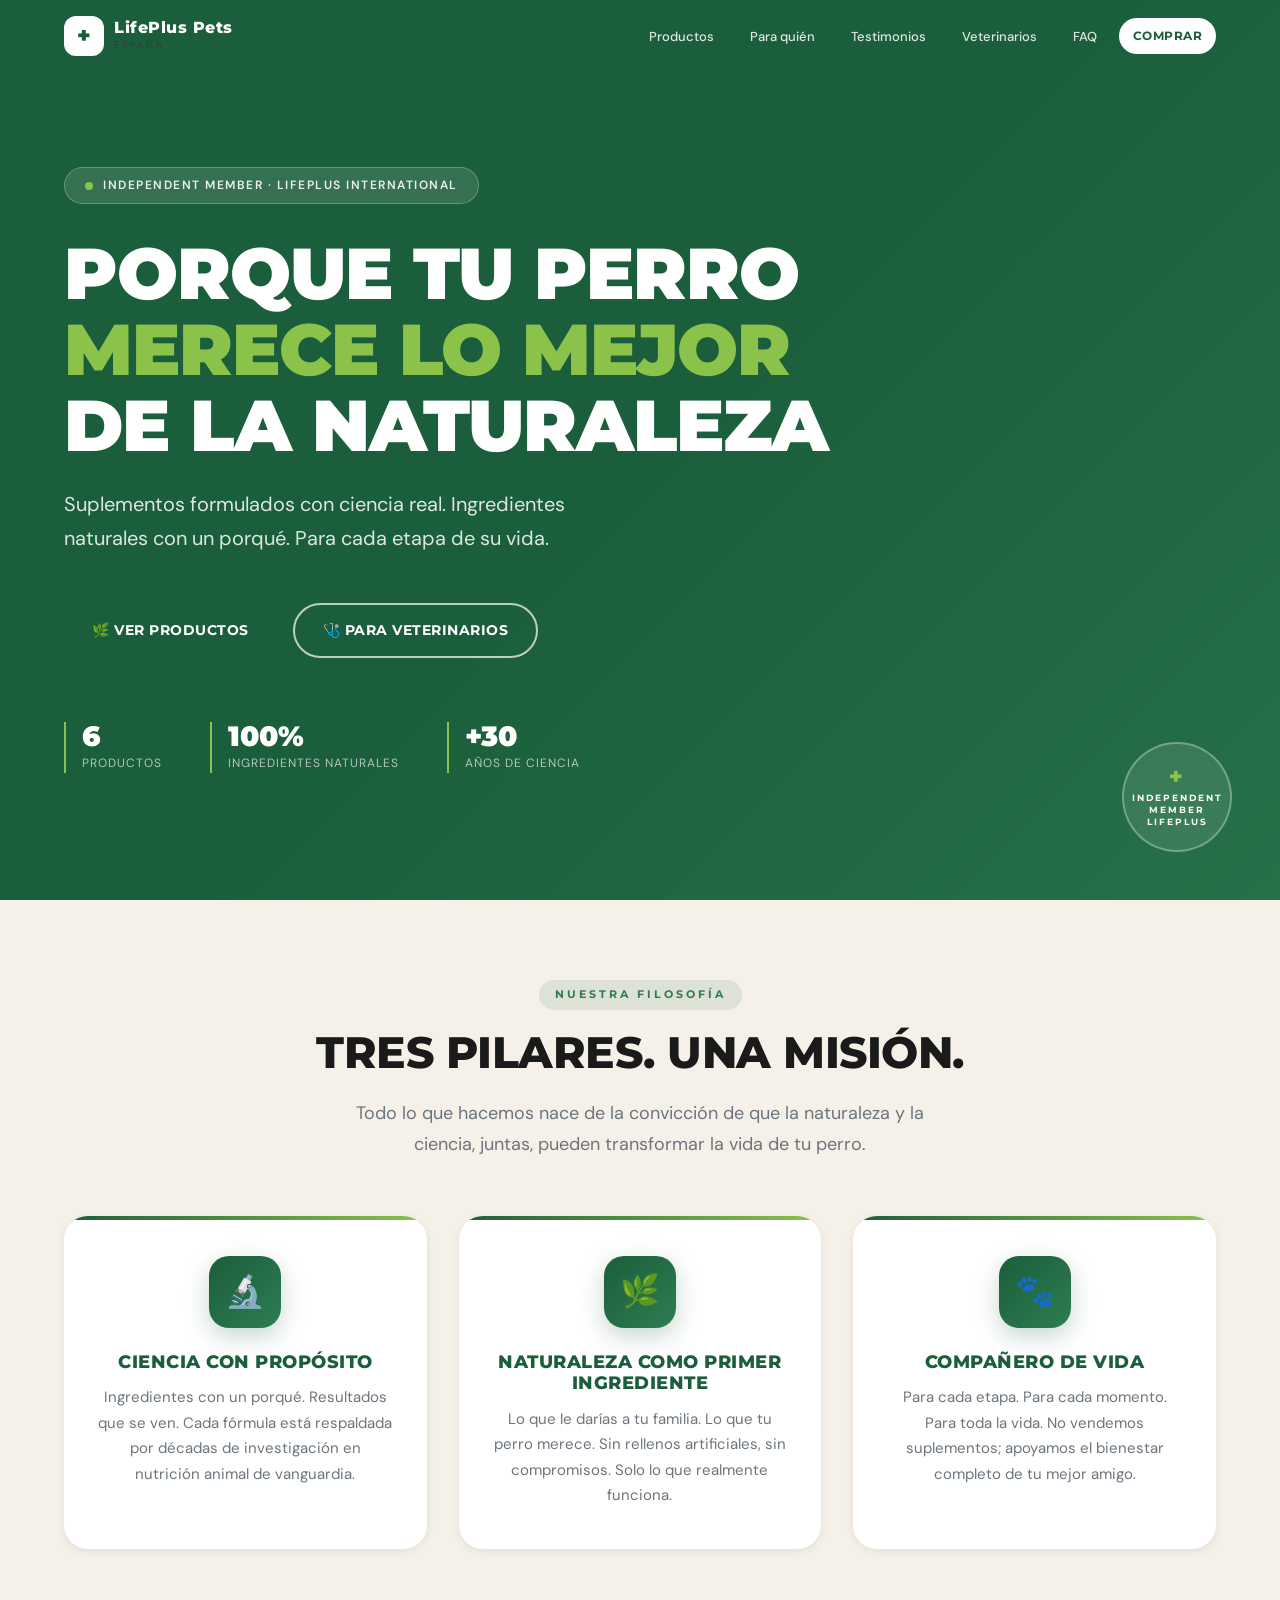
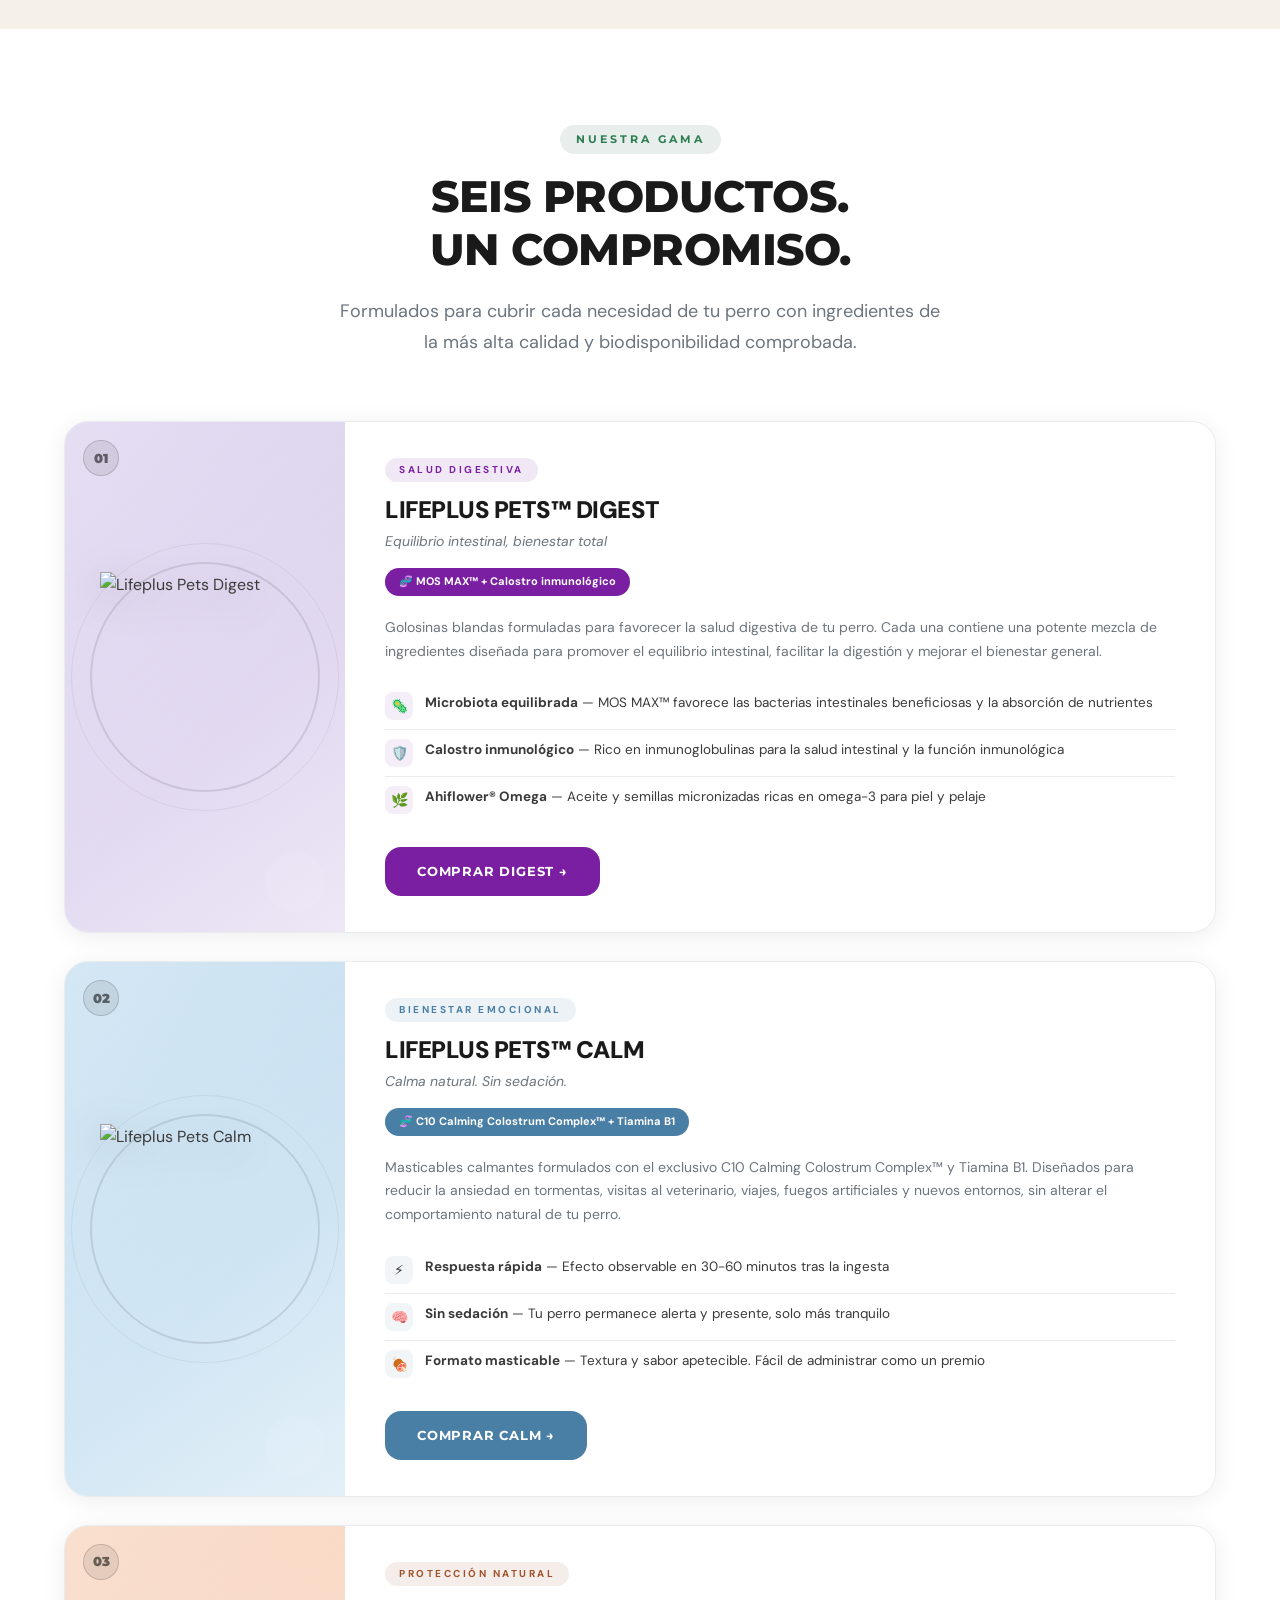
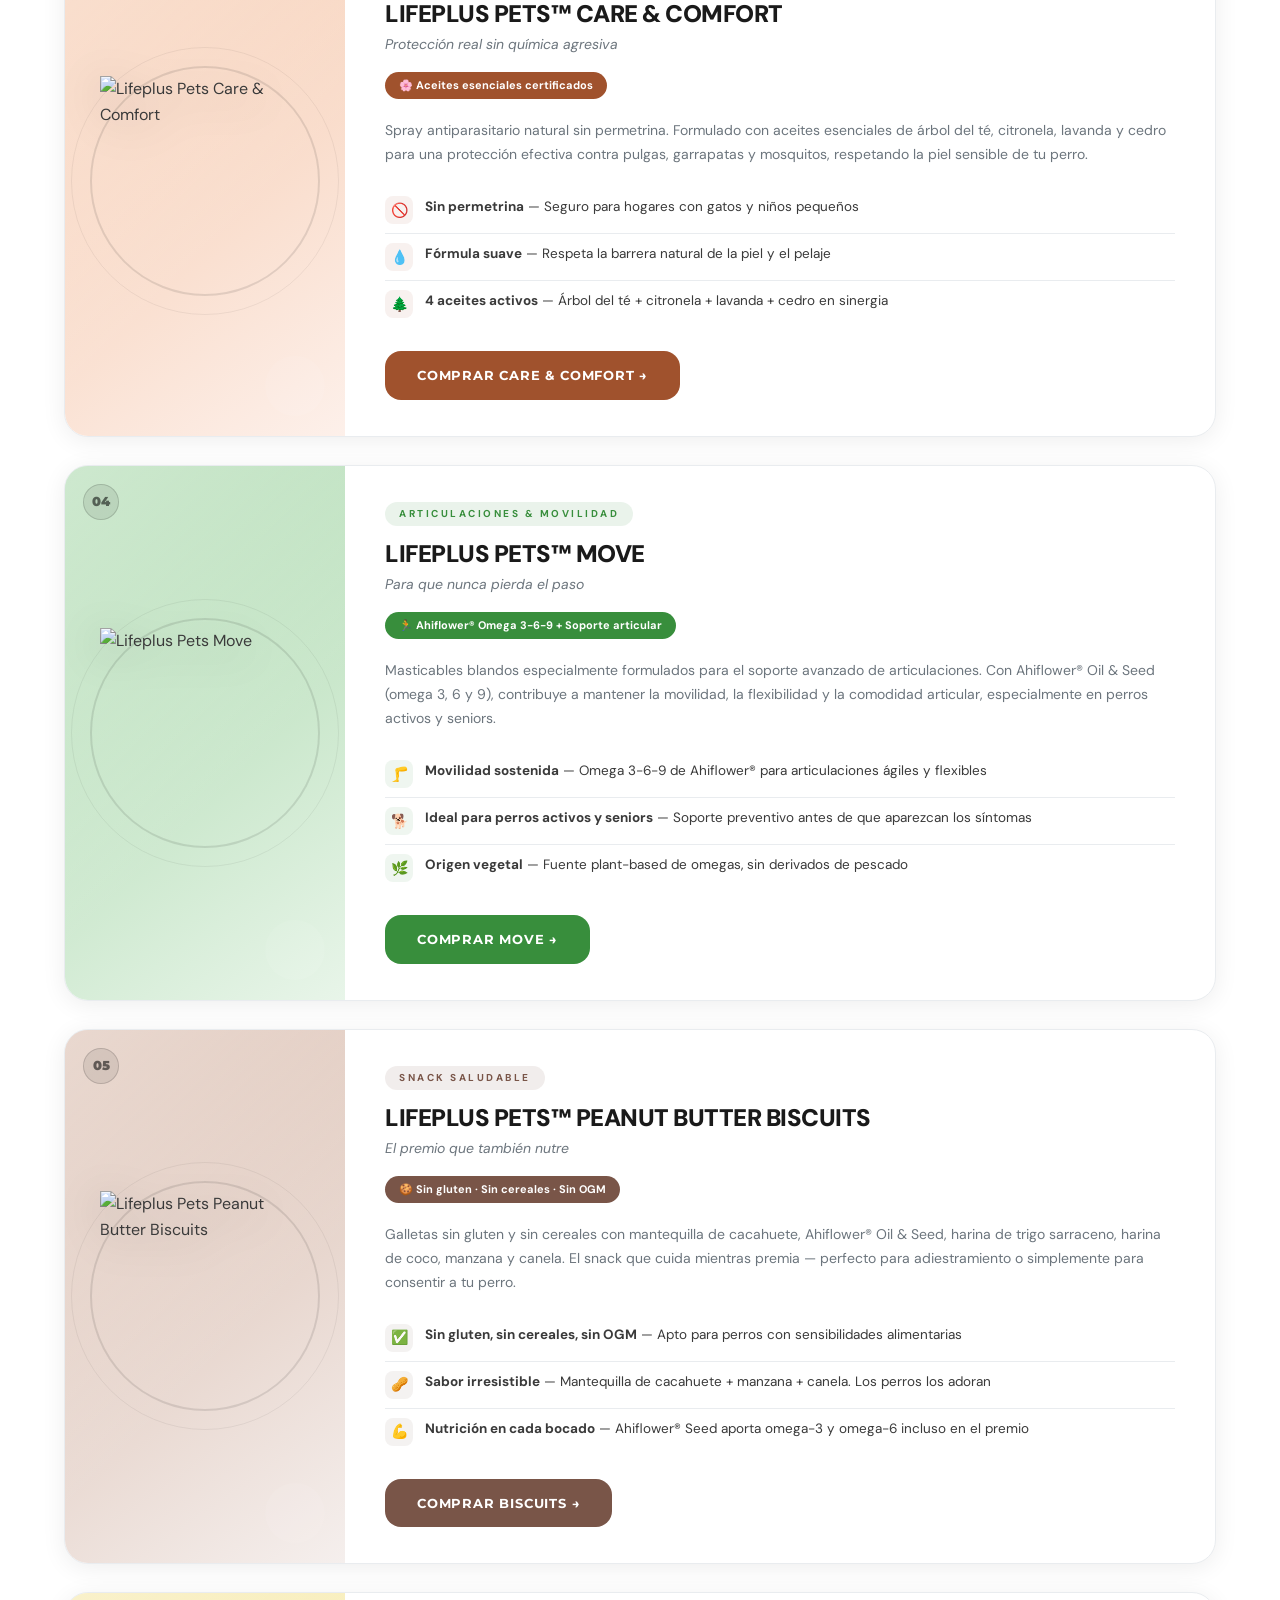
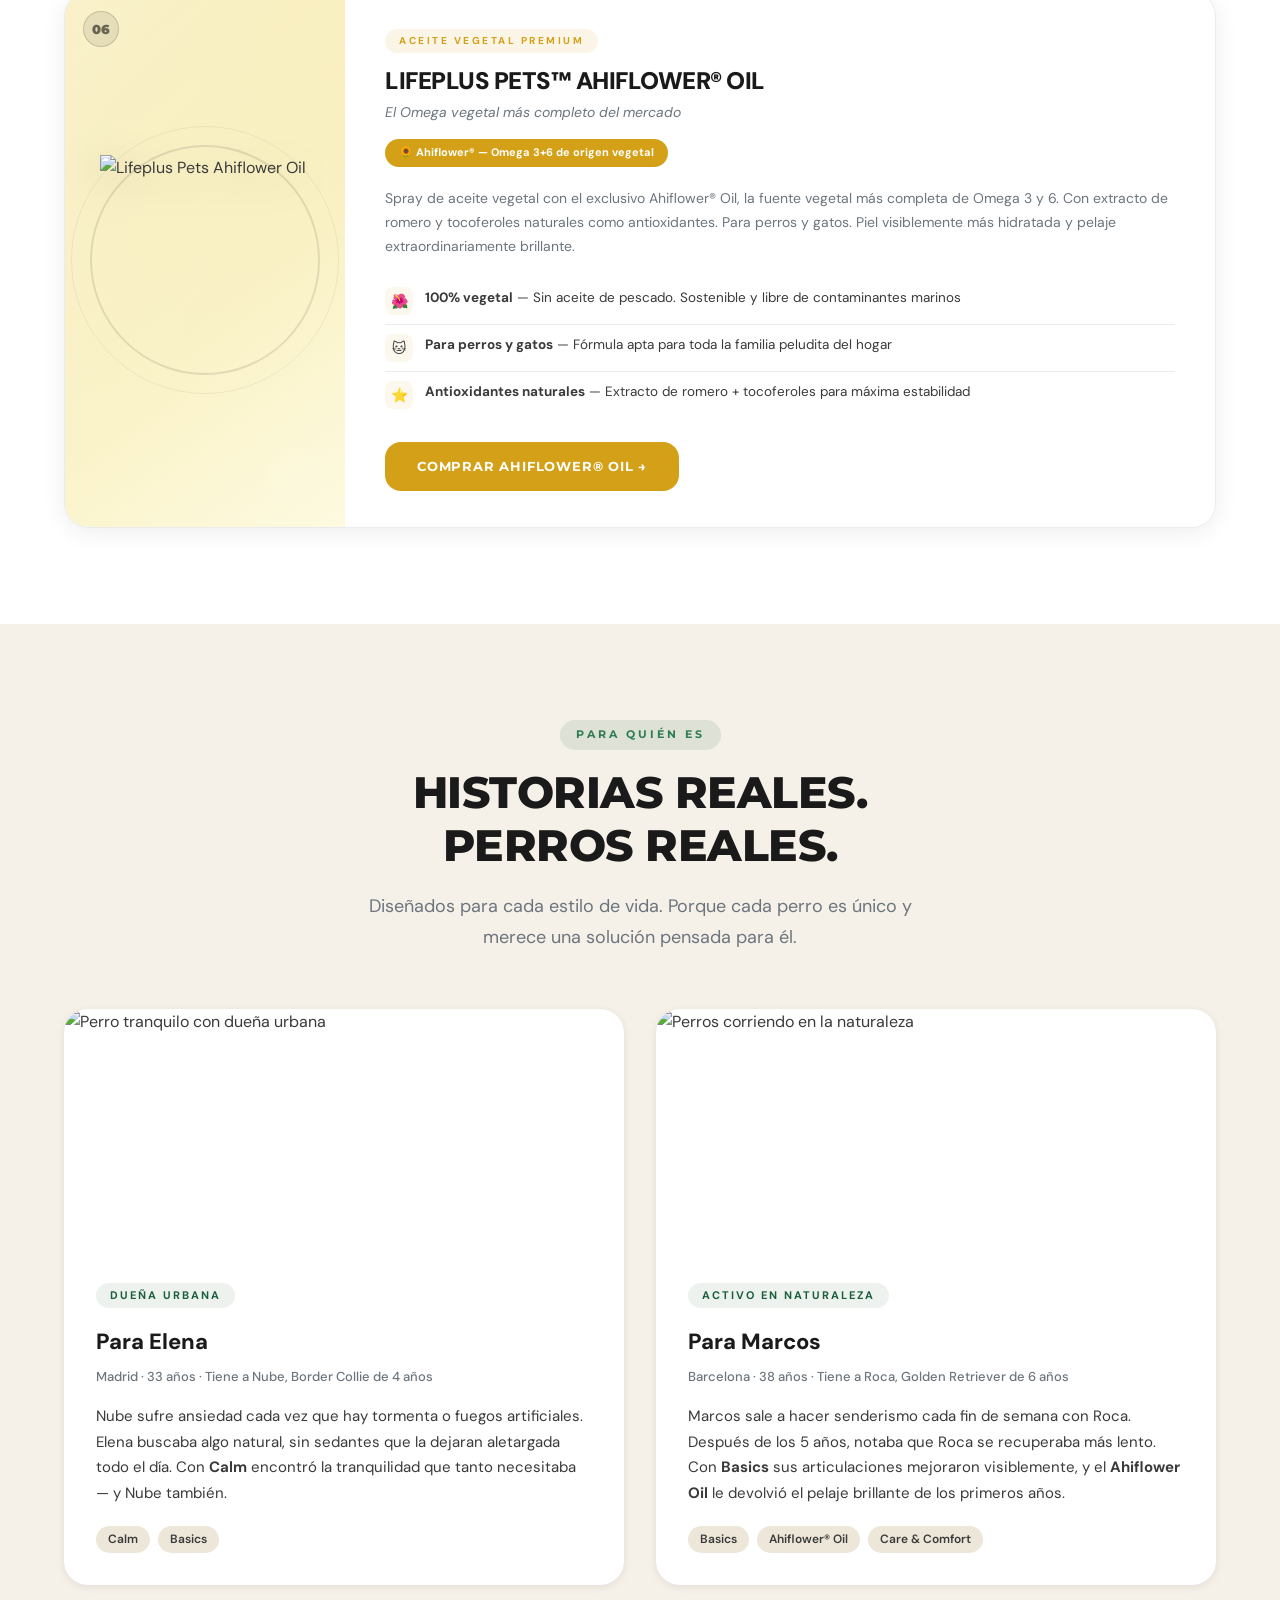
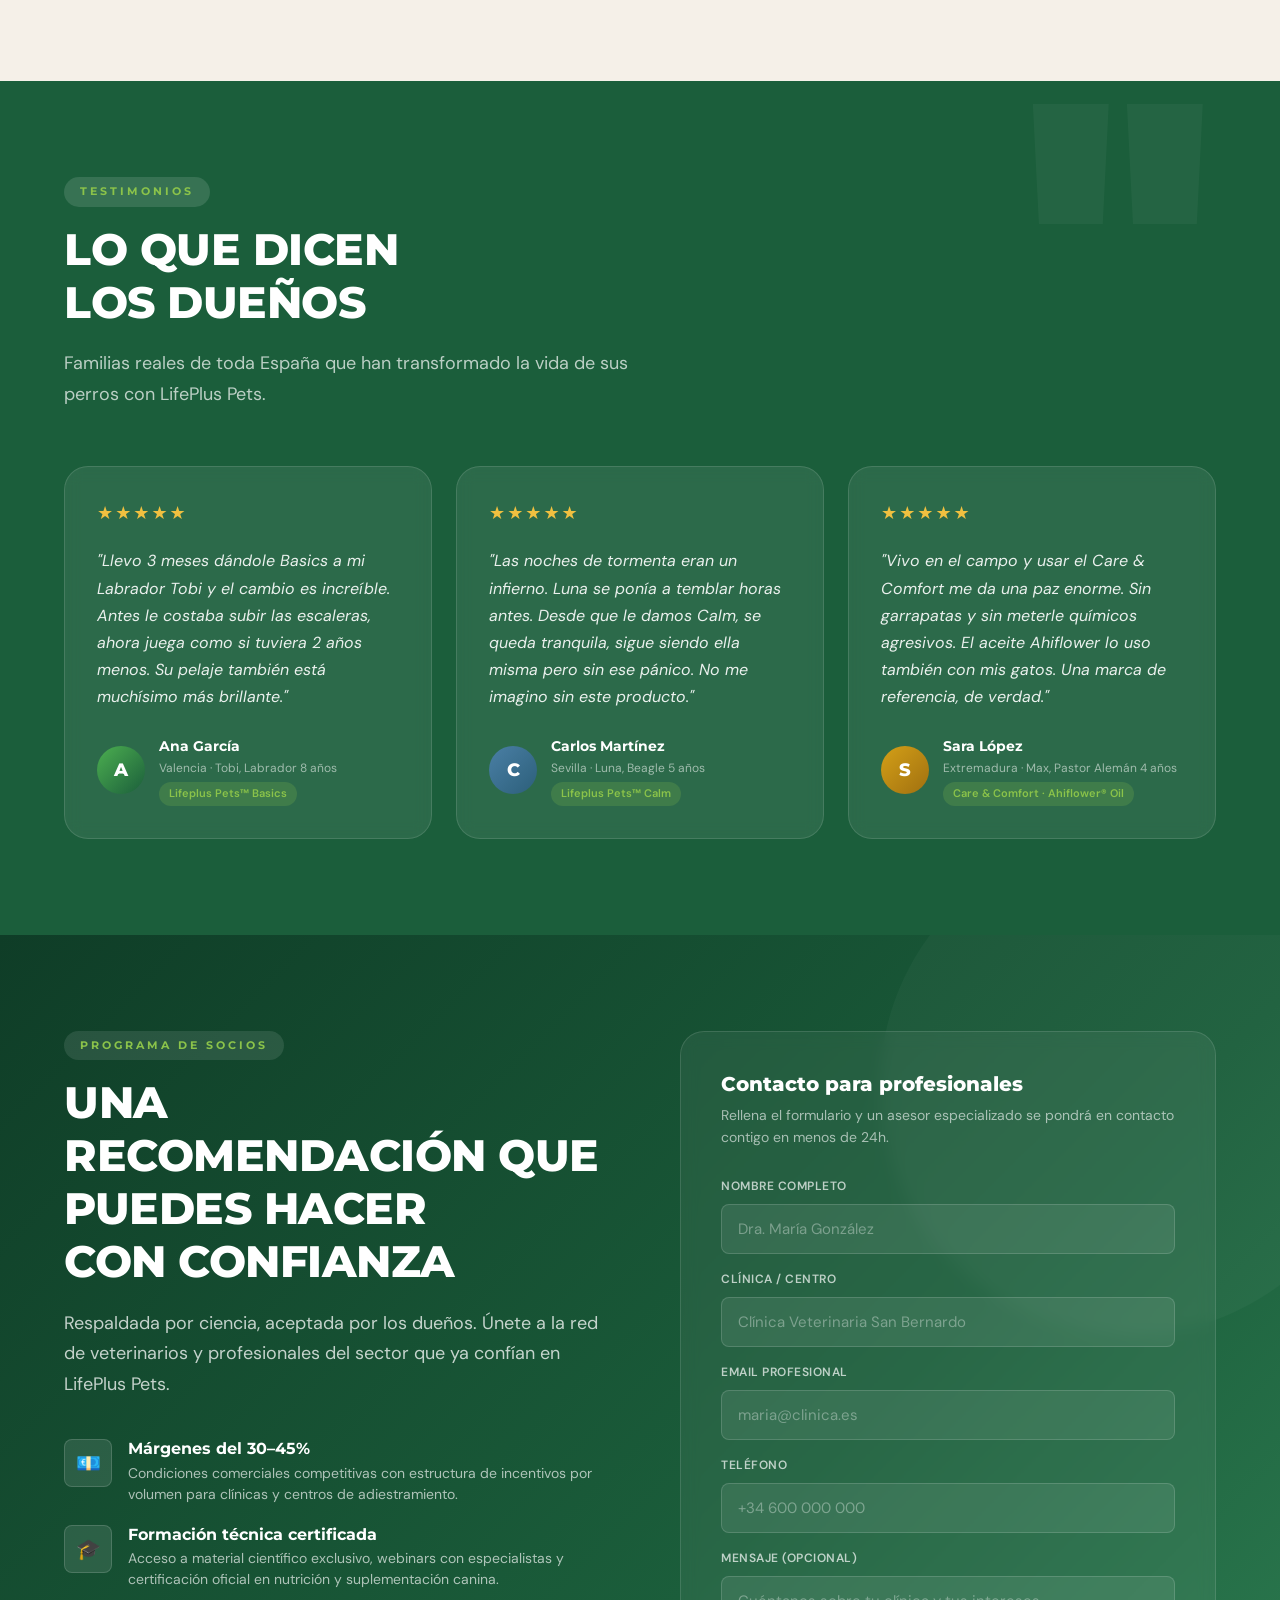
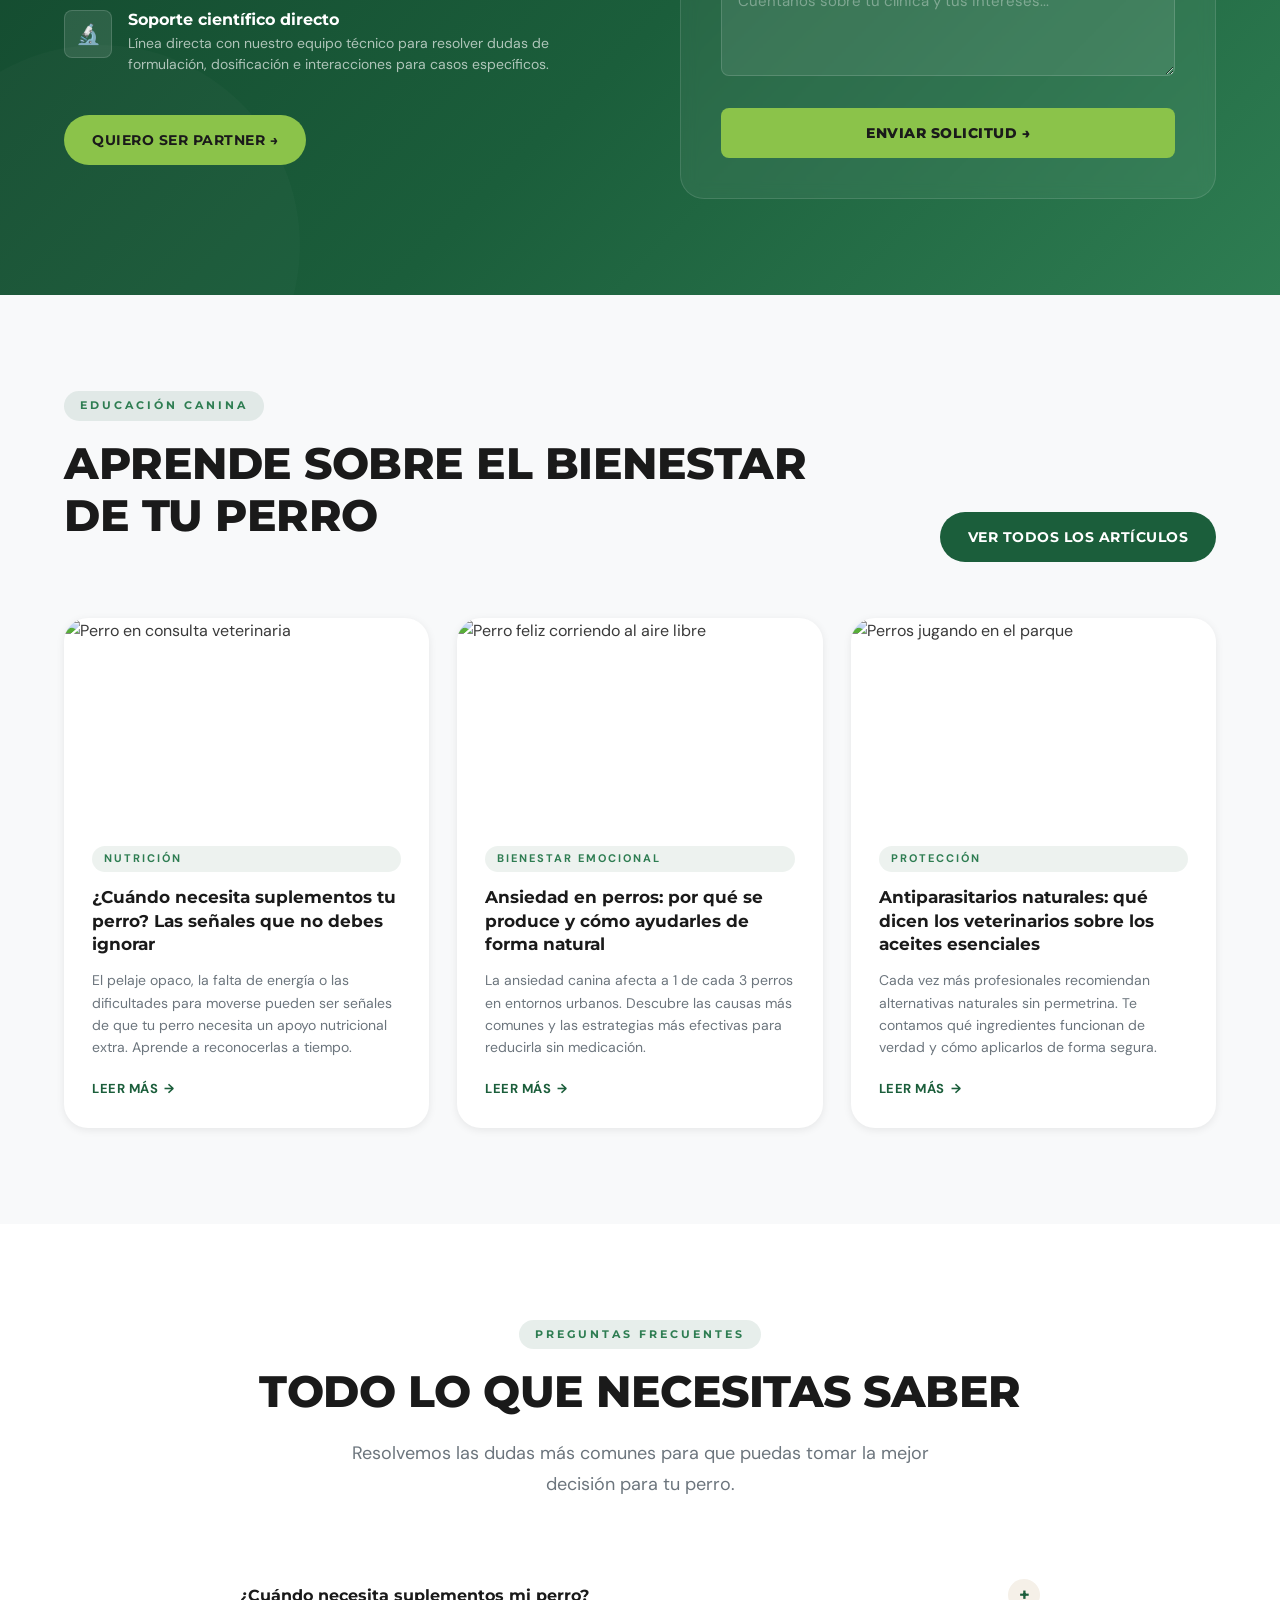
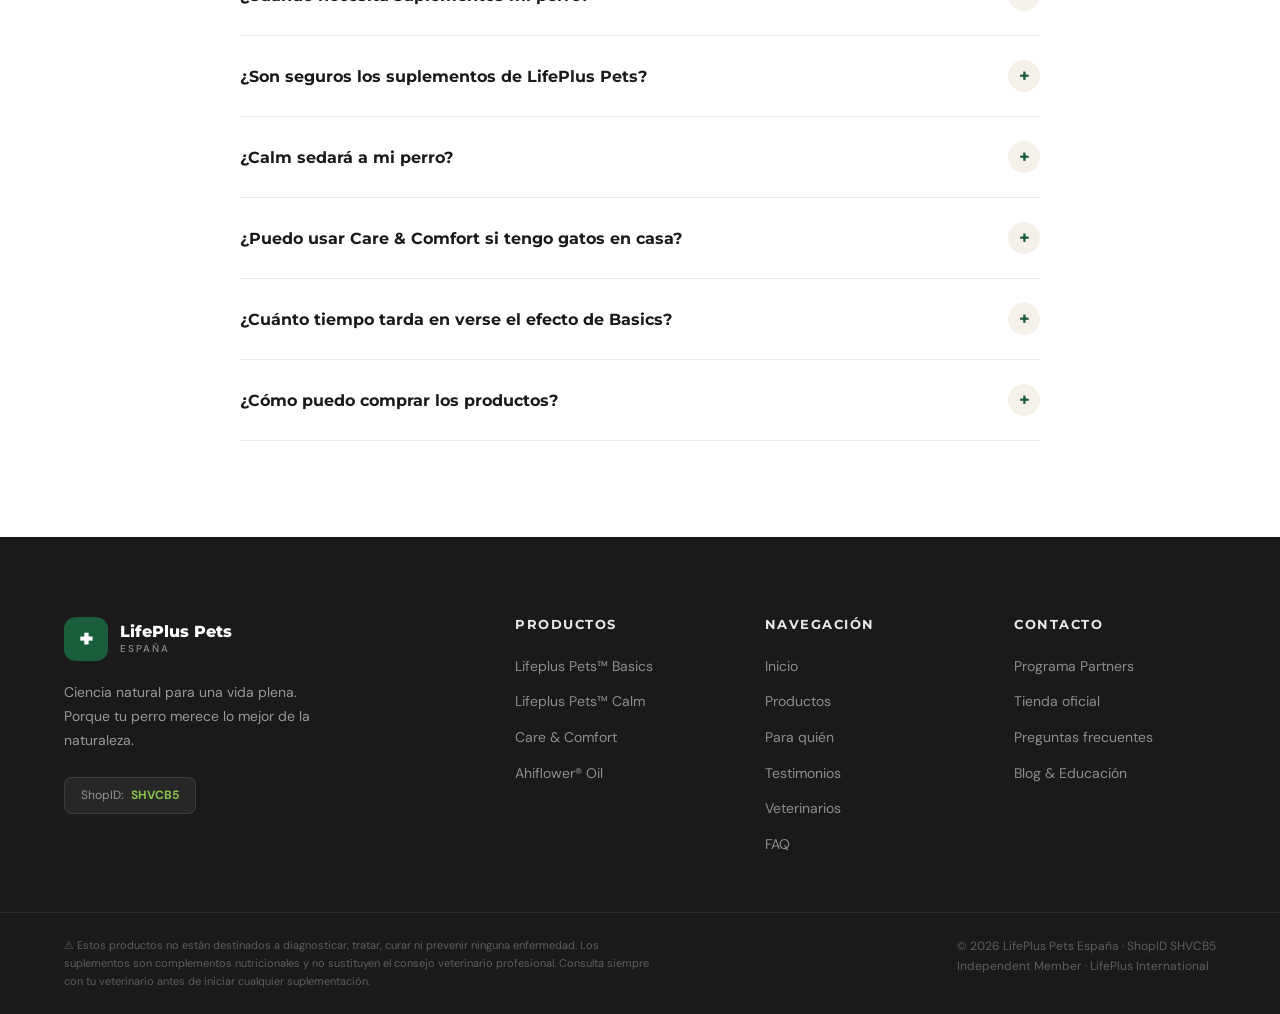
==== index.html @ f5952fbc "chore: trigger deploy — nuevas credenciales FTP v2" ====
<!DOCTYPE html>
<!-- lifepluspetspain.com v2 -->
<html lang="es">
<head>
  <meta charset="UTF-8" />
  <meta name="viewport" content="width=device-width, initial-scale=1.0" />
  <meta name="description" content="LifePlus Pets España — Suplementos naturales para perros formulados con ciencia real. Basics, Calm, Care & Comfort y Ahiflower Oil." />
  <meta name="keywords" content="suplementos perros, suplementos naturales mascotas, España, vitaminas perros, antiparasitario natural" />
  <title>LifePlus Pets España — Ciencia natural para una vida plena</title>

  <!-- Google Fonts -->
  <link rel="preconnect" href="https://fonts.googleapis.com" />
  <link rel="preconnect" href="https://fonts.gstatic.com" crossorigin />
  <link href="https://fonts.googleapis.com/css2?family=Montserrat:wght@400;600;700;800;900&family=DM+Sans:wght@300;400;500;600&display=swap" rel="stylesheet" />

  <style>
    /* ===========================
       CSS CUSTOM PROPERTIES
    =========================== */
    :root {
      --green-deep:    #1B5E3B;
      --green-mid:     #2E7D52;
      --green-light:   #4CAF50;
      --green-lime:    #8BC34A;
      --pink:          #C2527A;
      --pink-light:    #E8799A;
      --cream:         #F5F0E8;
      --cream-dark:    #EDE7D9;
      --amber:         #D4A017;
      --amber-light:   #F0C040;
      --blue-calm:     #4A7FA5;
      --blue-calm-lt:  #6FA3C8;
      --terracotta:    #A0522D;
      --terracotta-lt: #C1764A;
      --white:         #FFFFFF;
      --gray-100:      #F8F9FA;
      --gray-200:      #E9ECEF;
      --gray-400:      #ADB5BD;
      --gray-600:      #6C757D;
      --gray-800:      #343A40;
      --text-dark:     #1A1A1A;
      --text-body:     #3A3A3A;
      --shadow-sm:     0 2px 8px rgba(0,0,0,0.08);
      --shadow-md:     0 8px 32px rgba(0,0,0,0.12);
      --shadow-lg:     0 16px 64px rgba(0,0,0,0.16);
      --radius-sm:     8px;
      --radius-md:     16px;
      --radius-lg:     24px;
      --radius-xl:     40px;
      --transition:    0.3s cubic-bezier(0.4, 0, 0.2, 1);
    }

    /* ===========================
       RESET & BASE
    =========================== */
    *, *::before, *::after { box-sizing: border-box; margin: 0; padding: 0; }

    html { scroll-behavior: smooth; font-size: 16px; }

    body {
      font-family: 'DM Sans', system-ui, sans-serif;
      color: var(--text-body);
      background: var(--white);
      overflow-x: hidden;
      line-height: 1.6;
    }

    img { max-width: 100%; height: auto; display: block; }
    a { text-decoration: none; color: inherit; }
    ul { list-style: none; }

    h1, h2, h3, h4, h5 {
      font-family: 'Montserrat', system-ui, sans-serif;
      color: var(--text-dark);
      line-height: 1.2;
    }

    .container {
      max-width: 1200px;
      margin: 0 auto;
      padding: 0 24px;
    }

    .section {
      padding: 96px 0;
    }

    .section-label {
      display: inline-block;
      font-family: 'Montserrat', sans-serif;
      font-size: 11px;
      font-weight: 700;
      letter-spacing: 3px;
      text-transform: uppercase;
      color: var(--green-mid);
      background: rgba(27, 94, 59, 0.1);
      padding: 6px 16px;
      border-radius: 100px;
      margin-bottom: 16px;
    }

    .section-title {
      font-size: clamp(28px, 4vw, 44px);
      font-weight: 800;
      text-transform: uppercase;
      letter-spacing: -0.5px;
      margin-bottom: 20px;
    }

    .section-subtitle {
      font-size: 18px;
      color: var(--gray-600);
      max-width: 600px;
      line-height: 1.7;
    }

    .btn {
      display: inline-flex;
      align-items: center;
      gap: 8px;
      padding: 14px 28px;
      border-radius: 100px;
      font-family: 'Montserrat', sans-serif;
      font-size: 14px;
      font-weight: 700;
      letter-spacing: 0.5px;
      text-transform: uppercase;
      cursor: pointer;
      border: none;
      transition: var(--transition);
      white-space: nowrap;
    }

    .btn-primary {
      background: var(--green-deep);
      color: var(--white);
    }
    .btn-primary:hover {
      background: var(--green-mid);
      transform: translateY(-2px);
      box-shadow: 0 8px 24px rgba(123,31,162,0.35);
    }

    .btn-outline {
      background: transparent;
      color: var(--white);
      border: 2px solid rgba(255,255,255,0.7);
    }
    .btn-outline:hover {
      background: rgba(255,255,255,0.15);
      border-color: var(--white);
      transform: translateY(-2px);
    }

    .btn-pink {
      background: var(--pink);
      color: var(--white);
    }
    .btn-pink:hover {
      background: var(--pink-light);
      transform: translateY(-2px);
      box-shadow: 0 8px 24px rgba(194,82,122,0.35);
    }

    /* Fade-in animation */
    .fade-in {
      opacity: 0;
      transform: translateY(30px);
      transition: opacity 0.7s ease, transform 0.7s ease;
    }
    .fade-in.visible {
      opacity: 1;
      transform: translateY(0);
    }
    .fade-in-delay-1 { transition-delay: 0.1s; }
    .fade-in-delay-2 { transition-delay: 0.2s; }
    .fade-in-delay-3 { transition-delay: 0.3s; }
    .fade-in-delay-4 { transition-delay: 0.4s; }

    /* ===========================
       NAVIGATION
    =========================== */
    .navbar {
      position: fixed;
      top: 0; left: 0; right: 0;
      z-index: 1000;
      padding: 16px 0;
      transition: var(--transition);
    }

    .navbar.scrolled {
      background: rgba(27, 94, 59, 0.97);
      backdrop-filter: blur(12px);
      padding: 12px 0;
      box-shadow: 0 4px 24px rgba(0,0,0,0.2);
    }

    .navbar .container {
      display: flex;
      align-items: center;
      justify-content: space-between;
    }

    .nav-logo {
      display: flex;
      align-items: center;
      gap: 10px;
    }

    .nav-logo-mark {
      width: 40px;
      height: 40px;
      background: var(--white);
      border-radius: 12px;
      display: flex;
      align-items: center;
      justify-content: center;
      font-family: 'Montserrat', sans-serif;
      font-weight: 900;
      font-size: 22px;
      color: var(--green-deep);
      flex-shrink: 0;
    }

    .nav-logo-text {
      font-family: 'Montserrat', sans-serif;
      font-weight: 800;
      font-size: 16px;
      color: var(--white);
      letter-spacing: 0.5px;
      line-height: 1.1;
    }

    .nav-logo-sub {
      font-size: 10px;
      font-weight: 500;
      letter-spacing: 2px;
      opacity: 0.8;
      text-transform: uppercase;
    }

    .nav-links {
      display: flex;
      align-items: center;
      gap: 8px;
    }

    .nav-links a {
      color: rgba(255,255,255,0.85);
      font-size: 13px;
      font-weight: 500;
      padding: 8px 14px;
      border-radius: 100px;
      transition: var(--transition);
    }
    .nav-links a:hover {
      color: var(--white);
      background: rgba(255,255,255,0.12);
    }

    .nav-cta {
      background: var(--white) !important;
      color: var(--green-deep) !important;
      font-family: 'Montserrat', sans-serif;
      font-weight: 700 !important;
      font-size: 12px !important;
      letter-spacing: 0.5px;
      text-transform: uppercase;
    }
    .nav-cta:hover {
      background: var(--cream) !important;
      transform: translateY(-1px);
    }

    .hamburger {
      display: none;
      flex-direction: column;
      gap: 5px;
      cursor: pointer;
      padding: 4px;
    }
    .hamburger span {
      display: block;
      width: 24px;
      height: 2px;
      background: var(--white);
      border-radius: 2px;
      transition: var(--transition);
    }

    @media (max-width: 768px) {
      .nav-links { display: none; }
      .hamburger { display: flex; }
      .nav-links.open {
        display: flex;
        flex-direction: column;
        position: fixed;
        top: 0; left: 0; right: 0; bottom: 0;
        background: var(--green-deep);
        justify-content: center;
        align-items: center;
        gap: 16px;
        z-index: 999;
      }
      .nav-links.open a {
        font-size: 20px;
        padding: 12px 24px;
      }
    }

    /* ===========================
       HERO SECTION
    =========================== */
    .hero {
      position: relative;
      min-height: 100vh;
      display: flex;
      align-items: center;
      overflow: hidden;
      background: var(--green-deep);
    }

    .hero-bg {
      position: absolute;
      inset: 0;
      background-image: url('https://images.unsplash.com/photo-1552053831-71594a27632d?w=1600&q=80');
      background-size: cover;
      background-position: center 30%;
      opacity: 0.25;
      transform: scale(1.05);
      animation: heroZoom 20s ease-in-out infinite alternate;
    }

    @keyframes heroZoom {
      from { transform: scale(1.05); }
      to   { transform: scale(1.12); }
    }

    .hero-overlay {
      position: absolute;
      inset: 0;
      background: linear-gradient(
        135deg,
        rgba(27,94,59,0.92) 0%,
        rgba(27,94,59,0.75) 50%,
        rgba(46,125,82,0.60) 100%
      );
    }

    .hero-content {
      position: relative;
      z-index: 1;
      padding: 140px 0 100px;
      width: 100%;
    }

    .hero-badge {
      display: inline-flex;
      align-items: center;
      gap: 10px;
      background: rgba(255,255,255,0.12);
      border: 1px solid rgba(255,255,255,0.25);
      border-radius: 100px;
      padding: 8px 20px;
      margin-bottom: 32px;
      backdrop-filter: blur(8px);
    }

    .hero-badge-dot {
      width: 8px;
      height: 8px;
      background: var(--green-lime);
      border-radius: 50%;
      animation: pulse 2s infinite;
    }
    @keyframes pulse {
      0%, 100% { opacity: 1; transform: scale(1); }
      50%       { opacity: 0.6; transform: scale(1.3); }
    }

    .hero-badge span {
      color: rgba(255,255,255,0.9);
      font-size: 12px;
      font-weight: 600;
      letter-spacing: 1.5px;
      text-transform: uppercase;
    }

    .hero-title {
      font-size: clamp(36px, 6vw, 72px);
      font-weight: 900;
      color: var(--white);
      text-transform: uppercase;
      letter-spacing: -1px;
      max-width: 800px;
      margin-bottom: 24px;
      line-height: 1.05;
    }

    .hero-title .highlight {
      color: var(--green-lime);
      display: block;
    }

    .hero-subtitle {
      font-size: clamp(16px, 2vw, 20px);
      color: rgba(255,255,255,0.85);
      max-width: 540px;
      margin-bottom: 48px;
      line-height: 1.7;
      font-weight: 400;
    }

    .hero-actions {
      display: flex;
      gap: 16px;
      flex-wrap: wrap;
      margin-bottom: 64px;
    }

    .hero-stats {
      display: flex;
      gap: 48px;
      flex-wrap: wrap;
    }

    .hero-stat {
      border-left: 2px solid var(--green-lime);
      padding-left: 16px;
    }

    .hero-stat-number {
      font-family: 'Montserrat', sans-serif;
      font-size: 28px;
      font-weight: 900;
      color: var(--white);
      line-height: 1;
    }

    .hero-stat-label {
      font-size: 12px;
      color: rgba(255,255,255,0.65);
      text-transform: uppercase;
      letter-spacing: 1px;
      margin-top: 4px;
    }

    .hero-member-badge {
      position: absolute;
      bottom: 48px;
      right: 48px;
      width: 110px;
      height: 110px;
      background: rgba(255,255,255,0.1);
      border: 2px solid rgba(255,255,255,0.3);
      border-radius: 50%;
      display: flex;
      flex-direction: column;
      align-items: center;
      justify-content: center;
      text-align: center;
      backdrop-filter: blur(8px);
      animation: spin-slow 20s linear infinite;
    }

    .hero-member-badge-inner {
      position: absolute;
      inset: 0;
      border-radius: 50%;
      display: flex;
      flex-direction: column;
      align-items: center;
      justify-content: center;
    }

    .hero-member-badge span {
      font-family: 'Montserrat', sans-serif;
      font-size: 9px;
      font-weight: 700;
      letter-spacing: 2px;
      text-transform: uppercase;
      color: var(--white);
      text-align: center;
      line-height: 1.3;
    }

    .hero-member-badge .plus-icon {
      font-size: 22px;
      font-weight: 900;
      color: var(--green-lime);
      line-height: 1;
      margin-bottom: 4px;
    }

    @media (max-width: 768px) {
      .hero-member-badge { display: none; }
      .hero-stats { gap: 24px; }
    }

    /* ===========================
       PILLARS SECTION
    =========================== */
    .pillars {
      background: var(--cream);
      padding: 80px 0;
    }

    .pillars-grid {
      display: grid;
      grid-template-columns: repeat(3, 1fr);
      gap: 32px;
      margin-top: 56px;
    }

    @media (max-width: 768px) {
      .pillars-grid { grid-template-columns: 1fr; gap: 24px; }
    }

    .pillar-card {
      background: var(--white);
      border-radius: var(--radius-lg);
      padding: 40px 32px;
      text-align: center;
      box-shadow: var(--shadow-sm);
      transition: var(--transition);
      position: relative;
      overflow: hidden;
    }

    .pillar-card::before {
      content: '';
      position: absolute;
      top: 0; left: 0; right: 0;
      height: 4px;
      background: linear-gradient(90deg, var(--green-deep), var(--green-lime));
    }

    .pillar-card:hover {
      transform: translateY(-8px);
      box-shadow: var(--shadow-md);
    }

    .pillar-icon {
      width: 72px;
      height: 72px;
      background: linear-gradient(135deg, var(--green-deep), var(--green-mid));
      border-radius: 20px;
      display: flex;
      align-items: center;
      justify-content: center;
      font-size: 32px;
      margin: 0 auto 24px;
      box-shadow: 0 8px 24px rgba(27,94,59,0.25);
    }

    .pillar-card h3 {
      font-size: 18px;
      font-weight: 800;
      text-transform: uppercase;
      letter-spacing: 0.5px;
      color: var(--green-deep);
      margin-bottom: 12px;
    }

    .pillar-card p {
      font-size: 15px;
      color: var(--gray-600);
      line-height: 1.7;
    }

    /* ===========================
       PRODUCTS SECTION
    =========================== */
    .products {
      background: var(--white);
    }

    .products-header {
      text-align: center;
      margin-bottom: 64px;
    }

    /* ──────────────────────────────────────────
       PRODUCTS GRID — showcase horizontal cards
    ────────────────────────────────────────── */
    .products-grid {
      display: flex;
      flex-direction: column;
      gap: 28px;
    }

    .product-card {
      background: var(--white);
      border-radius: var(--radius-lg);
      overflow: hidden;
      box-shadow: 0 4px 24px rgba(0,0,0,0.07);
      border: 1px solid var(--gray-200);
      display: flex;
      flex-direction: row;
      min-height: 300px;
      transition: box-shadow 0.4s ease, transform 0.4s ease;
    }

    .product-card:hover {
      transform: translateY(-6px);
      box-shadow: 0 20px 56px rgba(0,0,0,0.13);
    }

    /* ── Visual side ── */
    .product-visual {
      width: 280px;
      min-width: 280px;
      flex-shrink: 0;
      display: flex;
      align-items: center;
      justify-content: center;
      position: relative;
      overflow: hidden;
    }

    /* Diagonal light sweep */
    .product-visual::before {
      content: '';
      position: absolute;
      inset: 0;
      background: linear-gradient(135deg, rgba(255,255,255,0.45) 0%, transparent 60%);
      z-index: 1;
      pointer-events: none;
    }

    /* Floating particles */
    .product-visual::after {
      content: '';
      position: absolute;
      bottom: 20px; right: 20px;
      width: 60px; height: 60px;
      border-radius: 50%;
      background: rgba(255,255,255,0.06);
      z-index: 1;
    }

    .product-orb-wrap {
      position: relative;
      z-index: 2;
      perspective: 900px;
    }

    .product-orb {
      width: 220px;
      height: 220px;
      border-radius: 50%;
      display: flex;
      align-items: center;
      justify-content: center;
      position: relative;
      background: transparent;
      box-shadow: none;
      transform-style: preserve-3d;
      opacity: 0;
      overflow: visible;
    }

    .product-orb img {
      width: 210px;
      height: 210px;
      object-fit: contain;
      display: block;
      mix-blend-mode: multiply;
      filter: drop-shadow(0 8px 20px rgba(0,0,0,0.22));
      transition: transform 0.4s ease, filter 0.3s ease;
      position: relative;
      z-index: 1;
    }

    .product-card:hover .product-orb img {
      transform: scale(1.1) translateY(-6px);
      filter: drop-shadow(0 14px 28px rgba(0,0,0,0.28));
    }

    .product-orb.animate-in {
      animation: orb-spin-in 1s cubic-bezier(0.34,1.56,0.64,1) forwards,
                 orb-3d-float 5s ease-in-out 1s infinite;
    }

    @keyframes orb-spin-in {
      0%   { transform: perspective(900px) rotateY(-120deg) rotateX(20deg) scale(0.35); opacity: 0; }
      60%  { transform: perspective(900px) rotateY(12deg)   rotateX(-6deg)  scale(1.04); opacity: 1; }
      100% { transform: perspective(900px) rotateY(0deg)    rotateX(0deg)   scale(1);   opacity: 1; }
    }

    @keyframes orb-3d-float {
      0%   { transform: perspective(900px) translateY(0px)   rotateY(0deg)   rotateX(0deg)  rotateZ(0deg); }
      20%  { transform: perspective(900px) translateY(-14px) rotateY(8deg)   rotateX(-4deg) rotateZ(1deg); }
      45%  { transform: perspective(900px) translateY(-18px) rotateY(-5deg)  rotateX(5deg)  rotateZ(-1.5deg); }
      70%  { transform: perspective(900px) translateY(-10px) rotateY(10deg)  rotateX(-3deg) rotateZ(2deg); }
      100% { transform: perspective(900px) translateY(0px)   rotateY(0deg)   rotateX(0deg)  rotateZ(0deg); }
    }

    /* Interactive parallax on hover — JS-driven via style attribute */
    .product-orb-wrap {
      transition: transform 0.15s ease;
    }

    /* Pulsing rings — dark-tinted to show on pastel backgrounds */
    .product-orb::before,
    .product-orb::after {
      content: '';
      position: absolute;
      border-radius: 50%;
      pointer-events: none;
      z-index: 0;
    }
    .product-orb::before {
      width: 230px; height: 230px;
      border: 2px solid rgba(0,0,0,0.10);
      animation: ring-pulse 3.5s ease-in-out infinite;
    }
    .product-orb::after {
      width: 268px; height: 268px;
      border: 1px solid rgba(0,0,0,0.06);
      animation: ring-pulse 3.5s ease-in-out 0.7s infinite;
    }

    @keyframes ring-pulse {
      0%,100% { transform: scale(1);    opacity: 1;   }
      50%     { transform: scale(1.06); opacity: 0.35; }
    }

    /* Product number badge */
    .product-number {
      position: absolute;
      top: 18px; left: 18px;
      width: 36px; height: 36px;
      border-radius: 50%;
      background: rgba(0,0,0,0.08);
      border: 1.5px solid rgba(0,0,0,0.15);
      display: flex;
      align-items: center;
      justify-content: center;
      font-family: 'Montserrat', sans-serif;
      font-size: 13px;
      font-weight: 900;
      color: rgba(0,0,0,0.55);
      z-index: 3;
    }

    /* Per-product pastel backgrounds (optimised for mix-blend-mode: multiply) */
    .product-card--digest   .product-visual { background: linear-gradient(145deg,#D1C4E9,#EDE7F6); }
    .product-card--calm     .product-visual { background: linear-gradient(145deg,#B3D4EC,#E3F0F8); }
    .product-card--care     .product-visual { background: linear-gradient(145deg,#F5C6A8,#FDF0EA); }
    .product-card--ahiflower .product-visual{ background: linear-gradient(145deg,#F5E6A0,#FDFAE0); }
    .product-card--move     .product-visual { background: linear-gradient(145deg,#A5D6A7,#E8F5E9); }
    .product-card--biscuits .product-visual { background: linear-gradient(145deg,#D7B8A8,#F5EFED); }

    /* ── Content side ── */
    .product-content {
      padding: 36px 40px;
      display: flex;
      flex-direction: column;
      justify-content: center;
      flex: 1;
    }

    .product-tag {
      display: inline-block;
      font-size: 10px;
      font-weight: 700;
      letter-spacing: 2.5px;
      text-transform: uppercase;
      padding: 4px 14px;
      border-radius: 100px;
      margin-bottom: 14px;
      width: fit-content;
    }

    .product-card--digest   .product-tag { background: rgba(123,31,162,0.1);   color: #7B1FA2; }
    .product-card--calm     .product-tag { background: rgba(74,127,165,0.1);  color: var(--blue-calm); }
    .product-card--care     .product-tag { background: rgba(160,82,45,0.1);   color: var(--terracotta); }
    .product-card--ahiflower .product-tag{ background: rgba(212,160,23,0.1);  color: var(--amber); }
    .product-card--move     .product-tag { background: rgba(56,142,60,0.1);   color: #388E3C; }
    .product-card--biscuits .product-tag { background: rgba(121,85,72,0.1);   color: #795548; }

    .product-name {
      font-size: 24px;
      font-weight: 900;
      text-transform: uppercase;
      letter-spacing: -0.5px;
      margin-bottom: 6px;
      color: var(--text-dark);
      line-height: 1.15;
    }

    .product-tagline {
      font-size: 14px;
      color: var(--gray-600);
      margin-bottom: 16px;
      font-style: italic;
    }

    .product-star-badge {
      display: inline-flex;
      align-items: center;
      gap: 6px;
      padding: 5px 14px;
      border-radius: 100px;
      font-size: 11px;
      font-weight: 700;
      margin-bottom: 20px;
      width: fit-content;
    }

    .product-card--digest   .product-star-badge { background: #7B1FA2; color: #fff; }
    .product-card--calm     .product-star-badge { background: var(--blue-calm);  color: #fff; }
    .product-card--care     .product-star-badge { background: var(--terracotta); color: #fff; }
    .product-card--ahiflower .product-star-badge{ background: var(--amber);      color: #fff; }
    .product-card--move     .product-star-badge { background: #388E3C;           color: #fff; }
    .product-card--biscuits .product-star-badge { background: #795548;           color: #fff; }

    .product-desc {
      font-size: 14px;
      color: var(--gray-600);
      line-height: 1.7;
      margin-bottom: 20px;
    }

    .product-benefits {
      display: flex;
      flex-direction: column;
      gap: 0;
      margin-bottom: 24px;
      flex: 1;
    }

    .product-benefit {
      display: flex;
      align-items: flex-start;
      gap: 12px;
      padding: 9px 0;
      border-bottom: 1px solid var(--gray-200);
      font-size: 13.5px;
      color: var(--text-body);
    }

    .product-benefit:last-child { border-bottom: none; }

    .benefit-icon {
      width: 28px;
      height: 28px;
      border-radius: 8px;
      display: flex;
      align-items: center;
      justify-content: center;
      font-size: 14px;
      flex-shrink: 0;
    }

    .product-card--digest   .benefit-icon { background: rgba(123,31,162,0.08); }
    .product-card--calm     .benefit-icon { background: rgba(74,127,165,0.08); }
    .product-card--care     .benefit-icon { background: rgba(160,82,45,0.08); }
    .product-card--ahiflower .benefit-icon{ background: rgba(212,160,23,0.08); }
    .product-card--move     .benefit-icon { background: rgba(56,142,60,0.08); }
    .product-card--biscuits .benefit-icon { background: rgba(121,85,72,0.08); }

    .product-cta {
      display: inline-flex;
      align-items: center;
      justify-content: center;
      gap: 8px;
      padding: 14px 32px;
      border-radius: var(--radius-md);
      font-family: 'Montserrat', sans-serif;
      font-size: 13px;
      font-weight: 700;
      letter-spacing: 0.8px;
      text-transform: uppercase;
      transition: var(--transition);
      width: fit-content;
    }

    .product-card--digest   .product-cta { background: #7B1FA2; color: #fff; }
    .product-card--digest   .product-cta:hover { background: #9C27B0; transform: translateY(-2px); box-shadow: 0 8px 24px rgba(123,31,162,0.35); }
    .product-card--calm     .product-cta { background: var(--blue-calm);  color: #fff; }
    .product-card--calm     .product-cta:hover { background: #5B9BD5; transform: translateY(-2px); box-shadow: 0 8px 24px rgba(74,127,165,0.35); }
    .product-card--care     .product-cta { background: var(--terracotta); color: #fff; }
    .product-card--care     .product-cta:hover { background: var(--terracotta-lt); transform: translateY(-2px); box-shadow: 0 8px 24px rgba(160,82,45,0.35); }
    .product-card--ahiflower .product-cta{ background: var(--amber);      color: #fff; }
    .product-card--ahiflower .product-cta:hover { background: var(--amber-light); transform: translateY(-2px); box-shadow: 0 8px 24px rgba(212,160,23,0.35); }
    .product-card--move     .product-cta { background: #388E3C; color: #fff; }
    .product-card--move     .product-cta:hover { background: #43A047; transform: translateY(-2px); box-shadow: 0 8px 24px rgba(56,142,60,0.35); }
    .product-card--biscuits .product-cta { background: #795548; color: #fff; }
    .product-card--biscuits .product-cta:hover { background: #8D6E63; transform: translateY(-2px); box-shadow: 0 8px 24px rgba(121,85,72,0.35); }

    /* ── Responsive ── */
    @media (max-width: 860px) {
      .product-card { flex-direction: column; }
      .product-visual { width: 100%; min-width: unset; height: 220px; }
      .product-orb { width: 150px; height: 150px; font-size: 64px; }
      .product-content { padding: 28px 28px 32px; }
    }

    @media (max-width: 480px) {
      .product-visual { height: 190px; }
      .product-orb { width: 130px; height: 130px; font-size: 54px; }
      .product-name { font-size: 20px; }
    }

    /* ===========================
       FOR WHOM SECTION
    =========================== */
    .forwhom {
      background: var(--cream);
    }

    .forwhom-header {
      text-align: center;
      margin-bottom: 56px;
    }

    .forwhom-grid {
      display: grid;
      grid-template-columns: repeat(2, 1fr);
      gap: 32px;
    }

    @media (max-width: 768px) {
      .forwhom-grid { grid-template-columns: 1fr; }
    }

    .persona-card {
      background: var(--white);
      border-radius: var(--radius-lg);
      overflow: hidden;
      box-shadow: var(--shadow-sm);
      display: flex;
      flex-direction: column;
      transition: var(--transition);
    }

    .persona-card:hover {
      transform: translateY(-6px);
      box-shadow: var(--shadow-md);
    }

    .persona-img {
      width: 100%;
      height: 240px;
      object-fit: cover;
    }

    .persona-body {
      padding: 32px;
    }

    .persona-tag {
      display: inline-block;
      background: rgba(27,94,59,0.08);
      color: var(--green-deep);
      font-size: 11px;
      font-weight: 700;
      letter-spacing: 2px;
      text-transform: uppercase;
      padding: 4px 14px;
      border-radius: 100px;
      margin-bottom: 16px;
    }

    .persona-name {
      font-size: 22px;
      font-weight: 800;
      color: var(--text-dark);
      margin-bottom: 8px;
    }

    .persona-role {
      font-size: 13px;
      color: var(--gray-600);
      font-weight: 500;
      margin-bottom: 16px;
    }

    .persona-story {
      font-size: 15px;
      color: var(--text-body);
      line-height: 1.7;
      margin-bottom: 20px;
    }

    .persona-products {
      display: flex;
      gap: 8px;
      flex-wrap: wrap;
    }

    .persona-product-chip {
      background: var(--cream-dark);
      color: var(--text-body);
      font-size: 12px;
      font-weight: 600;
      padding: 4px 12px;
      border-radius: 100px;
    }

    /* ===========================
       TESTIMONIALS
    =========================== */
    .testimonials {
      background: var(--green-deep);
      position: relative;
      overflow: hidden;
    }

    .testimonials::before {
      content: '"';
      position: absolute;
      top: -40px; right: 5%;
      font-size: 400px;
      font-family: 'Montserrat', sans-serif;
      font-weight: 900;
      color: rgba(255,255,255,0.04);
      line-height: 1;
      pointer-events: none;
    }

    .testimonials .section-label {
      background: rgba(255,255,255,0.12);
      color: var(--green-lime);
    }

    .testimonials .section-title {
      color: var(--white);
    }

    .testimonials .section-subtitle {
      color: rgba(255,255,255,0.7);
    }

    .testimonials-header {
      margin-bottom: 56px;
    }

    .testimonials-grid {
      display: grid;
      grid-template-columns: repeat(3, 1fr);
      gap: 24px;
    }

    @media (max-width: 900px) {
      .testimonials-grid { grid-template-columns: 1fr; }
    }

    .testimonial-card {
      background: rgba(255,255,255,0.08);
      border: 1px solid rgba(255,255,255,0.12);
      border-radius: var(--radius-lg);
      padding: 32px;
      backdrop-filter: blur(8px);
      transition: var(--transition);
    }

    .testimonial-card:hover {
      background: rgba(255,255,255,0.12);
      transform: translateY(-4px);
    }

    .stars {
      color: var(--amber-light);
      font-size: 18px;
      letter-spacing: 2px;
      margin-bottom: 20px;
    }

    .testimonial-quote {
      font-size: 16px;
      color: rgba(255,255,255,0.9);
      line-height: 1.7;
      font-style: italic;
      margin-bottom: 24px;
    }

    .testimonial-author {
      display: flex;
      align-items: center;
      gap: 14px;
    }

    .testimonial-avatar {
      width: 48px;
      height: 48px;
      border-radius: 50%;
      object-fit: cover;
      border: 2px solid rgba(255,255,255,0.2);
      flex-shrink: 0;
    }

    .testimonial-avatar-placeholder {
      width: 48px;
      height: 48px;
      border-radius: 50%;
      display: flex;
      align-items: center;
      justify-content: center;
      font-family: 'Montserrat', sans-serif;
      font-weight: 800;
      font-size: 18px;
      color: var(--white);
      flex-shrink: 0;
    }

    .testimonial-name {
      font-family: 'Montserrat', sans-serif;
      font-size: 14px;
      font-weight: 700;
      color: var(--white);
    }

    .testimonial-info {
      font-size: 12px;
      color: rgba(255,255,255,0.55);
      margin-top: 2px;
    }

    .testimonial-product-badge {
      display: inline-block;
      background: rgba(139,195,74,0.2);
      color: var(--green-lime);
      font-size: 11px;
      font-weight: 600;
      padding: 3px 10px;
      border-radius: 100px;
      margin-top: 4px;
    }

    /* ===========================
       VET SECTION
    =========================== */
    .vets {
      background: linear-gradient(135deg, #0F3D27 0%, var(--green-deep) 60%, #2E7D52 100%);
      position: relative;
      overflow: hidden;
    }

    .vets::before {
      content: '';
      position: absolute;
      top: -100px; right: -100px;
      width: 500px; height: 500px;
      border-radius: 50%;
      background: rgba(255,255,255,0.03);
    }

    .vets::after {
      content: '';
      position: absolute;
      bottom: -150px; left: -100px;
      width: 400px; height: 400px;
      border-radius: 50%;
      background: rgba(255,255,255,0.02);
    }

    .vets .container { position: relative; z-index: 1; }

    .vets-grid {
      display: grid;
      grid-template-columns: 1fr 1fr;
      gap: 80px;
      align-items: start;
    }

    @media (max-width: 900px) {
      .vets-grid { grid-template-columns: 1fr; gap: 48px; }
    }

    .vets-content .section-label {
      background: rgba(255,255,255,0.1);
      color: var(--green-lime);
    }

    .vets-content .section-title { color: var(--white); }

    .vets-subtitle {
      font-size: 18px;
      color: rgba(255,255,255,0.75);
      line-height: 1.7;
      margin-bottom: 40px;
    }

    .vets-benefits {
      display: flex;
      flex-direction: column;
      gap: 20px;
      margin-bottom: 40px;
    }

    .vet-benefit {
      display: flex;
      align-items: flex-start;
      gap: 16px;
    }

    .vet-benefit-icon {
      width: 48px;
      height: 48px;
      background: rgba(255,255,255,0.1);
      border: 1px solid rgba(255,255,255,0.15);
      border-radius: var(--radius-sm);
      display: flex;
      align-items: center;
      justify-content: center;
      font-size: 20px;
      flex-shrink: 0;
    }

    .vet-benefit h4 {
      font-size: 16px;
      font-weight: 700;
      color: var(--white);
      margin-bottom: 4px;
    }

    .vet-benefit p {
      font-size: 14px;
      color: rgba(255,255,255,0.65);
      line-height: 1.5;
    }

    .vets-form {
      background: rgba(255,255,255,0.06);
      border: 1px solid rgba(255,255,255,0.12);
      border-radius: var(--radius-lg);
      padding: 40px;
      backdrop-filter: blur(8px);
    }

    .vets-form h3 {
      font-size: 20px;
      font-weight: 800;
      color: var(--white);
      margin-bottom: 8px;
    }

    .vets-form p {
      font-size: 14px;
      color: rgba(255,255,255,0.6);
      margin-bottom: 28px;
    }

    .form-group {
      margin-bottom: 16px;
    }

    .form-group label {
      display: block;
      font-size: 12px;
      font-weight: 600;
      letter-spacing: 0.5px;
      text-transform: uppercase;
      color: rgba(255,255,255,0.7);
      margin-bottom: 8px;
    }

    .form-control {
      width: 100%;
      padding: 14px 16px;
      background: rgba(255,255,255,0.08);
      border: 1px solid rgba(255,255,255,0.15);
      border-radius: var(--radius-sm);
      color: var(--white);
      font-family: 'DM Sans', sans-serif;
      font-size: 15px;
      transition: var(--transition);
      outline: none;
    }

    .form-control::placeholder { color: rgba(255,255,255,0.35); }
    .form-control:focus {
      border-color: var(--green-lime);
      background: rgba(255,255,255,0.12);
    }

    textarea.form-control {
      resize: vertical;
      min-height: 100px;
    }

    .form-submit {
      width: 100%;
      padding: 16px;
      background: var(--green-lime);
      color: var(--text-dark);
      border: none;
      border-radius: var(--radius-sm);
      font-family: 'Montserrat', sans-serif;
      font-size: 14px;
      font-weight: 800;
      letter-spacing: 0.5px;
      text-transform: uppercase;
      cursor: pointer;
      transition: var(--transition);
      margin-top: 8px;
    }

    .form-submit:hover {
      background: #A5D65A;
      transform: translateY(-2px);
      box-shadow: 0 8px 24px rgba(139,195,74,0.35);
    }

    /* ===========================
       BLOG SECTION
    =========================== */
    .blog {
      background: var(--gray-100);
    }

    .blog-header {
      display: flex;
      justify-content: space-between;
      align-items: flex-end;
      margin-bottom: 56px;
      flex-wrap: wrap;
      gap: 24px;
    }

    .blog-grid {
      display: grid;
      grid-template-columns: repeat(3, 1fr);
      gap: 28px;
    }

    @media (max-width: 900px) {
      .blog-grid { grid-template-columns: 1fr; }
    }

    .blog-card {
      background: var(--white);
      border-radius: var(--radius-lg);
      overflow: hidden;
      box-shadow: var(--shadow-sm);
      transition: var(--transition);
      display: flex;
      flex-direction: column;
    }

    .blog-card:hover {
      transform: translateY(-6px);
      box-shadow: var(--shadow-md);
    }

    .blog-img {
      width: 100%;
      height: 200px;
      object-fit: cover;
      transition: var(--transition);
    }

    .blog-card:hover .blog-img {
      transform: scale(1.03);
    }

    .blog-img-wrap {
      overflow: hidden;
    }

    .blog-body {
      padding: 28px;
      flex: 1;
      display: flex;
      flex-direction: column;
    }

    .blog-category {
      display: inline-block;
      font-size: 11px;
      font-weight: 700;
      letter-spacing: 2px;
      text-transform: uppercase;
      color: var(--green-mid);
      background: rgba(27,94,59,0.08);
      padding: 4px 12px;
      border-radius: 100px;
      margin-bottom: 14px;
    }

    .blog-title {
      font-size: 17px;
      font-weight: 700;
      color: var(--text-dark);
      margin-bottom: 12px;
      line-height: 1.4;
    }

    .blog-excerpt {
      font-size: 14px;
      color: var(--gray-600);
      line-height: 1.6;
      flex: 1;
      margin-bottom: 20px;
    }

    .blog-read-more {
      display: inline-flex;
      align-items: center;
      gap: 6px;
      font-size: 13px;
      font-weight: 700;
      color: var(--green-deep);
      text-transform: uppercase;
      letter-spacing: 0.5px;
      transition: var(--transition);
    }

    .blog-read-more:hover {
      gap: 10px;
      color: var(--green-mid);
    }

    .blog-read-more::after {
      content: '→';
    }

    /* ===========================
       FAQ SECTION
    =========================== */
    .faq {
      background: var(--white);
    }

    .faq-header {
      text-align: center;
      margin-bottom: 56px;
    }

    .faq-list {
      max-width: 800px;
      margin: 0 auto;
    }

    .faq-item {
      border-bottom: 1px solid var(--gray-200);
    }

    .faq-question {
      width: 100%;
      background: none;
      border: none;
      display: flex;
      align-items: center;
      justify-content: space-between;
      gap: 16px;
      padding: 24px 0;
      cursor: pointer;
      text-align: left;
      font-family: 'Montserrat', sans-serif;
      font-size: 16px;
      font-weight: 700;
      color: var(--text-dark);
      transition: var(--transition);
    }

    .faq-question:hover { color: var(--green-deep); }

    .faq-icon {
      width: 32px;
      height: 32px;
      border-radius: 50%;
      background: var(--cream);
      display: flex;
      align-items: center;
      justify-content: center;
      font-size: 18px;
      font-weight: 700;
      color: var(--green-deep);
      flex-shrink: 0;
      transition: var(--transition);
      line-height: 1;
    }

    .faq-item.open .faq-icon {
      background: var(--green-deep);
      color: var(--white);
      transform: rotate(45deg);
    }

    .faq-answer {
      max-height: 0;
      overflow: hidden;
      transition: max-height 0.4s cubic-bezier(0.4,0,0.2,1), padding 0.3s ease;
    }

    .faq-answer-inner {
      padding: 0 0 24px;
      font-size: 15px;
      color: var(--gray-600);
      line-height: 1.75;
    }

    .faq-item.open .faq-answer {
      max-height: 300px;
    }

    /* ===========================
       FOOTER
    =========================== */
    .footer {
      background: var(--text-dark);
      padding: 80px 0 0;
    }

    .footer-grid {
      display: grid;
      grid-template-columns: 2fr 1fr 1fr 1fr;
      gap: 48px;
      margin-bottom: 56px;
    }

    @media (max-width: 900px) {
      .footer-grid { grid-template-columns: 1fr 1fr; }
    }
    @media (max-width: 576px) {
      .footer-grid { grid-template-columns: 1fr; }
    }

    .footer-brand-logo {
      display: flex;
      align-items: center;
      gap: 12px;
      margin-bottom: 20px;
    }

    .footer-logo-mark {
      width: 44px;
      height: 44px;
      background: var(--green-deep);
      border-radius: 12px;
      display: flex;
      align-items: center;
      justify-content: center;
      font-family: 'Montserrat', sans-serif;
      font-weight: 900;
      font-size: 24px;
      color: var(--white);
    }

    .footer-logo-text {
      font-family: 'Montserrat', sans-serif;
      font-weight: 800;
      font-size: 16px;
      color: var(--white);
      line-height: 1.2;
    }

    .footer-logo-sub {
      font-size: 10px;
      font-weight: 500;
      letter-spacing: 2px;
      color: rgba(255,255,255,0.5);
      text-transform: uppercase;
    }

    .footer-tagline {
      font-size: 14px;
      color: rgba(255,255,255,0.55);
      line-height: 1.7;
      margin-bottom: 24px;
      max-width: 280px;
    }

    .footer-shopid {
      display: inline-flex;
      align-items: center;
      gap: 8px;
      background: rgba(255,255,255,0.06);
      border: 1px solid rgba(255,255,255,0.1);
      border-radius: var(--radius-sm);
      padding: 8px 16px;
      font-size: 12px;
      color: rgba(255,255,255,0.5);
    }

    .footer-shopid strong {
      color: var(--green-lime);
      font-weight: 700;
    }

    .footer-col h4 {
      font-family: 'Montserrat', sans-serif;
      font-size: 13px;
      font-weight: 700;
      letter-spacing: 1.5px;
      text-transform: uppercase;
      color: rgba(255,255,255,0.9);
      margin-bottom: 20px;
    }

    .footer-links {
      display: flex;
      flex-direction: column;
      gap: 10px;
    }

    .footer-links a {
      font-size: 14px;
      color: rgba(255,255,255,0.5);
      transition: var(--transition);
    }

    .footer-links a:hover {
      color: var(--white);
      padding-left: 4px;
    }

    .footer-bottom {
      border-top: 1px solid rgba(255,255,255,0.08);
      padding: 24px 0;
    }

    .footer-bottom-inner {
      display: flex;
      justify-content: space-between;
      align-items: flex-start;
      gap: 24px;
      flex-wrap: wrap;
    }

    .footer-disclaimer {
      font-size: 11px;
      color: rgba(255,255,255,0.3);
      line-height: 1.6;
      max-width: 600px;
    }

    .footer-copyright {
      font-size: 12px;
      color: rgba(255,255,255,0.3);
      white-space: nowrap;
    }

    /* ===========================
       SCROLL TOP BUTTON
    =========================== */
    .scroll-top {
      position: fixed;
      bottom: 32px;
      right: 32px;
      width: 48px;
      height: 48px;
      background: var(--green-deep);
      color: var(--white);
      border: none;
      border-radius: 50%;
      font-size: 20px;
      cursor: pointer;
      box-shadow: var(--shadow-md);
      transition: var(--transition);
      opacity: 0;
      pointer-events: none;
      z-index: 900;
      display: flex;
      align-items: center;
      justify-content: center;
    }

    .scroll-top.visible {
      opacity: 1;
      pointer-events: all;
    }

    .scroll-top:hover {
      background: var(--green-mid);
      transform: translateY(-4px);
    }

    /* ===========================
       UTILITY CLASSES
    =========================== */
    .text-center { text-align: center; }
    .text-green  { color: var(--green-deep); }
    .text-lime   { color: var(--green-lime); }
    .fw-bold     { font-weight: 700; }

    /* ===========================
       RESPONSIVE MISC
    =========================== */
    @media (max-width: 576px) {
      .section { padding: 64px 0; }
      .btn { padding: 12px 22px; font-size: 13px; }
      .hero-actions { flex-direction: column; }
      .hero-actions .btn { width: 100%; justify-content: center; }
      .vets-form { padding: 28px 20px; }
    }
  </style>
</head>
<body>

  <!-- =================== NAVBAR =================== -->
  <nav class="navbar" id="navbar">
    <div class="container">
      <a href="#" class="nav-logo" aria-label="LifePlus Pets inicio">
        <div class="nav-logo-mark">+</div>
        <div>
          <div class="nav-logo-text">LifePlus Pets</div>
          <div class="nav-logo-sub">España</div>
        </div>
      </a>

      <ul class="nav-links" id="navLinks">
        <li><a href="#productos" onclick="closeMenu()">Productos</a></li>
        <li><a href="#para-quien" onclick="closeMenu()">Para quién</a></li>
        <li><a href="#testimonios" onclick="closeMenu()">Testimonios</a></li>
        <li><a href="#veterinarios" onclick="closeMenu()">Veterinarios</a></li>
        <li><a href="#faq" onclick="closeMenu()">FAQ</a></li>
        <li>
          <a href="https://www.lifeplus.com/SHVCB5/S/" target="_blank" rel="noopener" class="btn nav-cta" onclick="closeMenu()">
            Comprar
          </a>
        </li>
      </ul>

      <div class="hamburger" id="hamburger" onclick="toggleMenu()" aria-label="Menú" role="button" tabindex="0">
        <span></span>
        <span></span>
        <span></span>
      </div>
    </div>
  </nav>

  <!-- =================== HERO =================== -->
  <section class="hero" id="inicio">
    <div class="hero-bg" aria-hidden="true"></div>
    <div class="hero-overlay" aria-hidden="true"></div>

    <div class="hero-content">
      <div class="container">
        <div class="hero-badge fade-in">
          <span class="hero-badge-dot"></span>
          <span>Independent Member · LifePlus International</span>
        </div>

        <h1 class="hero-title fade-in fade-in-delay-1">
          Porque tu perro
          <span class="highlight">merece lo mejor</span>
          de la naturaleza
        </h1>

        <p class="hero-subtitle fade-in fade-in-delay-2">
          Suplementos formulados con ciencia real. Ingredientes naturales con un porqué. Para cada etapa de su vida.
        </p>

        <div class="hero-actions fade-in fade-in-delay-3">
          <a href="#productos" class="btn btn-primary">
            🌿 Ver productos
          </a>
          <a href="#veterinarios" class="btn btn-outline">
            🩺 Para veterinarios
          </a>
        </div>

        <div class="hero-stats fade-in fade-in-delay-4">
          <div class="hero-stat">
            <div class="hero-stat-number">6</div>
            <div class="hero-stat-label">Productos</div>
          </div>
          <div class="hero-stat">
            <div class="hero-stat-number">100%</div>
            <div class="hero-stat-label">Ingredientes naturales</div>
          </div>
          <div class="hero-stat">
            <div class="hero-stat-number">+30</div>
            <div class="hero-stat-label">Años de ciencia</div>
          </div>
        </div>
      </div>
    </div>

    <div class="hero-member-badge" aria-label="Independent Member Badge">
      <div class="hero-member-badge-inner">
        <span class="plus-icon">+</span>
        <span>Independent<br>Member<br>LifePlus</span>
      </div>
    </div>
  </section>

  <!-- =================== PILLARS =================== -->
  <section class="pillars">
    <div class="container">
      <div class="text-center fade-in">
        <span class="section-label">Nuestra filosofía</span>
        <h2 class="section-title">Tres pilares. Una misión.</h2>
        <p class="section-subtitle" style="margin: 0 auto;">
          Todo lo que hacemos nace de la convicción de que la naturaleza y la ciencia, juntas, pueden transformar la vida de tu perro.
        </p>
      </div>

      <div class="pillars-grid">
        <div class="pillar-card fade-in fade-in-delay-1">
          <div class="pillar-icon" aria-hidden="true">🔬</div>
          <h3>Ciencia con Propósito</h3>
          <p>Ingredientes con un porqué. Resultados que se ven. Cada fórmula está respaldada por décadas de investigación en nutrición animal de vanguardia.</p>
        </div>

        <div class="pillar-card fade-in fade-in-delay-2">
          <div class="pillar-icon" aria-hidden="true">🌿</div>
          <h3>Naturaleza como Primer Ingrediente</h3>
          <p>Lo que le darías a tu familia. Lo que tu perro merece. Sin rellenos artificiales, sin compromisos. Solo lo que realmente funciona.</p>
        </div>

        <div class="pillar-card fade-in fade-in-delay-3">
          <div class="pillar-icon" aria-hidden="true">🐾</div>
          <h3>Compañero de Vida</h3>
          <p>Para cada etapa. Para cada momento. Para toda la vida. No vendemos suplementos; apoyamos el bienestar completo de tu mejor amigo.</p>
        </div>
      </div>
    </div>
  </section>

  <!-- =================== PRODUCTS =================== -->
  <section class="products section" id="productos">
    <div class="container">
      <div class="products-header fade-in">
        <span class="section-label">Nuestra gama</span>
        <h2 class="section-title">Seis productos.<br>Un compromiso.</h2>
        <p class="section-subtitle" style="margin: 0 auto;">
          Formulados para cubrir cada necesidad de tu perro con ingredientes de la más alta calidad y biodisponibilidad comprobada.
        </p>
      </div>

      <div class="products-grid">

        <!-- DIGEST -->
        <div class="product-card product-card--digest fade-in fade-in-delay-1">
          <div class="product-visual">
            <span class="product-number">01</span>
            <div class="product-orb-wrap">
              <div class="product-orb">
                <img src="https://ww1.lifeplus.com/images/products/prodpic_3536_1.jpg" alt="Lifeplus Pets Digest" loading="lazy">
              </div>
            </div>
          </div>
          <div class="product-content">
            <span class="product-tag">Salud digestiva</span>
            <div class="product-name">Lifeplus Pets™ Digest</div>
            <div class="product-tagline">Equilibrio intestinal, bienestar total</div>
            <span class="product-star-badge">🧬 MOS MAX™ + Calostro inmunológico</span>
            <p class="product-desc">
              Golosinas blandas formuladas para favorecer la salud digestiva de tu perro. Cada una contiene una potente mezcla de ingredientes diseñada para promover el equilibrio intestinal, facilitar la digestión y mejorar el bienestar general.
            </p>
            <ul class="product-benefits">
              <li class="product-benefit">
                <span class="benefit-icon">🦠</span>
                <span><strong>Microbiota equilibrada</strong> — MOS MAX™ favorece las bacterias intestinales beneficiosas y la absorción de nutrientes</span>
              </li>
              <li class="product-benefit">
                <span class="benefit-icon">🛡️</span>
                <span><strong>Calostro inmunológico</strong> — Rico en inmunoglobulinas para la salud intestinal y la función inmunológica</span>
              </li>
              <li class="product-benefit">
                <span class="benefit-icon">🌿</span>
                <span><strong>Ahiflower® Omega</strong> — Aceite y semillas micronizadas ricas en omega-3 para piel y pelaje</span>
              </li>
            </ul>
            <a href="https://ww1.lifeplus.com/SHVCB5/M/es/es/web-page/products?search=pets" target="_blank" rel="noopener" class="product-cta">
              Comprar Digest →
            </a>
          </div>
        </div>

        <!-- CALM -->
        <div class="product-card product-card--calm fade-in fade-in-delay-2">
          <div class="product-visual">
            <span class="product-number">02</span>
            <div class="product-orb-wrap">
              <div class="product-orb">
                <img src="https://ww1.lifeplus.com/images/products/prodpic_3534_1.jpg" alt="Lifeplus Pets Calm" loading="lazy">
              </div>
            </div>
          </div>
          <div class="product-content">
            <span class="product-tag">Bienestar emocional</span>
            <div class="product-name">Lifeplus Pets™ Calm</div>
            <div class="product-tagline">Calma natural. Sin sedación.</div>
            <span class="product-star-badge">🧬 C10 Calming Colostrum Complex™ + Tiamina B1</span>
            <p class="product-desc">
              Masticables calmantes formulados con el exclusivo C10 Calming Colostrum Complex™ y Tiamina B1. Diseñados para reducir la ansiedad en tormentas, visitas al veterinario, viajes, fuegos artificiales y nuevos entornos, sin alterar el comportamiento natural de tu perro.
            </p>
            <ul class="product-benefits">
              <li class="product-benefit">
                <span class="benefit-icon">⚡</span>
                <span><strong>Respuesta rápida</strong> — Efecto observable en 30-60 minutos tras la ingesta</span>
              </li>
              <li class="product-benefit">
                <span class="benefit-icon">🧠</span>
                <span><strong>Sin sedación</strong> — Tu perro permanece alerta y presente, solo más tranquilo</span>
              </li>
              <li class="product-benefit">
                <span class="benefit-icon">🍖</span>
                <span><strong>Formato masticable</strong> — Textura y sabor apetecible. Fácil de administrar como un premio</span>
              </li>
            </ul>
            <a href="https://ww1.lifeplus.com/SHVCB5/M/es/es/web-page/products?search=pets" target="_blank" rel="noopener" class="product-cta">
              Comprar Calm →
            </a>
          </div>
        </div>

        <!-- CARE & COMFORT -->
        <div class="product-card product-card--care fade-in fade-in-delay-1">
          <div class="product-visual">
            <span class="product-number">03</span>
            <div class="product-orb-wrap">
              <div class="product-orb">
                <img src="https://ww1.lifeplus.com/images/products/prodpic_3540_1.jpg" alt="Lifeplus Pets Care & Comfort" loading="lazy">
              </div>
            </div>
          </div>
          <div class="product-content">
            <span class="product-tag">Protección natural</span>
            <div class="product-name">Lifeplus Pets™ Care &amp; Comfort</div>
            <div class="product-tagline">Protección real sin química agresiva</div>
            <span class="product-star-badge">🌸 Aceites esenciales certificados</span>
            <p class="product-desc">
              Spray antiparasitario natural sin permetrina. Formulado con aceites esenciales de árbol del té, citronela, lavanda y cedro para una protección efectiva contra pulgas, garrapatas y mosquitos, respetando la piel sensible de tu perro.
            </p>
            <ul class="product-benefits">
              <li class="product-benefit">
                <span class="benefit-icon">🚫</span>
                <span><strong>Sin permetrina</strong> — Seguro para hogares con gatos y niños pequeños</span>
              </li>
              <li class="product-benefit">
                <span class="benefit-icon">💧</span>
                <span><strong>Fórmula suave</strong> — Respeta la barrera natural de la piel y el pelaje</span>
              </li>
              <li class="product-benefit">
                <span class="benefit-icon">🌲</span>
                <span><strong>4 aceites activos</strong> — Árbol del té + citronela + lavanda + cedro en sinergia</span>
              </li>
            </ul>
            <a href="https://ww1.lifeplus.com/SHVCB5/M/es/es/web-page/products?search=pets" target="_blank" rel="noopener" class="product-cta">
              Comprar Care &amp; Comfort →
            </a>
          </div>
        </div>

        <!-- MOVE -->
        <div class="product-card product-card--move fade-in fade-in-delay-1">
          <div class="product-visual">
            <span class="product-number">04</span>
            <div class="product-orb-wrap">
              <div class="product-orb">
                <img src="https://ww1.lifeplus.com/images/products/prodpic_3535_1.jpg" alt="Lifeplus Pets Move" loading="lazy">
              </div>
            </div>
          </div>
          <div class="product-content">
            <span class="product-tag">Articulaciones &amp; Movilidad</span>
            <div class="product-name">Lifeplus Pets™ Move</div>
            <div class="product-tagline">Para que nunca pierda el paso</div>
            <span class="product-star-badge">🏃 Ahiflower® Omega 3-6-9 + Soporte articular</span>
            <p class="product-desc">
              Masticables blandos especialmente formulados para el soporte avanzado de articulaciones. Con Ahiflower® Oil &amp; Seed (omega 3, 6 y 9), contribuye a mantener la movilidad, la flexibilidad y la comodidad articular, especialmente en perros activos y seniors.
            </p>
            <ul class="product-benefits">
              <li class="product-benefit">
                <span class="benefit-icon">🦵</span>
                <span><strong>Movilidad sostenida</strong> — Omega 3-6-9 de Ahiflower® para articulaciones ágiles y flexibles</span>
              </li>
              <li class="product-benefit">
                <span class="benefit-icon">🐕</span>
                <span><strong>Ideal para perros activos y seniors</strong> — Soporte preventivo antes de que aparezcan los síntomas</span>
              </li>
              <li class="product-benefit">
                <span class="benefit-icon">🌿</span>
                <span><strong>Origen vegetal</strong> — Fuente plant-based de omegas, sin derivados de pescado</span>
              </li>
            </ul>
            <a href="https://ww1.lifeplus.com/SHVCB5/M/es/es/web-page/products?search=pets" target="_blank" rel="noopener" class="product-cta">
              Comprar Move →
            </a>
          </div>
        </div>

        <!-- PEANUT BUTTER BISCUITS -->
        <div class="product-card product-card--biscuits fade-in fade-in-delay-2">
          <div class="product-visual">
            <span class="product-number">05</span>
            <div class="product-orb-wrap">
              <div class="product-orb">
                <img src="https://ww1.lifeplus.com/images/products/prodpic_5390_1.jpg" alt="Lifeplus Pets Peanut Butter Biscuits" loading="lazy">
              </div>
            </div>
          </div>
          <div class="product-content">
            <span class="product-tag">Snack saludable</span>
            <div class="product-name">Lifeplus Pets™ Peanut Butter Biscuits</div>
            <div class="product-tagline">El premio que también nutre</div>
            <span class="product-star-badge">🍪 Sin gluten · Sin cereales · Sin OGM</span>
            <p class="product-desc">
              Galletas sin gluten y sin cereales con mantequilla de cacahuete, Ahiflower® Oil &amp; Seed, harina de trigo sarraceno, harina de coco, manzana y canela. El snack que cuida mientras premia — perfecto para adiestramiento o simplemente para consentir a tu perro.
            </p>
            <ul class="product-benefits">
              <li class="product-benefit">
                <span class="benefit-icon">✅</span>
                <span><strong>Sin gluten, sin cereales, sin OGM</strong> — Apto para perros con sensibilidades alimentarias</span>
              </li>
              <li class="product-benefit">
                <span class="benefit-icon">🥜</span>
                <span><strong>Sabor irresistible</strong> — Mantequilla de cacahuete + manzana + canela. Los perros los adoran</span>
              </li>
              <li class="product-benefit">
                <span class="benefit-icon">💪</span>
                <span><strong>Nutrición en cada bocado</strong> — Ahiflower® Seed aporta omega-3 y omega-6 incluso en el premio</span>
              </li>
            </ul>
            <a href="https://ww1.lifeplus.com/SHVCB5/M/es/es/web-page/products?search=pets" target="_blank" rel="noopener" class="product-cta">
              Comprar Biscuits →
            </a>
          </div>
        </div>

        <!-- AHIFLOWER OIL -->
        <div class="product-card product-card--ahiflower fade-in fade-in-delay-2">
          <div class="product-visual">
            <span class="product-number">06</span>
            <div class="product-orb-wrap">
              <div class="product-orb">
                <img src="https://ww1.lifeplus.com/images/products/prodpic_3545_1.jpg" alt="Lifeplus Pets Ahiflower Oil" loading="lazy">
              </div>
            </div>
          </div>
          <div class="product-content">
            <span class="product-tag">Aceite vegetal premium</span>
            <div class="product-name">Lifeplus Pets™ Ahiflower® Oil</div>
            <div class="product-tagline">El Omega vegetal más completo del mercado</div>
            <span class="product-star-badge">🌻 Ahiflower® — Omega 3+6 de origen vegetal</span>
            <p class="product-desc">
              Spray de aceite vegetal con el exclusivo Ahiflower® Oil, la fuente vegetal más completa de Omega 3 y 6. Con extracto de romero y tocoferoles naturales como antioxidantes. Para perros y gatos. Piel visiblemente más hidratada y pelaje extraordinariamente brillante.
            </p>
            <ul class="product-benefits">
              <li class="product-benefit">
                <span class="benefit-icon">🌺</span>
                <span><strong>100% vegetal</strong> — Sin aceite de pescado. Sostenible y libre de contaminantes marinos</span>
              </li>
              <li class="product-benefit">
                <span class="benefit-icon">🐱</span>
                <span><strong>Para perros y gatos</strong> — Fórmula apta para toda la familia peludita del hogar</span>
              </li>
              <li class="product-benefit">
                <span class="benefit-icon">⭐</span>
                <span><strong>Antioxidantes naturales</strong> — Extracto de romero + tocoferoles para máxima estabilidad</span>
              </li>
            </ul>
            <a href="https://ww1.lifeplus.com/SHVCB5/M/es/es/web-page/products?search=pets" target="_blank" rel="noopener" class="product-cta">
              Comprar Ahiflower® Oil →
            </a>
          </div>
        </div>

      </div>
    </div>
  </section>

  <!-- =================== FOR WHOM =================== -->
  <section class="forwhom section" id="para-quien">
    <div class="container">
      <div class="forwhom-header fade-in">
        <span class="section-label">Para quién es</span>
        <h2 class="section-title">Historias reales.<br>Perros reales.</h2>
        <p class="section-subtitle" style="margin: 0 auto;">
          Diseñados para cada estilo de vida. Porque cada perro es único y merece una solución pensada para él.
        </p>
      </div>

      <div class="forwhom-grid">
        <!-- Elena -->
        <div class="persona-card fade-in fade-in-delay-1">
          <img
            class="persona-img"
            src="https://images.unsplash.com/photo-1587300003388-59208cc962cb?w=800&q=80"
            alt="Perro tranquilo con dueña urbana"
            loading="lazy"
          />
          <div class="persona-body">
            <span class="persona-tag">Dueña urbana</span>
            <div class="persona-name">Para Elena</div>
            <div class="persona-role">Madrid · 33 años · Tiene a Nube, Border Collie de 4 años</div>
            <p class="persona-story">
              Nube sufre ansiedad cada vez que hay tormenta o fuegos artificiales. Elena buscaba algo natural, sin sedantes que la dejaran aletargada todo el día. Con <strong>Calm</strong> encontró la tranquilidad que tanto necesitaba — y Nube también.
            </p>
            <div class="persona-products">
              <span class="persona-product-chip">Calm</span>
              <span class="persona-product-chip">Basics</span>
            </div>
          </div>
        </div>

        <!-- Marcos -->
        <div class="persona-card fade-in fade-in-delay-2">
          <img
            class="persona-img"
            src="https://images.unsplash.com/photo-1548199973-03cce0bbc87b?w=800&q=80"
            alt="Perros corriendo en la naturaleza"
            loading="lazy"
          />
          <div class="persona-body">
            <span class="persona-tag">Activo en naturaleza</span>
            <div class="persona-name">Para Marcos</div>
            <div class="persona-role">Barcelona · 38 años · Tiene a Roca, Golden Retriever de 6 años</div>
            <p class="persona-story">
              Marcos sale a hacer senderismo cada fin de semana con Roca. Después de los 5 años, notaba que Roca se recuperaba más lento. Con <strong>Basics</strong> sus articulaciones mejoraron visiblemente, y el <strong>Ahiflower Oil</strong> le devolvió el pelaje brillante de los primeros años.
            </p>
            <div class="persona-products">
              <span class="persona-product-chip">Basics</span>
              <span class="persona-product-chip">Ahiflower® Oil</span>
              <span class="persona-product-chip">Care &amp; Comfort</span>
            </div>
          </div>
        </div>
      </div>
    </div>
  </section>

  <!-- =================== TESTIMONIALS =================== -->
  <section class="testimonials section" id="testimonios">
    <div class="container">
      <div class="testimonials-header fade-in">
        <span class="section-label">Testimonios</span>
        <h2 class="section-title">Lo que dicen<br>los dueños</h2>
        <p class="section-subtitle">
          Familias reales de toda España que han transformado la vida de sus perros con LifePlus Pets.
        </p>
      </div>

      <div class="testimonials-grid">

        <div class="testimonial-card fade-in fade-in-delay-1">
          <div class="stars">★★★★★</div>
          <p class="testimonial-quote">
            "Llevo 3 meses dándole Basics a mi Labrador Tobi y el cambio es increíble. Antes le costaba subir las escaleras, ahora juega como si tuviera 2 años menos. Su pelaje también está muchísimo más brillante."
          </p>
          <div class="testimonial-author">
            <div class="testimonial-avatar-placeholder" style="background: linear-gradient(135deg, #4CAF50, #1B5E3B);">A</div>
            <div>
              <div class="testimonial-name">Ana García</div>
              <div class="testimonial-info">Valencia · Tobi, Labrador 8 años</div>
              <span class="testimonial-product-badge">Lifeplus Pets™ Basics</span>
            </div>
          </div>
        </div>

        <div class="testimonial-card fade-in fade-in-delay-2">
          <div class="stars">★★★★★</div>
          <p class="testimonial-quote">
            "Las noches de tormenta eran un infierno. Luna se ponía a temblar horas antes. Desde que le damos Calm, se queda tranquila, sigue siendo ella misma pero sin ese pánico. No me imagino sin este producto."
          </p>
          <div class="testimonial-author">
            <div class="testimonial-avatar-placeholder" style="background: linear-gradient(135deg, #4A7FA5, #2C5F7A);">C</div>
            <div>
              <div class="testimonial-name">Carlos Martínez</div>
              <div class="testimonial-info">Sevilla · Luna, Beagle 5 años</div>
              <span class="testimonial-product-badge">Lifeplus Pets™ Calm</span>
            </div>
          </div>
        </div>

        <div class="testimonial-card fade-in fade-in-delay-3">
          <div class="stars">★★★★★</div>
          <p class="testimonial-quote">
            "Vivo en el campo y usar el Care & Comfort me da una paz enorme. Sin garrapatas y sin meterle químicos agresivos. El aceite Ahiflower lo uso también con mis gatos. Una marca de referencia, de verdad."
          </p>
          <div class="testimonial-author">
            <div class="testimonial-avatar-placeholder" style="background: linear-gradient(135deg, #D4A017, #A07010);">S</div>
            <div>
              <div class="testimonial-name">Sara López</div>
              <div class="testimonial-info">Extremadura · Max, Pastor Alemán 4 años</div>
              <span class="testimonial-product-badge">Care &amp; Comfort · Ahiflower® Oil</span>
            </div>
          </div>
        </div>

      </div>
    </div>
  </section>

  <!-- =================== VETS B2B =================== -->
  <section class="vets section" id="veterinarios">
    <div class="container">
      <div class="vets-grid">

        <div class="vets-content fade-in">
          <span class="section-label">Programa de Socios</span>
          <h2 class="section-title" style="color: var(--white);">
            Una recomendación que puedes hacer<br>con confianza
          </h2>
          <p class="vets-subtitle">
            Respaldada por ciencia, aceptada por los dueños. Únete a la red de veterinarios y profesionales del sector que ya confían en LifePlus Pets.
          </p>

          <div class="vets-benefits">
            <div class="vet-benefit">
              <div class="vet-benefit-icon">💶</div>
              <div>
                <h4>Márgenes del 30–45%</h4>
                <p>Condiciones comerciales competitivas con estructura de incentivos por volumen para clínicas y centros de adiestramiento.</p>
              </div>
            </div>

            <div class="vet-benefit">
              <div class="vet-benefit-icon">🎓</div>
              <div>
                <h4>Formación técnica certificada</h4>
                <p>Acceso a material científico exclusivo, webinars con especialistas y certificación oficial en nutrición y suplementación canina.</p>
              </div>
            </div>

            <div class="vet-benefit">
              <div class="vet-benefit-icon">🔬</div>
              <div>
                <h4>Soporte científico directo</h4>
                <p>Línea directa con nuestro equipo técnico para resolver dudas de formulación, dosificación e interacciones para casos específicos.</p>
              </div>
            </div>
          </div>

          <a href="#contacto-vets" class="btn" style="background: var(--green-lime); color: var(--text-dark);">
            Quiero ser partner →
          </a>
        </div>

        <!-- NEUTRO-REMOVE-START -->
        <div class="vets-form fade-in fade-in-delay-2" id="contacto-vets">
          <h3>Contacto para profesionales</h3>
          <p>Rellena el formulario y un asesor especializado se pondrá en contacto contigo en menos de 24h.</p>

          <form onsubmit="handleFormSubmit(event)">
            <div class="form-group">
              <label for="vet-name">Nombre completo</label>
              <input type="text" id="vet-name" class="form-control" placeholder="Dra. María González" required />
            </div>

            <div class="form-group">
              <label for="vet-clinic">Clínica / Centro</label>
              <input type="text" id="vet-clinic" class="form-control" placeholder="Clínica Veterinaria San Bernardo" required />
            </div>

            <div class="form-group">
              <label for="vet-email">Email profesional</label>
              <input type="email" id="vet-email" class="form-control" placeholder="maria@clinica.es" required />
            </div>

            <div class="form-group">
              <label for="vet-phone">Teléfono</label>
              <input type="tel" id="vet-phone" class="form-control" placeholder="+34 600 000 000" />
            </div>

            <div class="form-group">
              <label for="vet-message">Mensaje (opcional)</label>
              <textarea id="vet-message" class="form-control" placeholder="Cuéntanos sobre tu clínica y tus intereses..."></textarea>
            </div>

            <button type="submit" class="form-submit">
              Enviar solicitud →
            </button>
          </form>
        </div>
        <!-- NEUTRO-REMOVE-END -->

      </div>
    </div>
  </section>

  <!-- =================== BLOG =================== -->
  <section class="blog section" id="blog">
    <div class="container">
      <div class="blog-header fade-in">
        <div>
          <span class="section-label">Educación canina</span>
          <h2 class="section-title">Aprende sobre el bienestar<br>de tu perro</h2>
        </div>
        <a href="#" class="btn btn-primary">Ver todos los artículos</a>
      </div>

      <div class="blog-grid">

        <div class="blog-card fade-in fade-in-delay-1">
          <div class="blog-img-wrap">
            <img
              class="blog-img"
              src="https://images.unsplash.com/photo-1587300003388-59208cc962cb?w=800&q=80"
              alt="Perro en consulta veterinaria"
              loading="lazy"
            />
          </div>
          <div class="blog-body">
            <span class="blog-category">Nutrición</span>
            <h3 class="blog-title">¿Cuándo necesita suplementos tu perro? Las señales que no debes ignorar</h3>
            <p class="blog-excerpt">El pelaje opaco, la falta de energía o las dificultades para moverse pueden ser señales de que tu perro necesita un apoyo nutricional extra. Aprende a reconocerlas a tiempo.</p>
            <span class="blog-read-more">Leer más</span>
          </div>
        </div>

        <div class="blog-card fade-in fade-in-delay-2">
          <div class="blog-img-wrap">
            <img
              class="blog-img"
              src="https://images.unsplash.com/photo-1544568100-847a948585b9?w=800&q=80"
              alt="Perro feliz corriendo al aire libre"
              loading="lazy"
            />
          </div>
          <div class="blog-body">
            <span class="blog-category">Bienestar emocional</span>
            <h3 class="blog-title">Ansiedad en perros: por qué se produce y cómo ayudarles de forma natural</h3>
            <p class="blog-excerpt">La ansiedad canina afecta a 1 de cada 3 perros en entornos urbanos. Descubre las causas más comunes y las estrategias más efectivas para reducirla sin medicación.</p>
            <span class="blog-read-more">Leer más</span>
          </div>
        </div>

        <div class="blog-card fade-in fade-in-delay-3">
          <div class="blog-img-wrap">
            <img
              class="blog-img"
              src="https://images.unsplash.com/photo-1450778869180-41d0601e046e?w=800&q=80"
              alt="Perros jugando en el parque"
              loading="lazy"
            />
          </div>
          <div class="blog-body">
            <span class="blog-category">Protección</span>
            <h3 class="blog-title">Antiparasitarios naturales: qué dicen los veterinarios sobre los aceites esenciales</h3>
            <p class="blog-excerpt">Cada vez más profesionales recomiendan alternativas naturales sin permetrina. Te contamos qué ingredientes funcionan de verdad y cómo aplicarlos de forma segura.</p>
            <span class="blog-read-more">Leer más</span>
          </div>
        </div>

      </div>
    </div>
  </section>

  <!-- =================== FAQ =================== -->
  <section class="faq section" id="faq">
    <div class="container">
      <div class="faq-header fade-in">
        <span class="section-label">Preguntas frecuentes</span>
        <h2 class="section-title">Todo lo que necesitas saber</h2>
        <p class="section-subtitle" style="margin: 0 auto;">
          Resolvemos las dudas más comunes para que puedas tomar la mejor decisión para tu perro.
        </p>
      </div>

      <div class="faq-list" id="faqList">

        <div class="faq-item fade-in">
          <button class="faq-question" aria-expanded="false">
            ¿Cuándo necesita suplementos mi perro?
            <span class="faq-icon" aria-hidden="true">+</span>
          </button>
          <div class="faq-answer" role="region">
            <div class="faq-answer-inner">
              Los perros pueden beneficiarse de la suplementación en varias etapas: cachorros en crecimiento (para un desarrollo óptimo), perros adultos activos (para mantener energía y articulaciones), perros senior (para compensar el desgaste natural) y en momentos de estrés, cambios de entorno o recuperación. Señales de que podría necesitarlo: pelaje opaco, menos energía de lo habitual, rigidez al levantarse, digestiones irregulares o ansiedad frecuente. Si tienes dudas, consulta con tu veterinario.
            </div>
          </div>
        </div>

        <div class="faq-item fade-in fade-in-delay-1">
          <button class="faq-question" aria-expanded="false">
            ¿Son seguros los suplementos de LifePlus Pets?
            <span class="faq-icon" aria-hidden="true">+</span>
          </button>
          <div class="faq-answer" role="region">
            <div class="faq-answer-inner">
              Sí. Todos los productos de LifePlus Pets están formulados siguiendo los más altos estándares de calidad, sin colorantes artificiales, sin rellenos innecesarios y con ingredientes de máxima pureza y trazabilidad. LifePlus International lleva más de 30 años en el sector de la nutrición natural y aplica sus mismos principios de calidad a la línea para mascotas. Cada lote pasa controles de calidad independientes antes de ser comercializado.
            </div>
          </div>
        </div>

        <div class="faq-item fade-in fade-in-delay-2">
          <button class="faq-question" aria-expanded="false">
            ¿Calm sedará a mi perro?
            <span class="faq-icon" aria-hidden="true">+</span>
          </button>
          <div class="faq-answer" role="region">
            <div class="faq-answer-inner">
              No. LifePlus Pets™ Calm no es un sedante. Está formulado para reducir la respuesta al estrés de forma natural, sin bloquear el sistema nervioso central. Tu perro permanecerá alerta, reconocerá su entorno y podrá responder con normalidad — simplemente sin el pánico que le causaba esa situación. El C10 Calming Colostrum Complex™ actúa modulando la respuesta al cortisol de forma fisiológica, no farmacológica.
            </div>
          </div>
        </div>

        <div class="faq-item fade-in fade-in-delay-3">
          <button class="faq-question" aria-expanded="false">
            ¿Puedo usar Care &amp; Comfort si tengo gatos en casa?
            <span class="faq-icon" aria-hidden="true">+</span>
          </button>
          <div class="faq-answer" role="region">
            <div class="faq-answer-inner">
              Care &amp; Comfort está formulado sin permetrina (un insecticida muy común en antiparasitarios convencionales que es altamente tóxico para los gatos). Esto lo hace mucho más seguro en hogares con gatos que la mayoría de las alternativas del mercado. Sin embargo, como precaución, recomendamos aplicarlo en un espacio bien ventilado y esperar a que el spray se haya secado completamente antes de dejar que el gato entre en contacto con el perro tratado. Para uso directamente en gatos, se recomienda el Ahiflower® Oil, específicamente formulado para ambas especies.
            </div>
          </div>
        </div>

        <div class="faq-item fade-in fade-in-delay-1">
          <button class="faq-question" aria-expanded="false">
            ¿Cuánto tiempo tarda en verse el efecto de Basics?
            <span class="faq-icon" aria-hidden="true">+</span>
          </button>
          <div class="faq-answer" role="region">
            <div class="faq-answer-inner">
              Los suplementos nutricionales trabajan desde el primer día, pero los resultados visibles suelen observarse de forma progresiva. Generalmente: en las primeras 2-3 semanas notarás mejoras en la energía y digestión. A partir de las 4-6 semanas, el pelaje empieza a brillar más y la piel se hidrata mejor. Las mejoras articulares más profundas (en perros con cierto desgaste) suelen percibirse entre las 6-12 semanas de uso continuado. Los mejores resultados se obtienen con uso diario y constante.
            </div>
          </div>
        </div>

        <div class="faq-item fade-in fade-in-delay-2">
          <button class="faq-question" aria-expanded="false">
            ¿Cómo puedo comprar los productos?
            <span class="faq-icon" aria-hidden="true">+</span>
          </button>
          <div class="faq-answer" role="region">
            <div class="faq-answer-inner">
              Puedes comprar todos los productos de LifePlus Pets directamente a través de nuestra tienda online en <strong>www.lifeplus.com/SHVCB5/S/</strong> o accediendo al catálogo completo de mascotas en <strong>ww1.lifeplus.com/SHVCB5/M/es/es/web-page/products?search=pets</strong>. Los envíos se realizan a toda España peninsula e islas. También puedes adquirirlos a través de veterinarios y centros de adiestramiento partners. Para más información, contacta con nosotros a través del formulario de la sección de profesionales.
            </div>
          </div>
        </div>

      </div>
    </div>
  </section>

  <!-- =================== FOOTER =================== -->
  <footer class="footer">
    <div class="container">
      <div class="footer-grid">

        <!-- Brand -->
        <div>
          <div class="footer-brand-logo">
            <div class="footer-logo-mark">+</div>
            <div>
              <div class="footer-logo-text">LifePlus Pets</div>
              <div class="footer-logo-sub">España</div>
            </div>
          </div>
          <p class="footer-tagline">
            Ciencia natural para una vida plena. Porque tu perro merece lo mejor de la naturaleza.
          </p>
          <div class="footer-shopid">
            <span>ShopID:</span>
            <strong>SHVCB5</strong>
          </div>
        </div>

        <!-- Productos -->
        <div class="footer-col">
          <h4>Productos</h4>
          <ul class="footer-links">
            <li><a href="https://ww1.lifeplus.com/SHVCB5/M/es/es/web-page/products?search=pets" target="_blank" rel="noopener">Lifeplus Pets™ Basics</a></li>
            <li><a href="https://ww1.lifeplus.com/SHVCB5/M/es/es/web-page/products?search=pets" target="_blank" rel="noopener">Lifeplus Pets™ Calm</a></li>
            <li><a href="https://ww1.lifeplus.com/SHVCB5/M/es/es/web-page/products?search=pets" target="_blank" rel="noopener">Care &amp; Comfort</a></li>
            <li><a href="https://ww1.lifeplus.com/SHVCB5/M/es/es/web-page/products?search=pets" target="_blank" rel="noopener">Ahiflower® Oil</a></li>
          </ul>
        </div>

        <!-- Navegación -->
        <div class="footer-col">
          <h4>Navegación</h4>
          <ul class="footer-links">
            <li><a href="#inicio">Inicio</a></li>
            <li><a href="#productos">Productos</a></li>
            <li><a href="#para-quien">Para quién</a></li>
            <li><a href="#testimonios">Testimonios</a></li>
            <li><a href="#veterinarios">Veterinarios</a></li>
            <li><a href="#faq">FAQ</a></li>
          </ul>
        </div>

        <!-- Contacto -->
        <div class="footer-col">
          <h4>Contacto</h4>
          <ul class="footer-links">
            <li><a href="#veterinarios">Programa Partners</a></li>
            <li><a href="https://www.lifeplus.com/SHVCB5/S/" target="_blank" rel="noopener">Tienda oficial</a></li>
            <li><a href="#faq">Preguntas frecuentes</a></li>
            <li><a href="#blog">Blog &amp; Educación</a></li>
          </ul>
        </div>

      </div>
    </div>

    <div class="footer-bottom">
      <div class="container">
        <div class="footer-bottom-inner">
          <p class="footer-disclaimer">
            ⚠️ Estos productos no están destinados a diagnosticar, tratar, curar ni prevenir ninguna enfermedad. Los suplementos son complementos nutricionales y no sustituyen el consejo veterinario profesional. Consulta siempre con tu veterinario antes de iniciar cualquier suplementación.
          </p>
          <p class="footer-copyright">
            © 2026 LifePlus Pets España · ShopID SHVCB5<br>
            Independent Member · LifePlus International
          </p>
        </div>
      </div>
    </div>
  </footer>

  <!-- Scroll to top button -->
  <button class="scroll-top" id="scrollTop" onclick="scrollToTop()" aria-label="Volver arriba">↑</button>

  <!-- =================== JAVASCRIPT =================== -->
  <script>
    /* ==============================
       NAVBAR: scroll effect
    ============================== */
    const navbar = document.getElementById('navbar');

    window.addEventListener('scroll', () => {
      if (window.scrollY > 60) {
        navbar.classList.add('scrolled');
      } else {
        navbar.classList.remove('scrolled');
      }

      // Scroll top button visibility
      const scrollTopBtn = document.getElementById('scrollTop');
      if (window.scrollY > 400) {
        scrollTopBtn.classList.add('visible');
      } else {
        scrollTopBtn.classList.remove('visible');
      }
    });

    /* ==============================
       MOBILE MENU
    ============================== */
    function toggleMenu() {
      const navLinks = document.getElementById('navLinks');
      const hamburger = document.getElementById('hamburger');
      navLinks.classList.toggle('open');
      hamburger.classList.toggle('active');
    }

    function closeMenu() {
      const navLinks = document.getElementById('navLinks');
      const hamburger = document.getElementById('hamburger');
      navLinks.classList.remove('open');
      hamburger.classList.remove('active');
    }

    // Close menu on outside click
    document.addEventListener('click', (e) => {
      const navLinks = document.getElementById('navLinks');
      const hamburger = document.getElementById('hamburger');
      if (navLinks.classList.contains('open') &&
          !navLinks.contains(e.target) &&
          !hamburger.contains(e.target)) {
        closeMenu();
      }
    });

    /* ==============================
       SCROLL TO TOP
    ============================== */
    function scrollToTop() {
      window.scrollTo({ top: 0, behavior: 'smooth' });
    }

    /* ==============================
       INTERSECTION OBSERVER — Fade-in
    ============================== */
    const fadeElements = document.querySelectorAll('.fade-in');

    const observerOptions = {
      threshold: 0,
      rootMargin: '0px 0px 0px 0px'
    };

    const fadeObserver = new IntersectionObserver((entries) => {
      entries.forEach(entry => {
        if (entry.isIntersecting) {
          entry.target.classList.add('visible');
          fadeObserver.unobserve(entry.target);
        }
      });
    }, observerOptions);

    fadeElements.forEach(el => fadeObserver.observe(el));

    /* ==============================
       PRODUCT ORB — 3D spin-in on scroll
    ============================== */
    const orbObserver = new IntersectionObserver((entries) => {
      entries.forEach(entry => {
        if (entry.isIntersecting) {
          const orb = entry.target.querySelector('.product-orb');
          if (orb) {
            setTimeout(() => orb.classList.add('animate-in'), 200);
          }
          orbObserver.unobserve(entry.target);
        }
      });
    }, { threshold: 0.15 });

    document.querySelectorAll('.product-card').forEach(card => orbObserver.observe(card));

    /* ==============================
       PRODUCT ORB — 3D mouse parallax
    ============================== */
    document.querySelectorAll('.product-card').forEach(card => {
      const visual = card.querySelector('.product-visual');
      const orb    = card.querySelector('.product-orb');
      if (!visual || !orb) return;

      visual.addEventListener('mousemove', (e) => {
        if (!orb.classList.contains('animate-in')) return;
        const rect   = visual.getBoundingClientRect();
        const cx     = rect.left + rect.width  / 2;
        const cy     = rect.top  + rect.height / 2;
        const dx     = (e.clientX - cx) / (rect.width  / 2);  // -1 to 1
        const dy     = (e.clientY - cy) / (rect.height / 2);  // -1 to 1
        const rotX   = -dy * 22;
        const rotY   =  dx * 28;
        orb.style.animation = 'none';
        orb.style.transform = `perspective(900px) rotateX(${rotX}deg) rotateY(${rotY}deg) scale(1.06)`;
        orb.style.transition = 'transform 0.1s ease';
      });

      visual.addEventListener('mouseleave', () => {
        orb.style.animation  = '';
        orb.style.transform  = '';
        orb.style.transition = '';
        // Re-trigger float after a brief pause
        void orb.offsetWidth;
        orb.style.animation = 'orb-3d-float 5s ease-in-out infinite';
      });
    });

    /* ==============================
       FAQ ACCORDION
    ============================== */
    const faqItems = document.querySelectorAll('.faq-item');

    faqItems.forEach(item => {
      const question = item.querySelector('.faq-question');

      question.addEventListener('click', () => {
        const isOpen = item.classList.contains('open');

        // Close all
        faqItems.forEach(otherItem => {
          otherItem.classList.remove('open');
          otherItem.querySelector('.faq-question').setAttribute('aria-expanded', 'false');
        });

        // Open clicked (toggle)
        if (!isOpen) {
          item.classList.add('open');
          question.setAttribute('aria-expanded', 'true');
        }
      });
    });

    /* ==============================
       FORM SUBMIT — Formspree
    ============================== */
    /* NEUTRO-REMOVE-START */
    function handleFormSubmit(e) {
      e.preventDefault();
      const form = e.target;
      const btn = form.querySelector('.form-submit');
      const originalText = btn.textContent;

      btn.textContent = 'Enviando…';
      btn.disabled = true;

      const data = {
        name:    document.getElementById('vet-name').value,
        clinic:  document.getElementById('vet-clinic').value,
        email:   document.getElementById('vet-email').value,
        phone:   document.getElementById('vet-phone').value,
        message: document.getElementById('vet-message').value
      };

      fetch('https://formspree.io/f/xzdkgodb', {
        method: 'POST',
        headers: { 'Content-Type': 'application/json', 'Accept': 'application/json' },
        body: JSON.stringify(data)
      })
      .then(res => res.json())
      .then(json => {
        if (json.ok) {
          btn.textContent = '✓ Solicitud enviada';
          btn.style.background = 'rgba(56,142,60,0.85)';
          form.reset();
          setTimeout(() => {
            btn.textContent = originalText;
            btn.style.background = '';
            btn.disabled = false;
          }, 5000);
        } else {
          throw new Error(json.error || 'Error al enviar');
        }
      })
      .catch(() => {
        btn.textContent = 'Error — inténtalo de nuevo';
        btn.style.background = 'rgba(200,0,0,0.7)';
        setTimeout(() => {
          btn.textContent = originalText;
          btn.style.background = '';
          btn.disabled = false;
        }, 4000);
      });
    }
    /* NEUTRO-REMOVE-END */

    /* ==============================
       SMOOTH SCROLL for anchor links
    ============================== */
    document.querySelectorAll('a[href^="#"]').forEach(anchor => {
      anchor.addEventListener('click', function (e) {
        const targetId = this.getAttribute('href');
        if (targetId === '#') return;

        const target = document.querySelector(targetId);
        if (target) {
          e.preventDefault();
          const navHeight = navbar.offsetHeight;
          const targetPosition = target.getBoundingClientRect().top + window.scrollY - navHeight - 16;

          window.scrollTo({
            top: targetPosition,
            behavior: 'smooth'
          });
        }
      });
    });

    /* ==============================
       HERO: trigger initial fade-ins
    ============================== */
    // Run immediately (script is at end of body, DOM is ready)
    document.querySelectorAll('.hero .fade-in').forEach((el, i) => {
      setTimeout(() => {
        el.classList.add('visible');
      }, i * 150);
    });

    // Fallback: mark ALL fade-in elements visible after 800ms
    // in case IntersectionObserver doesn't fire (e.g. file:// protocol)
    setTimeout(() => {
      document.querySelectorAll('.fade-in').forEach(el => {
        el.classList.add('visible');
      });
    }, 800);
  </script>
</body>
</html>
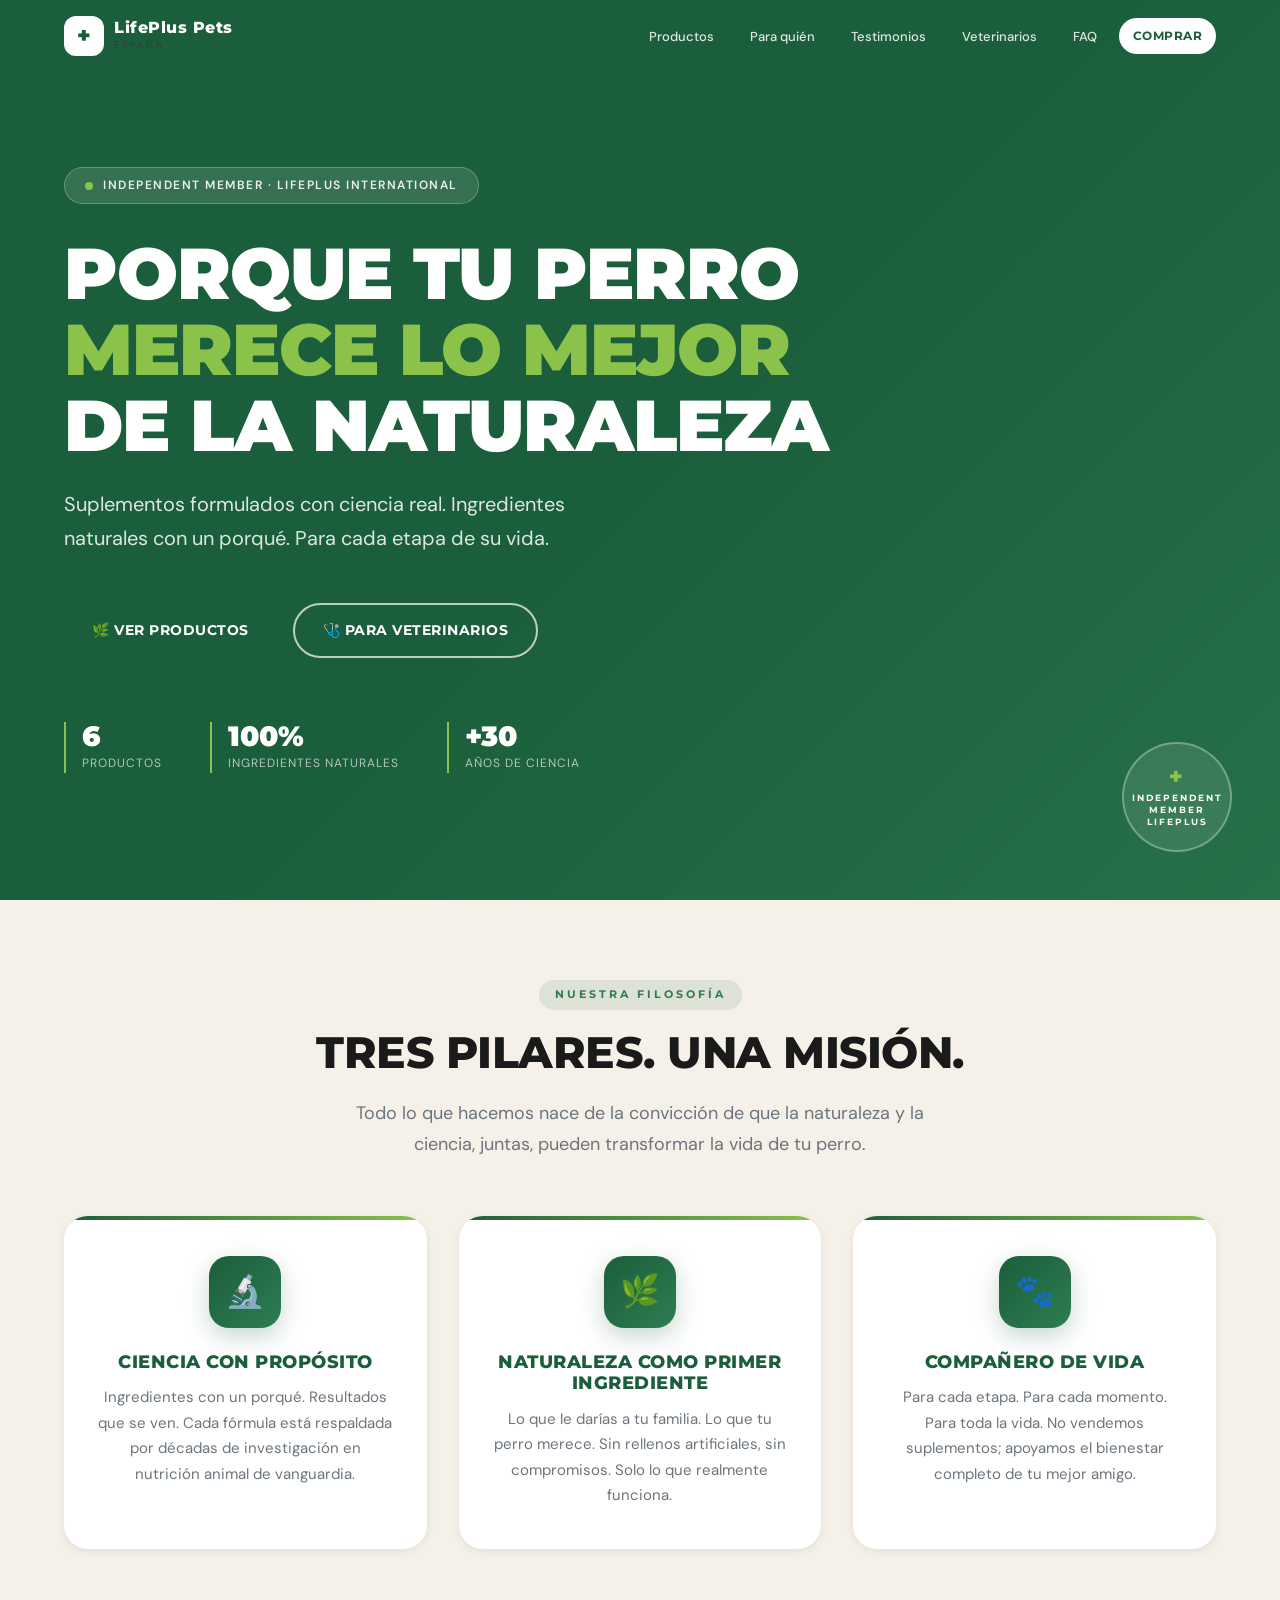
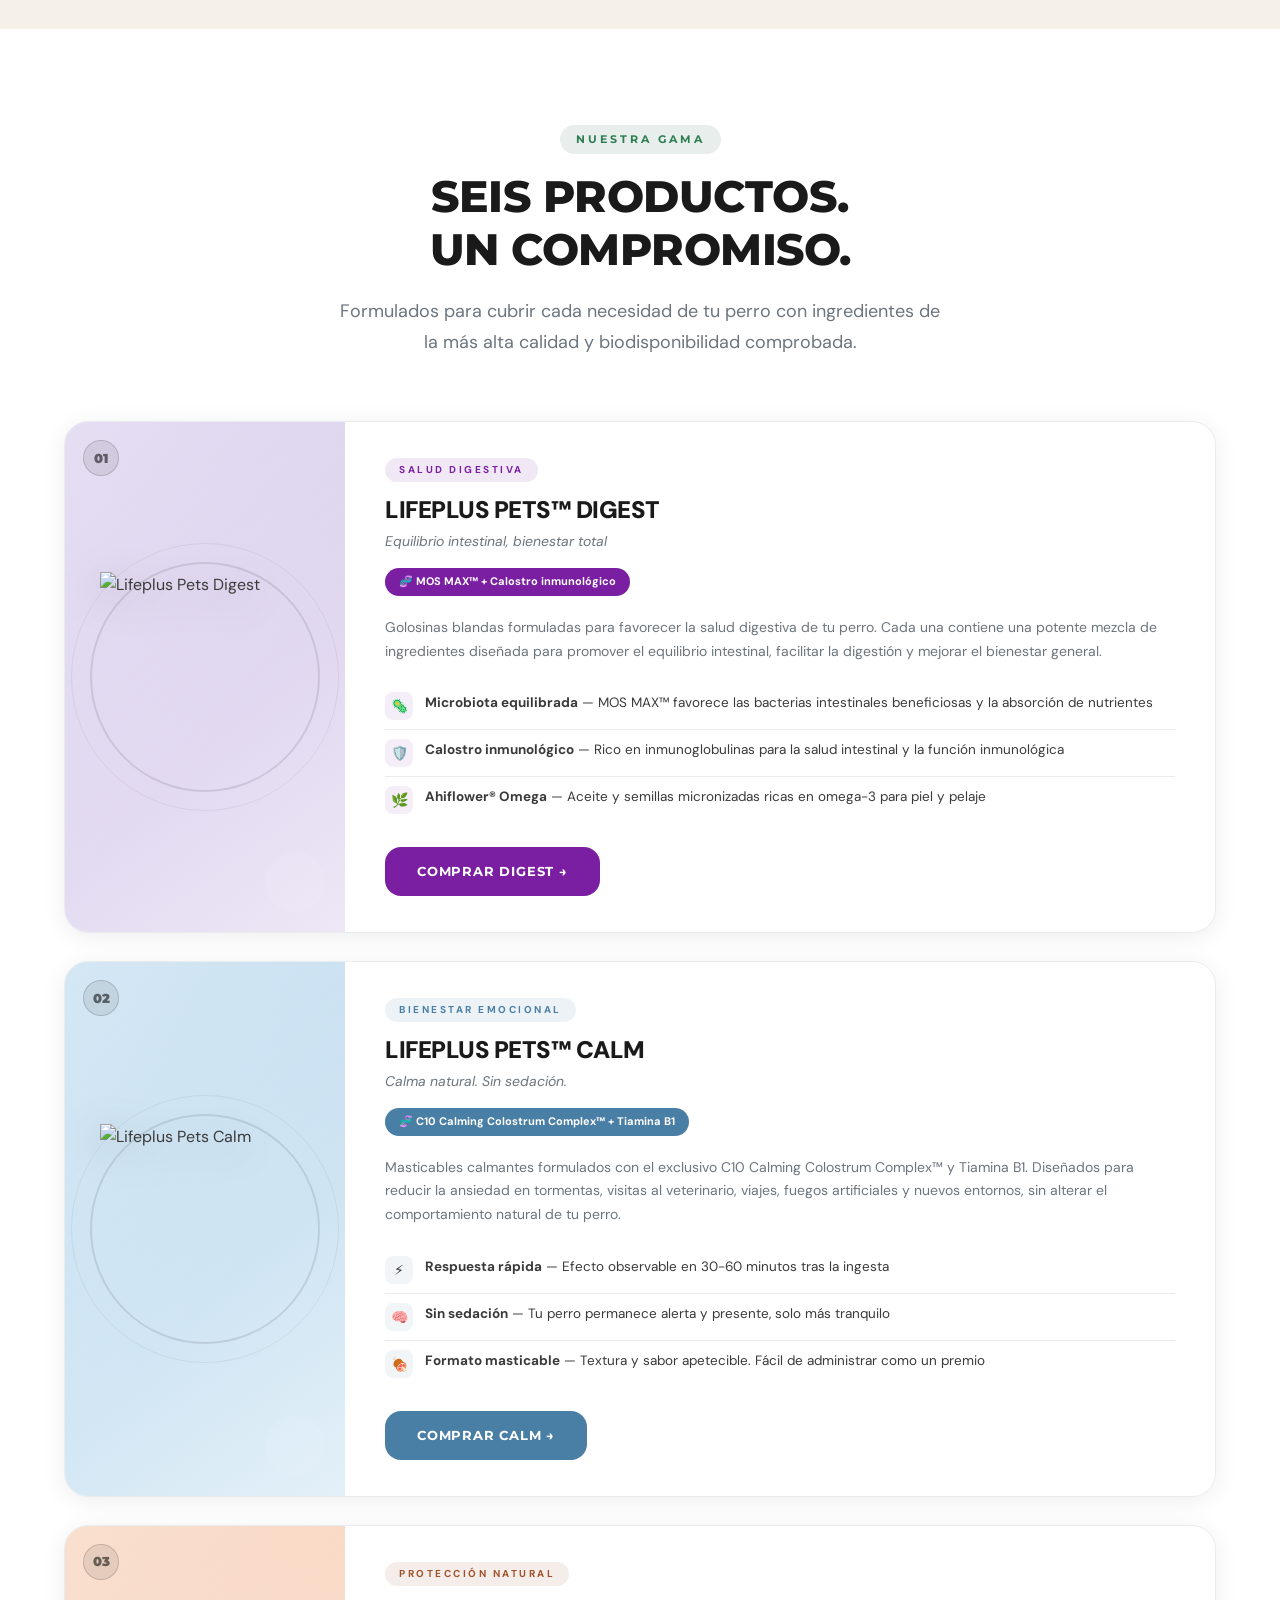
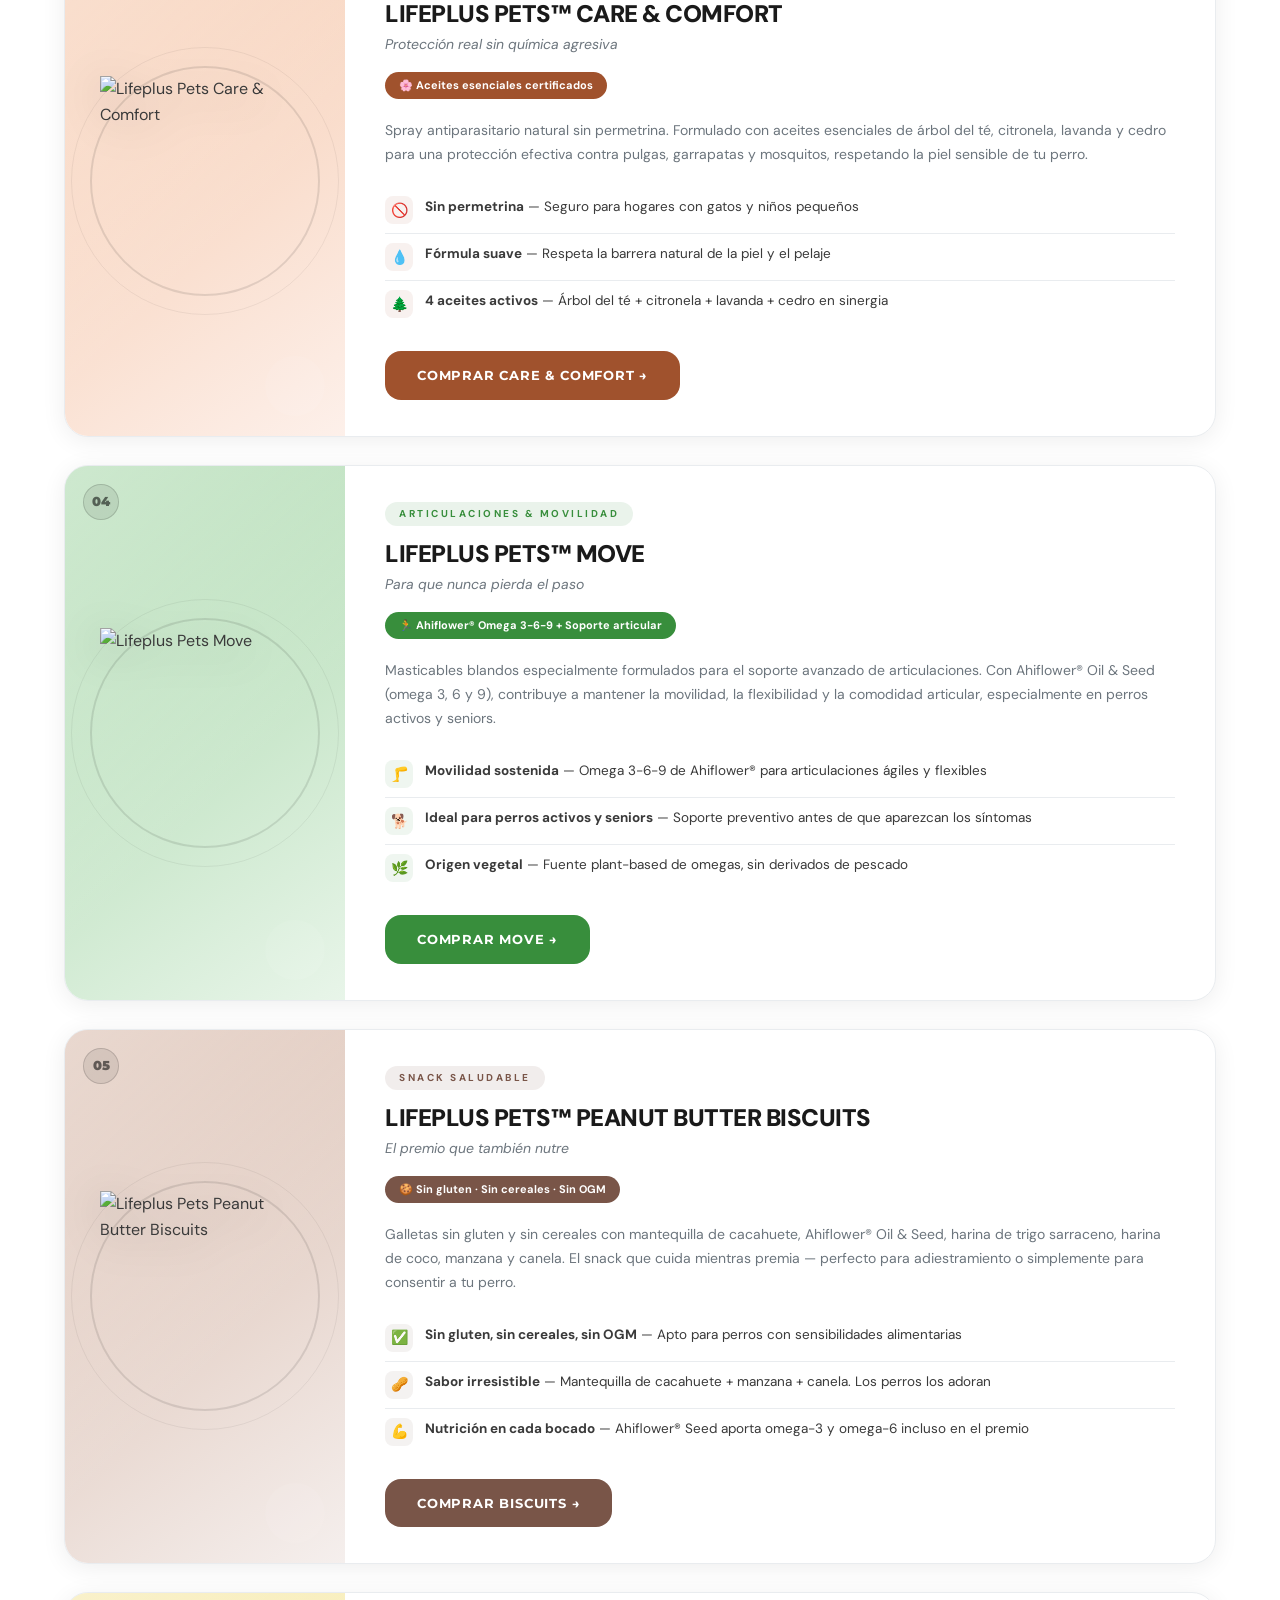
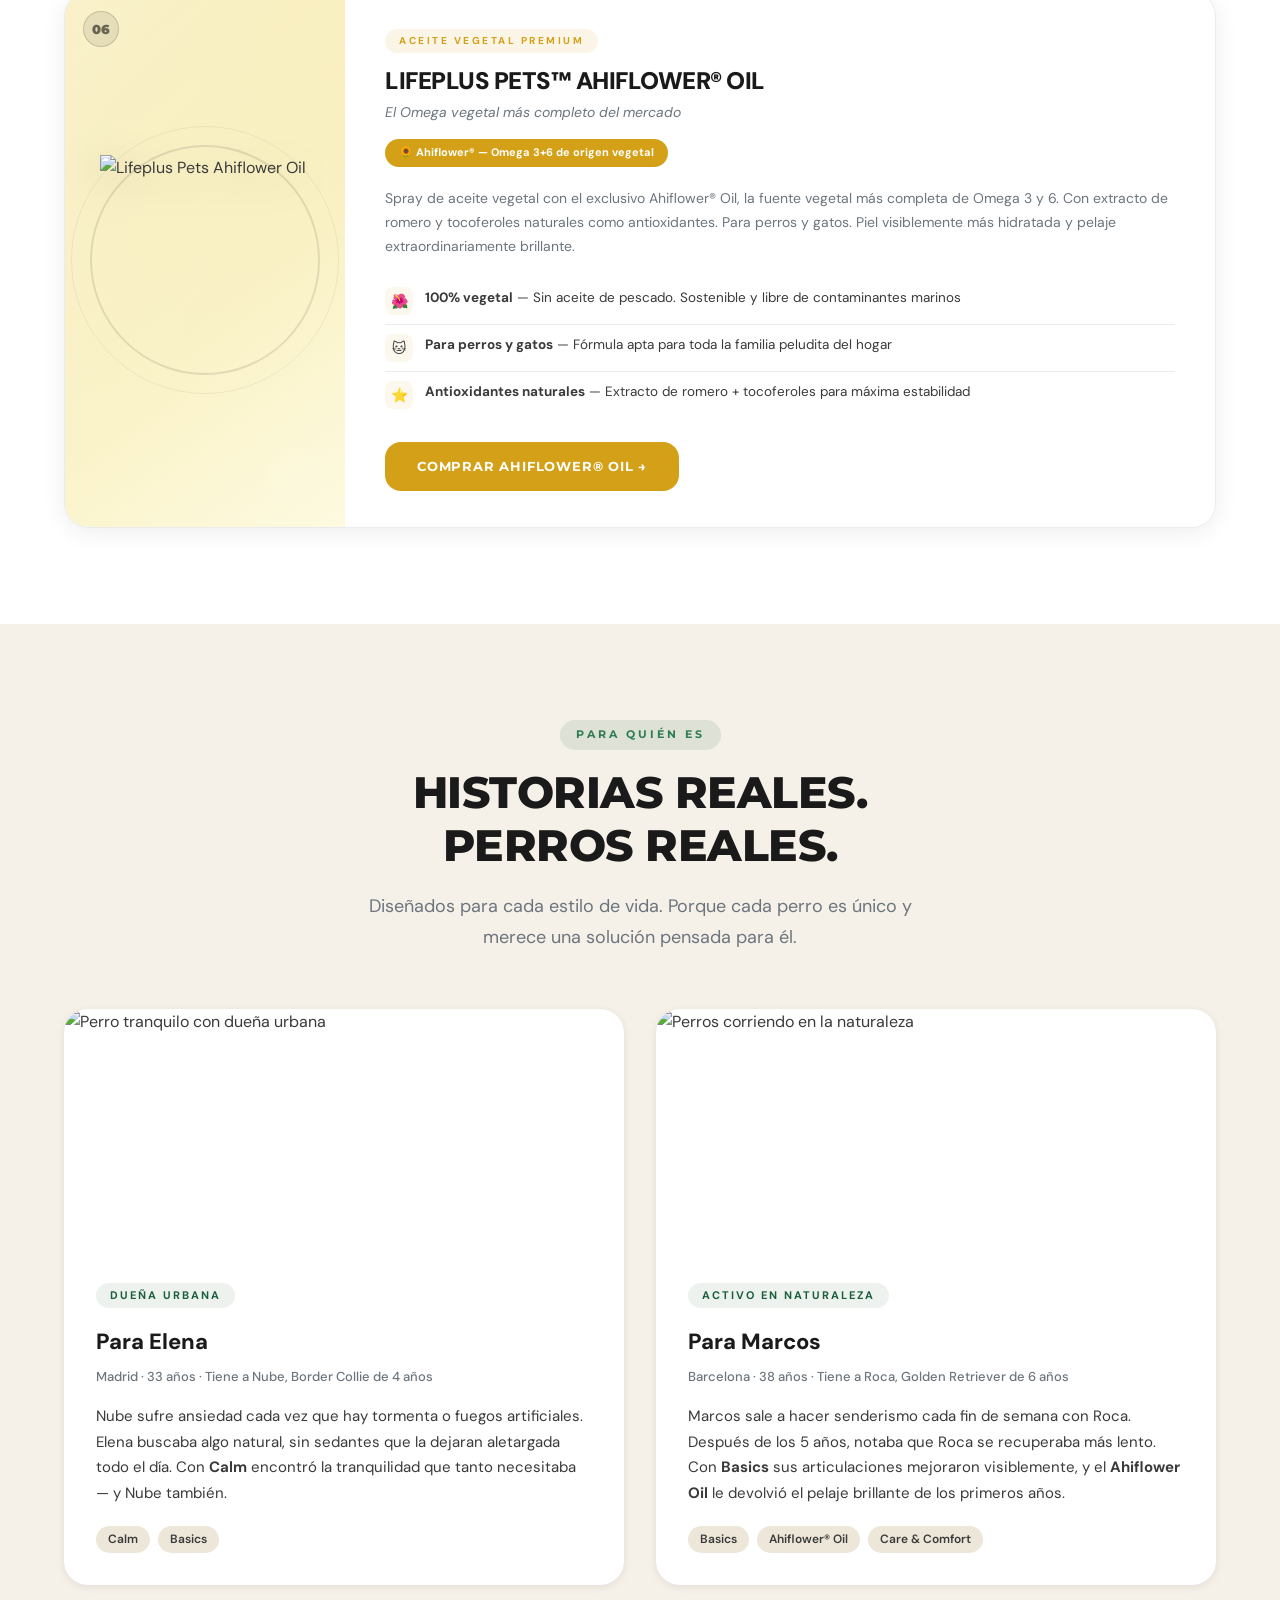
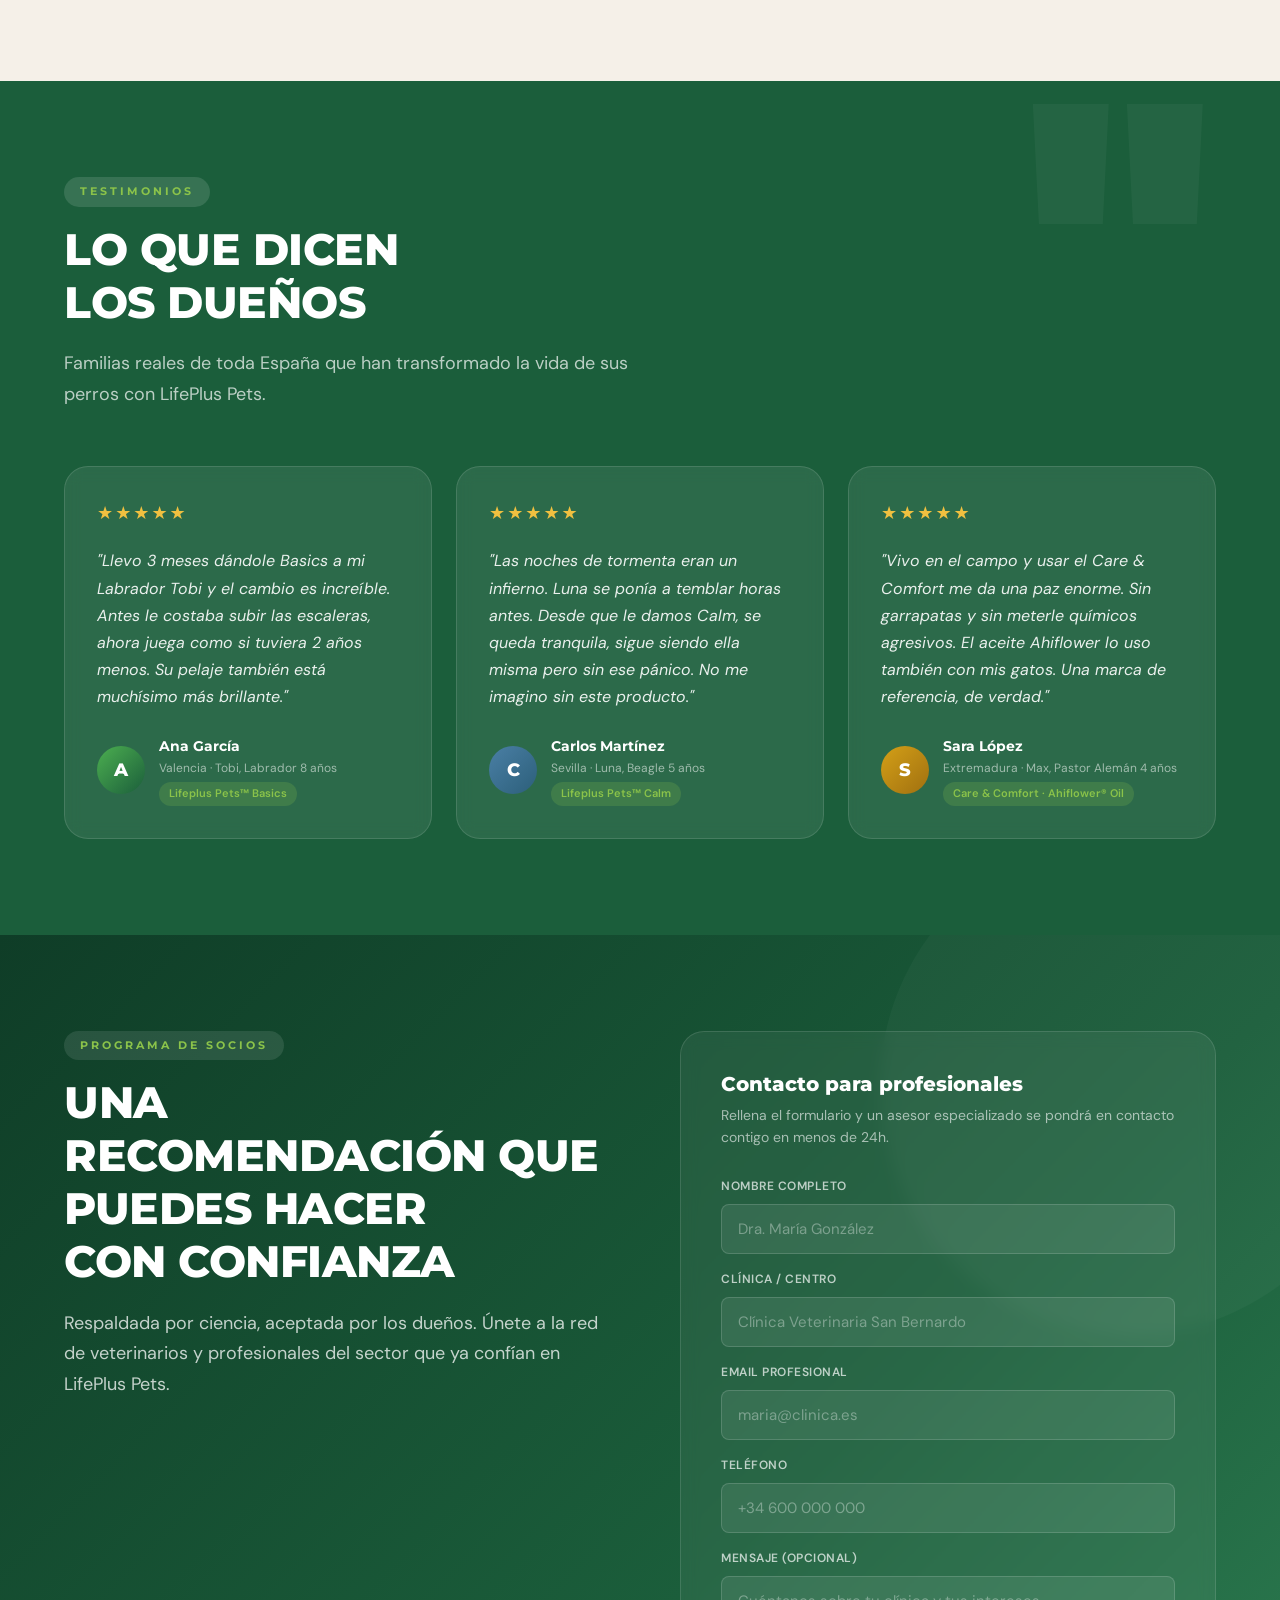
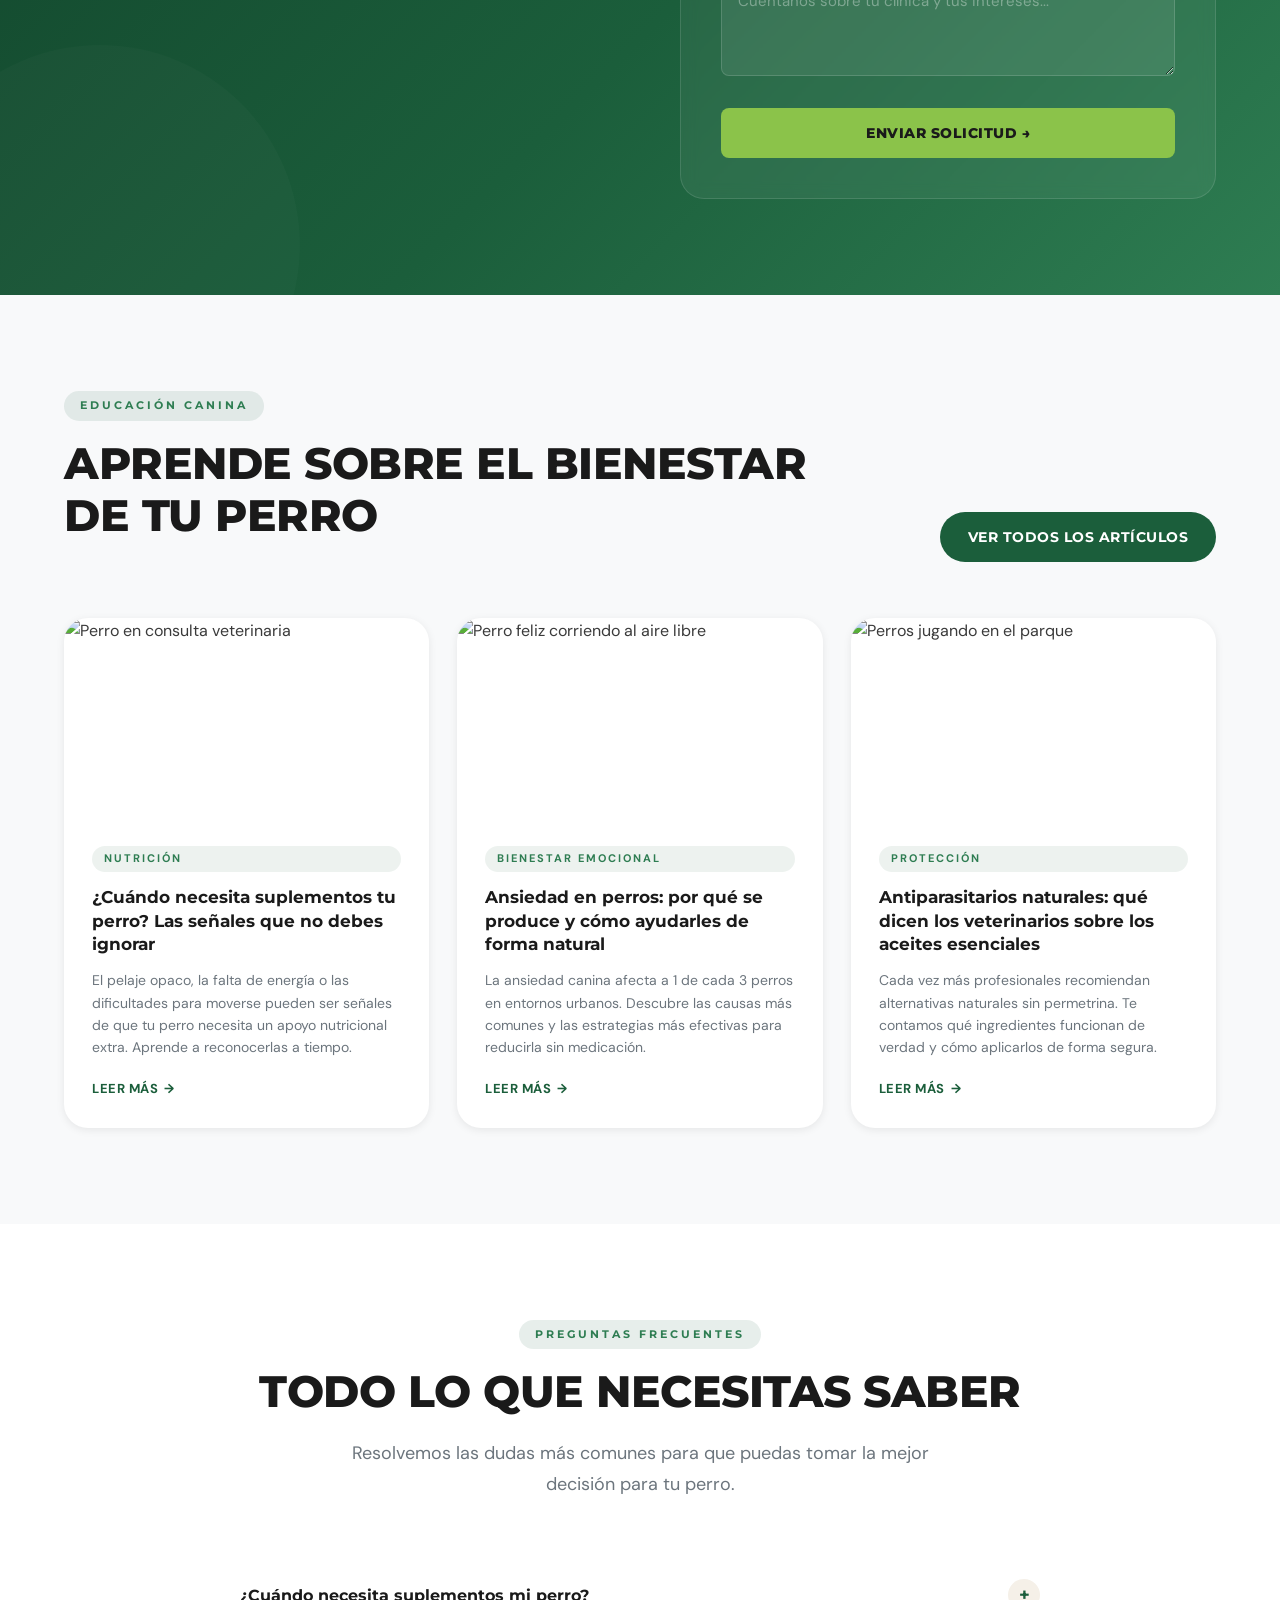
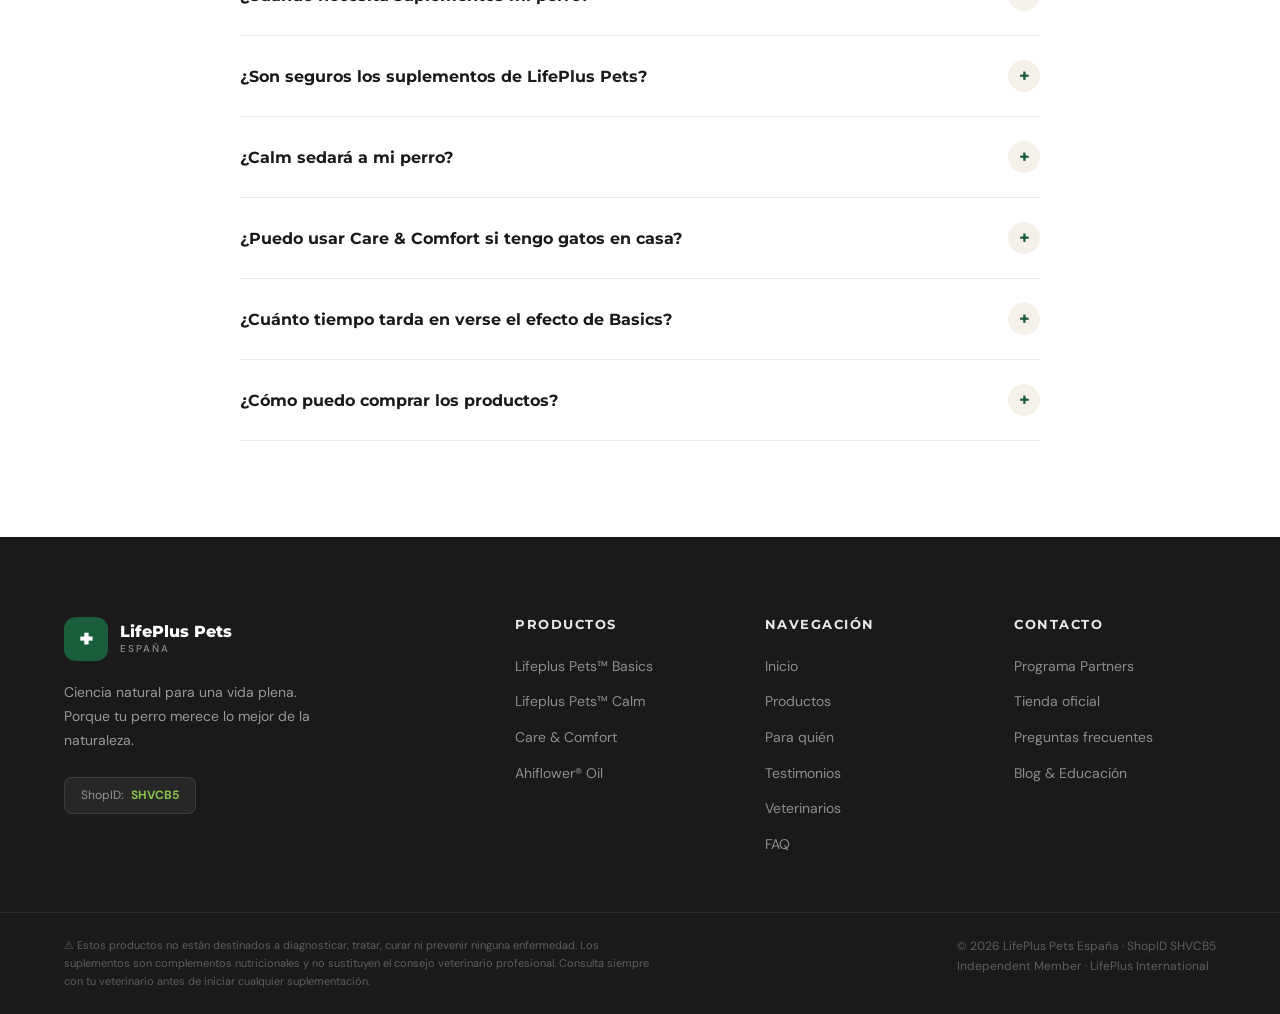
==== commit 4331255a: "Remove partner benefits block" ====
--- a/index.html
+++ b/index.html
@@ -1,5 +1,5 @@
 <!DOCTYPE html>
-<!-- lifepluspetspain.com v2 -->
+<!-- lifepluspetspain.com v9 -->
 <html lang="es">
 <head>
   <meta charset="UTF-8" />
@@ -678,6 +678,7 @@
     }
 
     .product-orb.animate-in {
+      opacity: 1;
       animation: orb-spin-in 1s cubic-bezier(0.34,1.56,0.64,1) forwards,
                  orb-3d-float 5s ease-in-out 1s infinite;
     }
@@ -2194,35 +2195,6 @@
             Respaldada por ciencia, aceptada por los dueños. Únete a la red de veterinarios y profesionales del sector que ya confían en LifePlus Pets.
           </p>
 
-          <div class="vets-benefits">
-            <div class="vet-benefit">
-              <div class="vet-benefit-icon">💶</div>
-              <div>
-                <h4>Márgenes del 30–45%</h4>
-                <p>Condiciones comerciales competitivas con estructura de incentivos por volumen para clínicas y centros de adiestramiento.</p>
-              </div>
-            </div>
-
-            <div class="vet-benefit">
-              <div class="vet-benefit-icon">🎓</div>
-              <div>
-                <h4>Formación técnica certificada</h4>
-                <p>Acceso a material científico exclusivo, webinars con especialistas y certificación oficial en nutrición y suplementación canina.</p>
-              </div>
-            </div>
-
-            <div class="vet-benefit">
-              <div class="vet-benefit-icon">🔬</div>
-              <div>
-                <h4>Soporte científico directo</h4>
-                <p>Línea directa con nuestro equipo técnico para resolver dudas de formulación, dosificación e interacciones para casos específicos.</p>
-              </div>
-            </div>
-          </div>
-
-          <a href="#contacto-vets" class="btn" style="background: var(--green-lime); color: var(--text-dark);">
-            Quiero ser partner →
-          </a>
         </div>
 
         <!-- NEUTRO-REMOVE-START -->
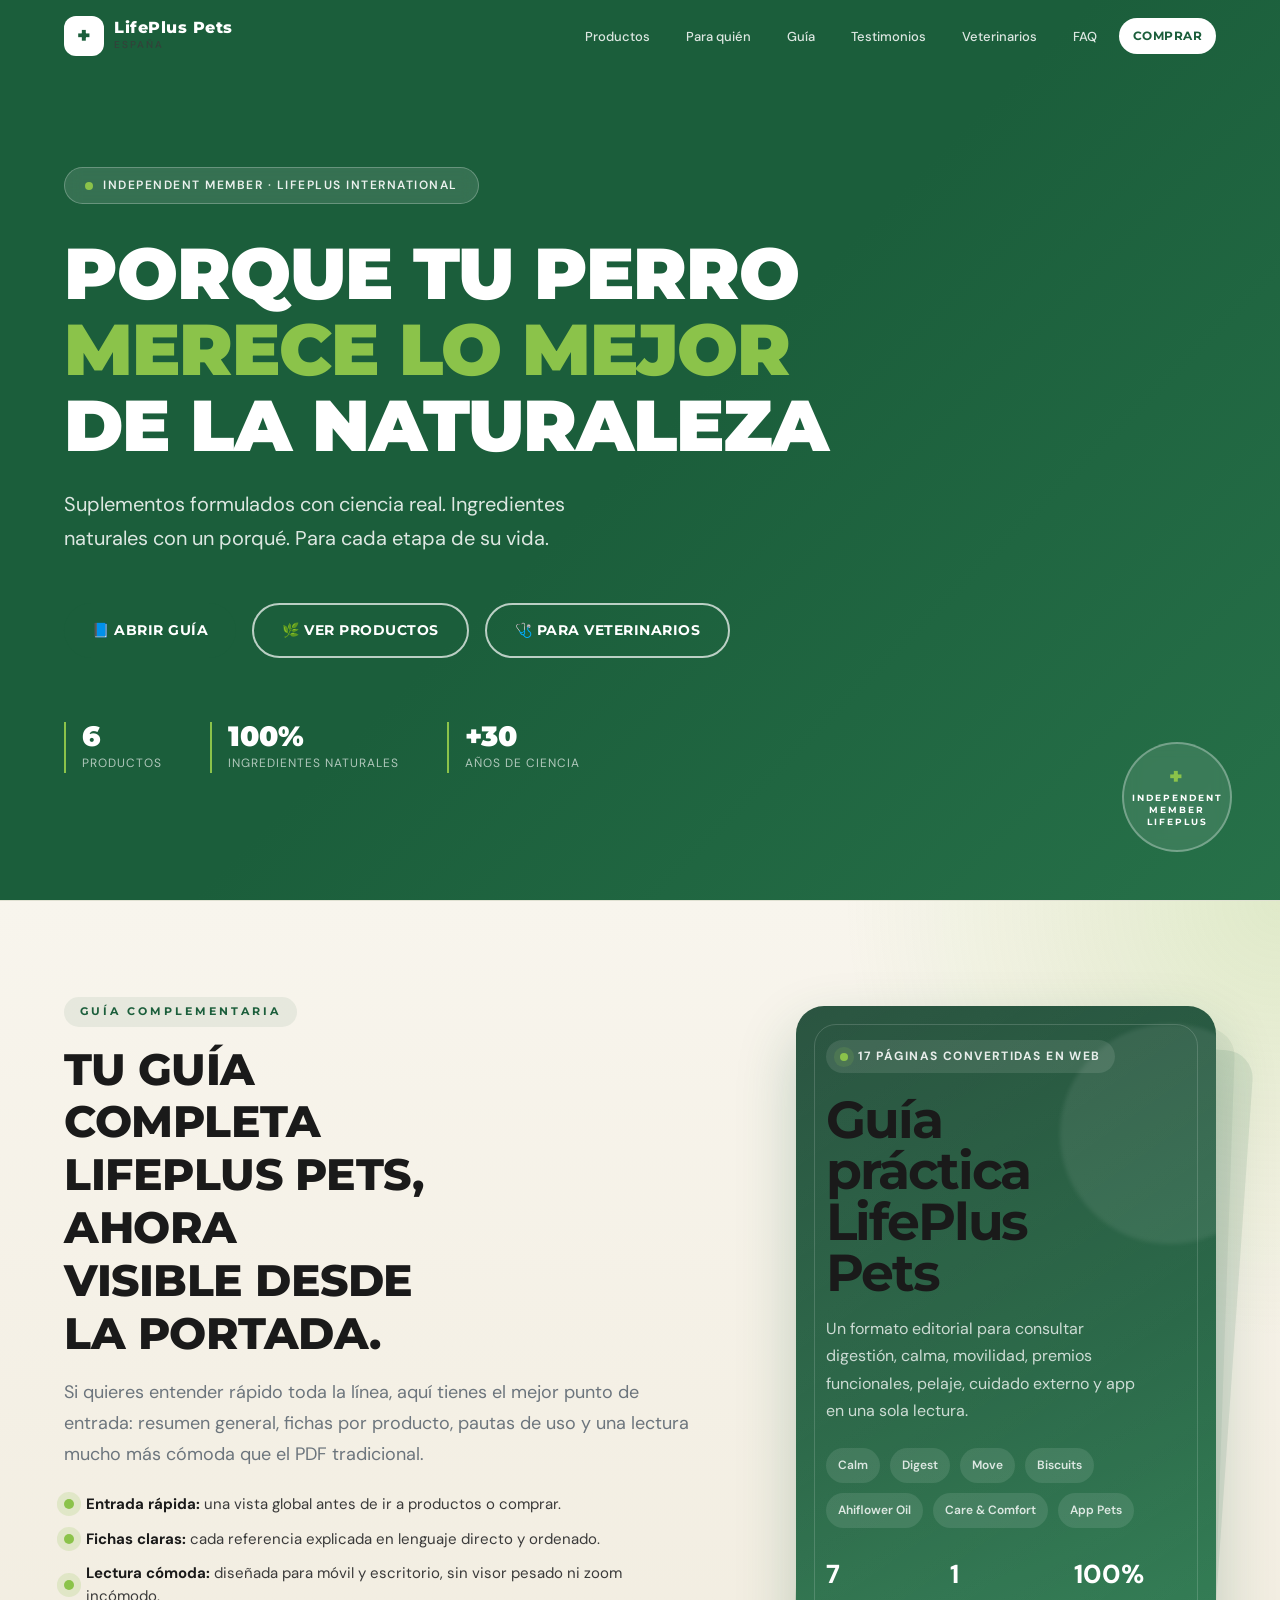
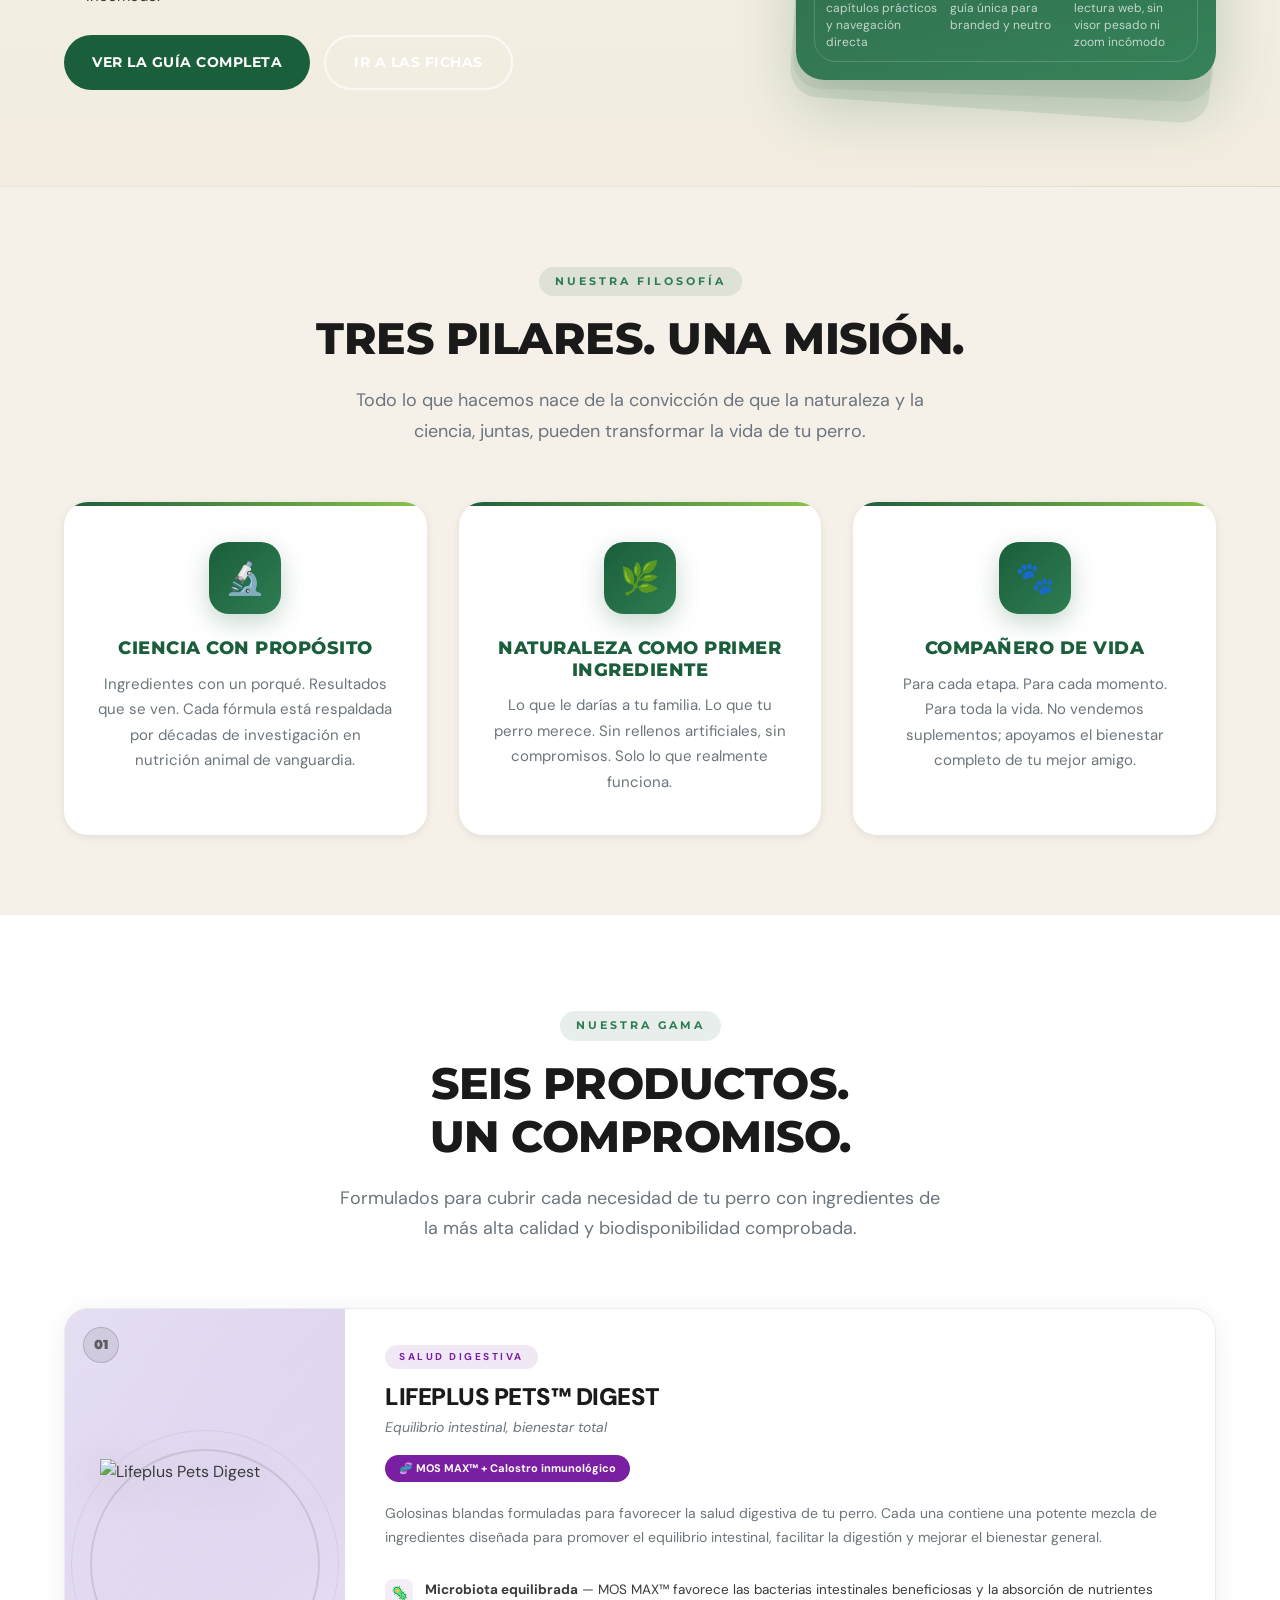
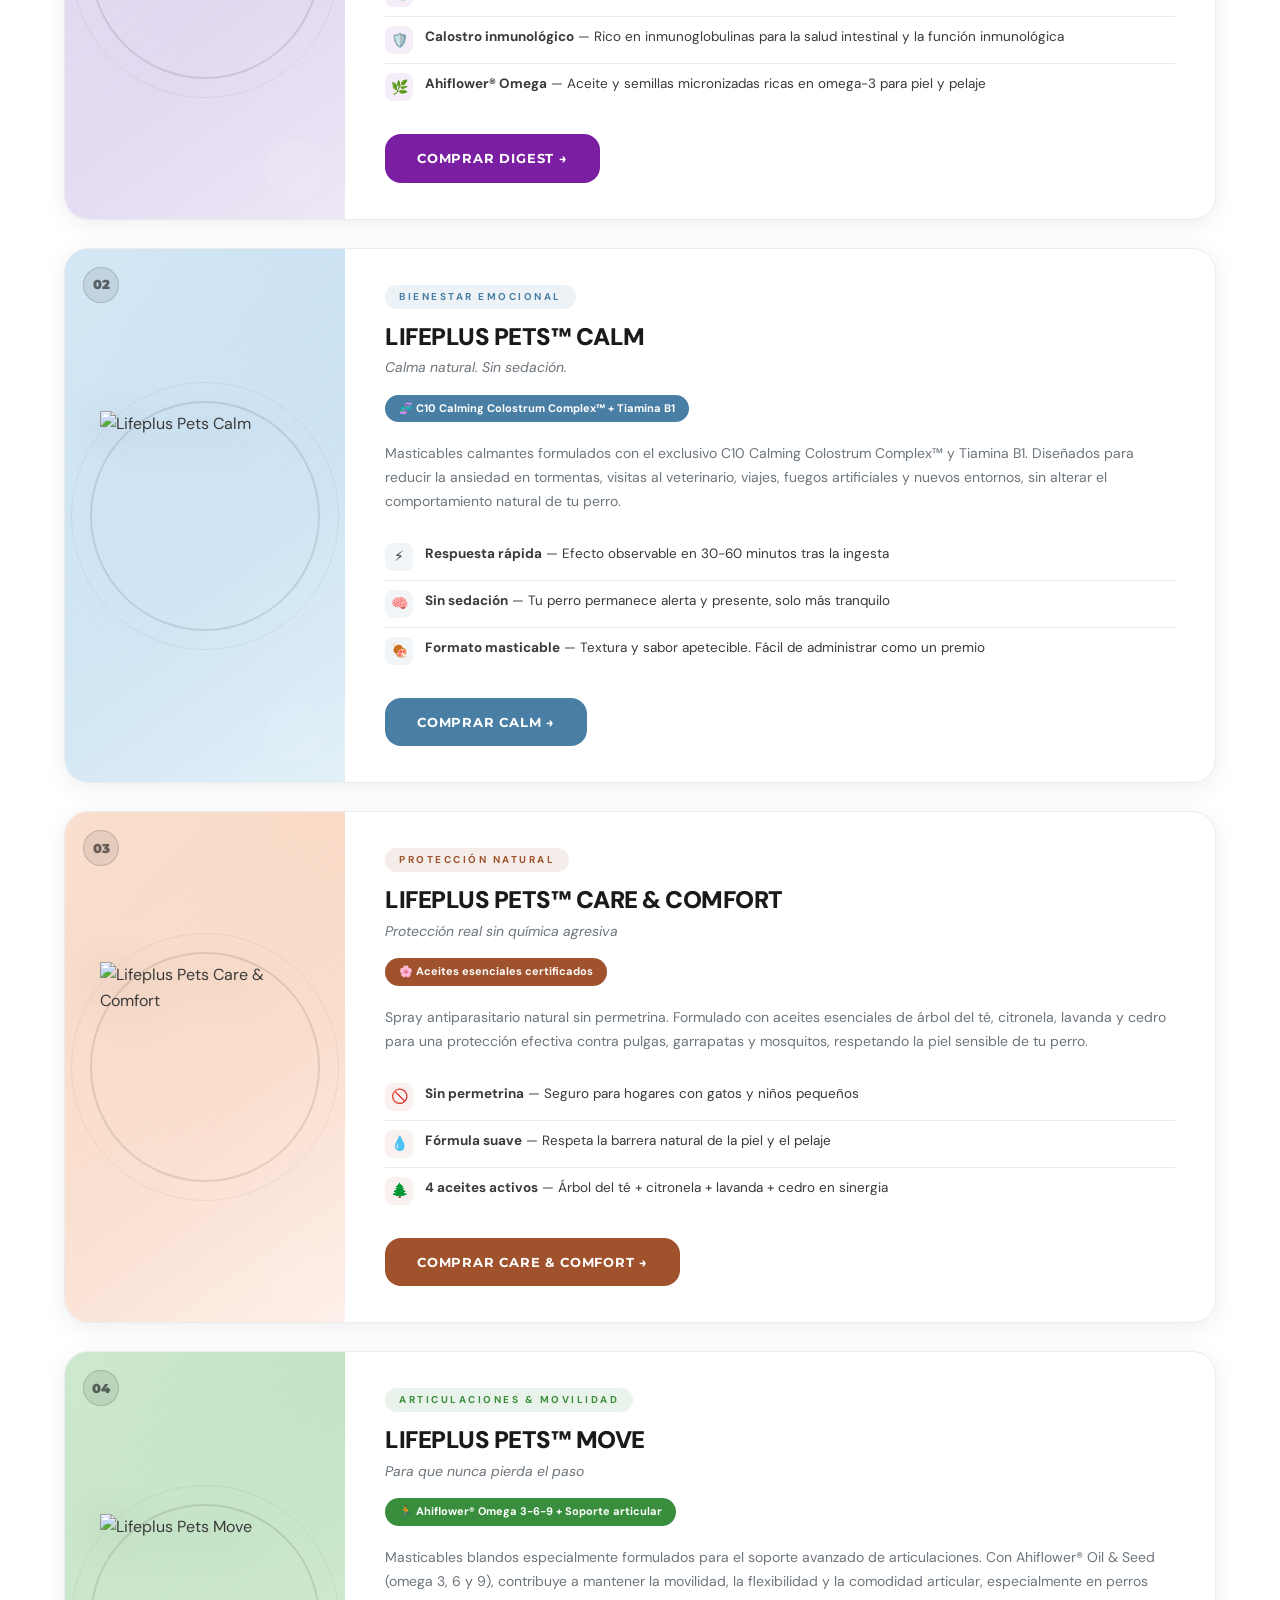
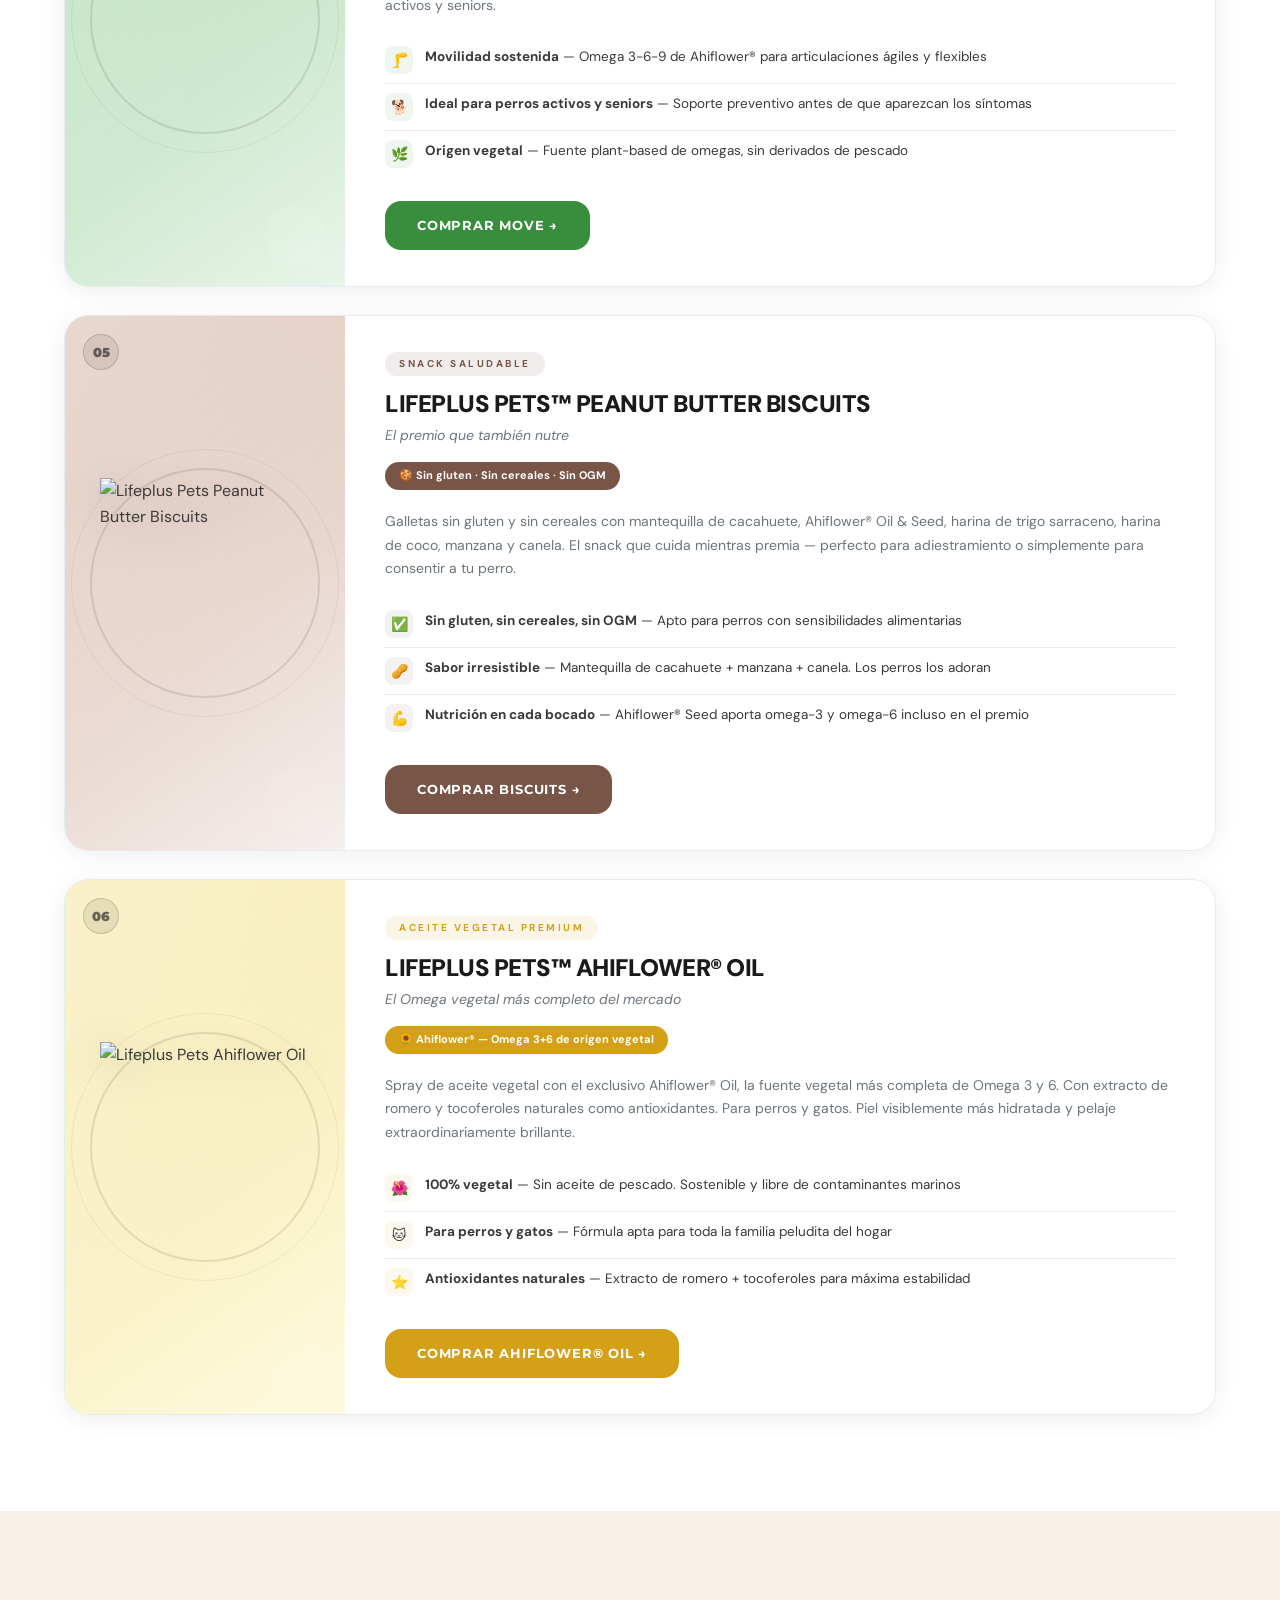
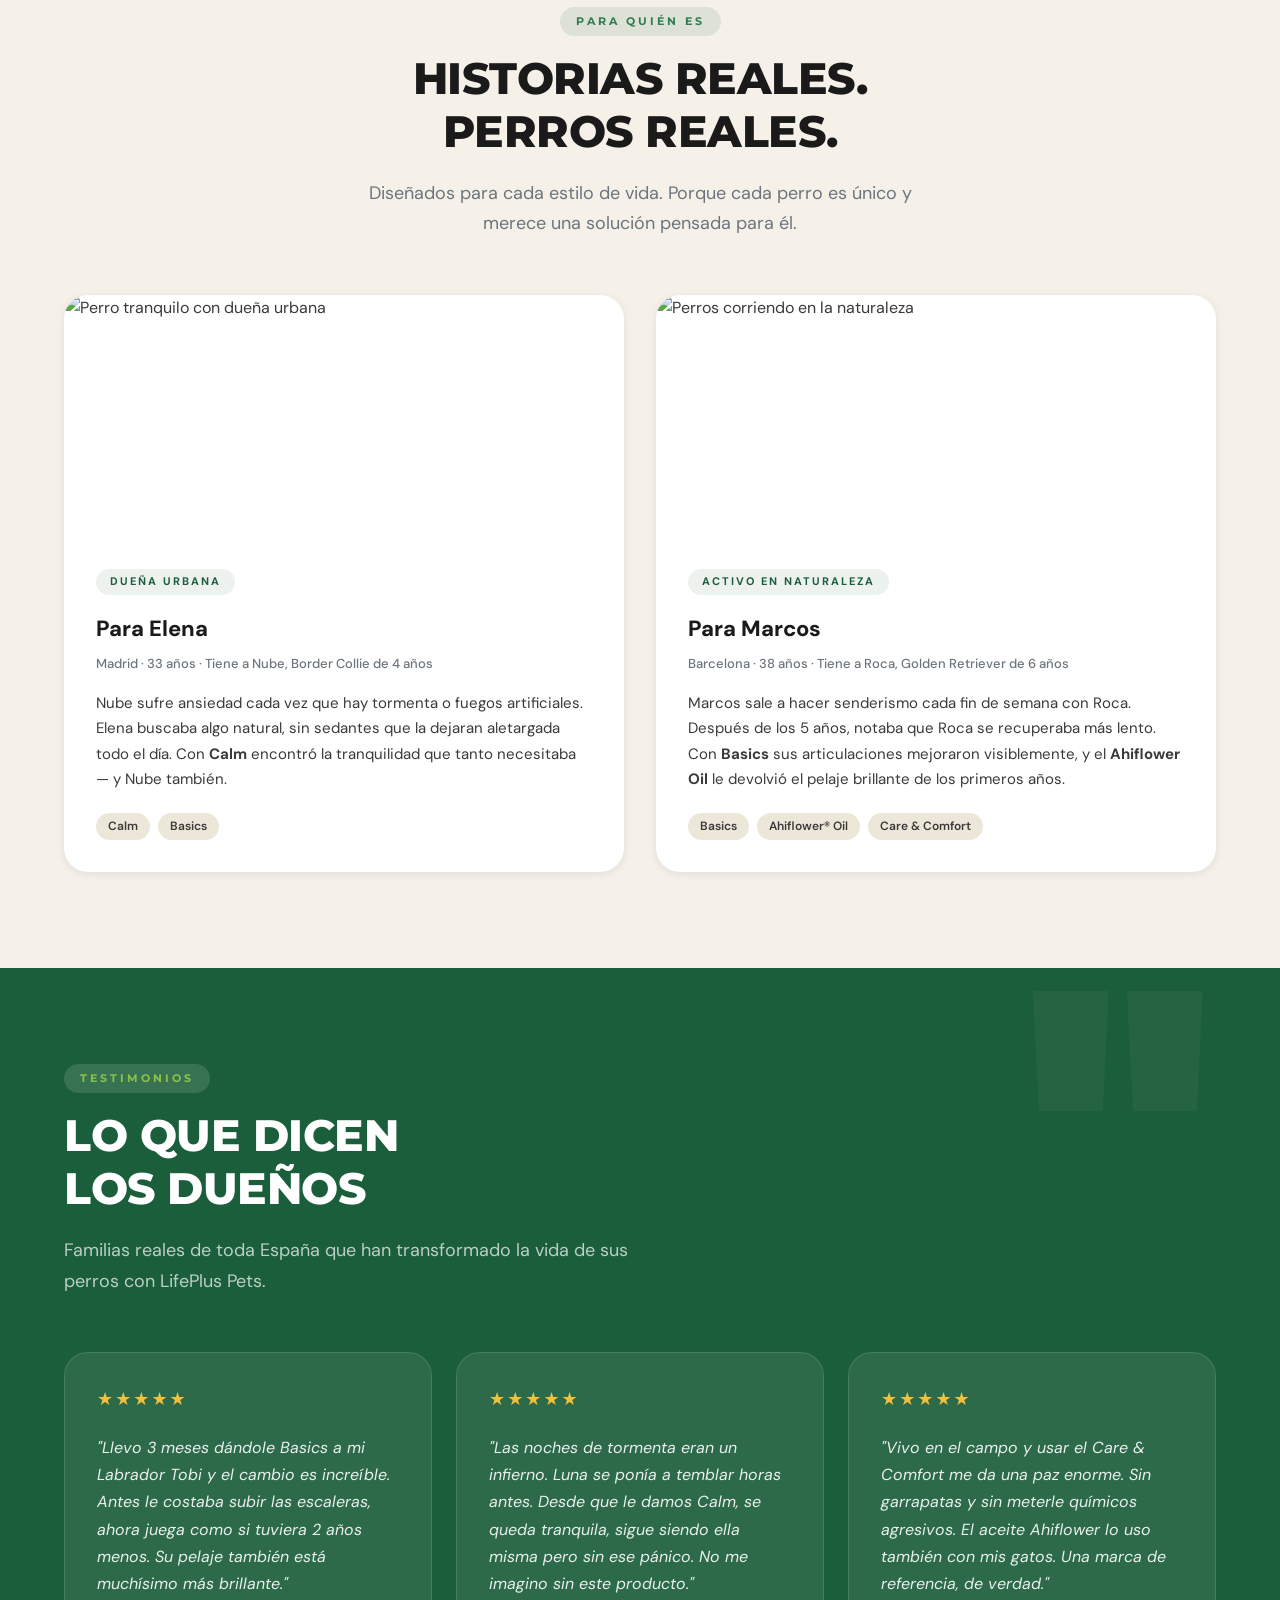
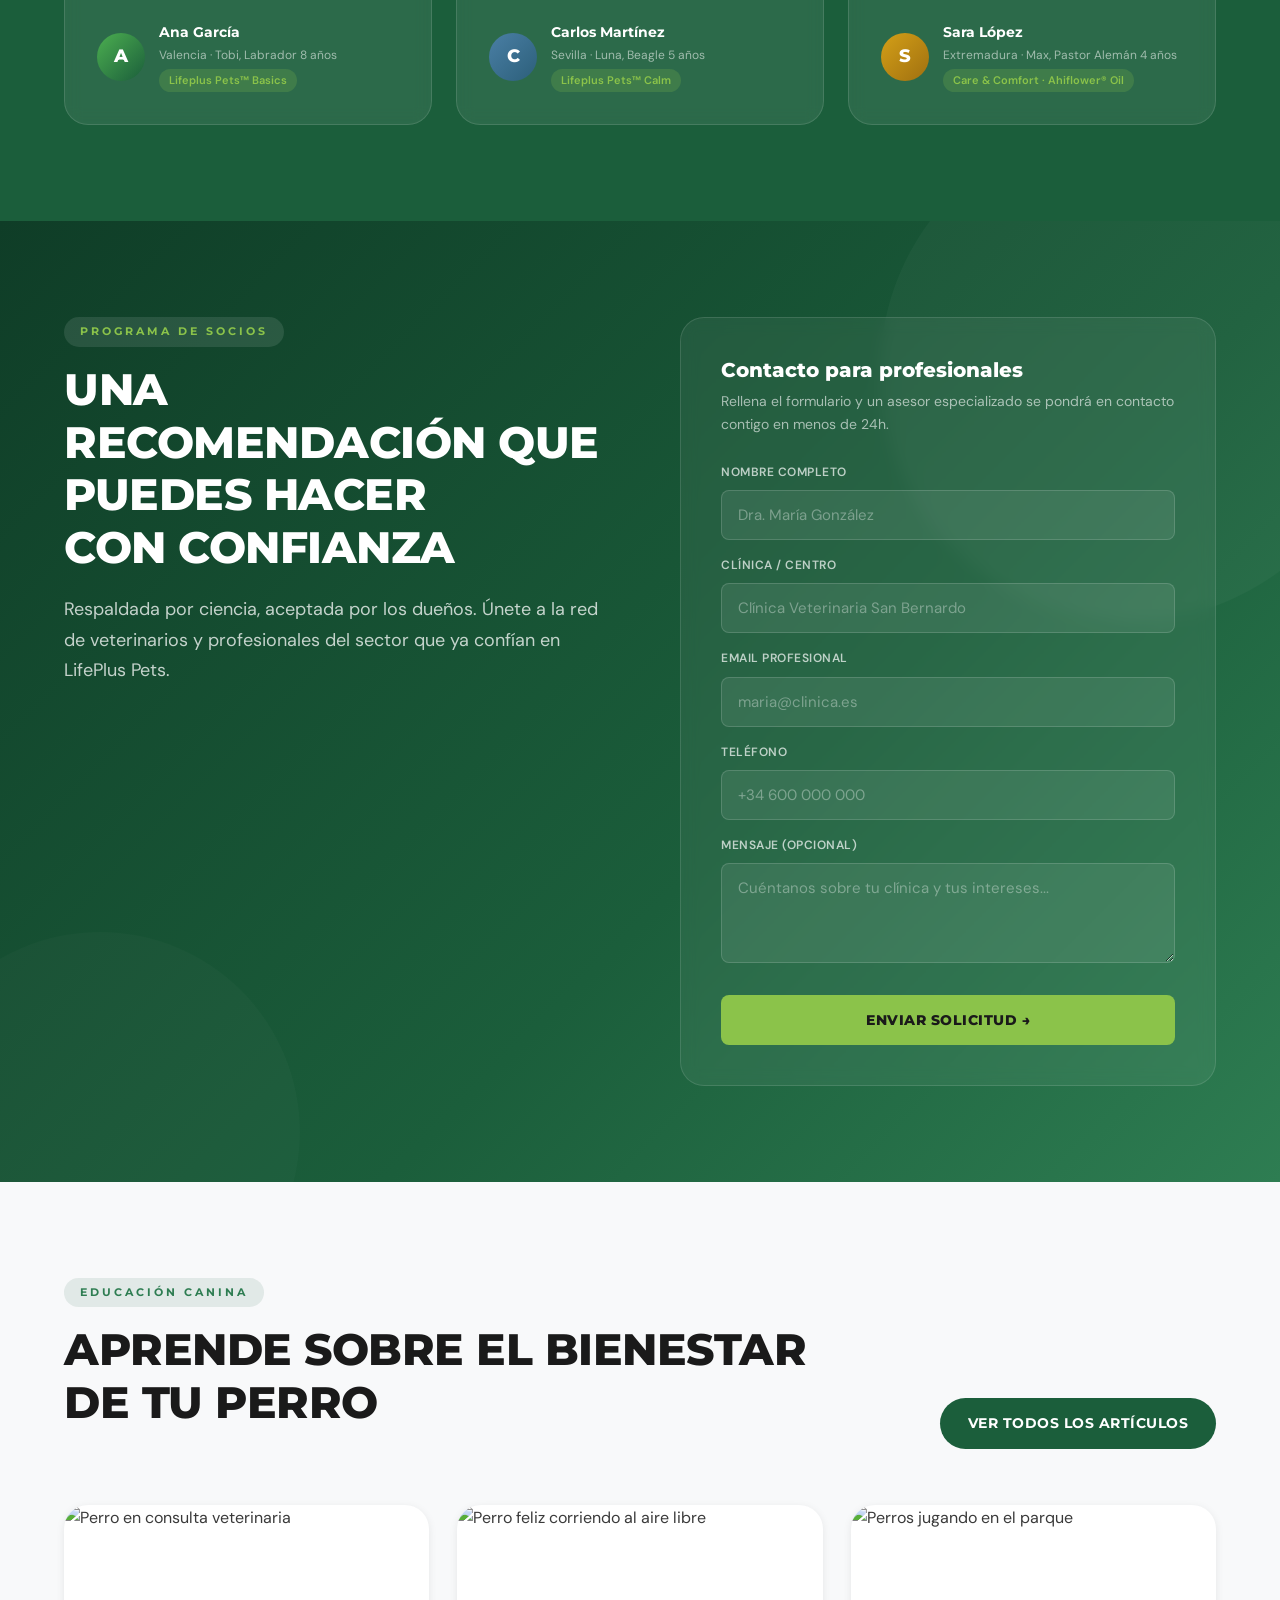
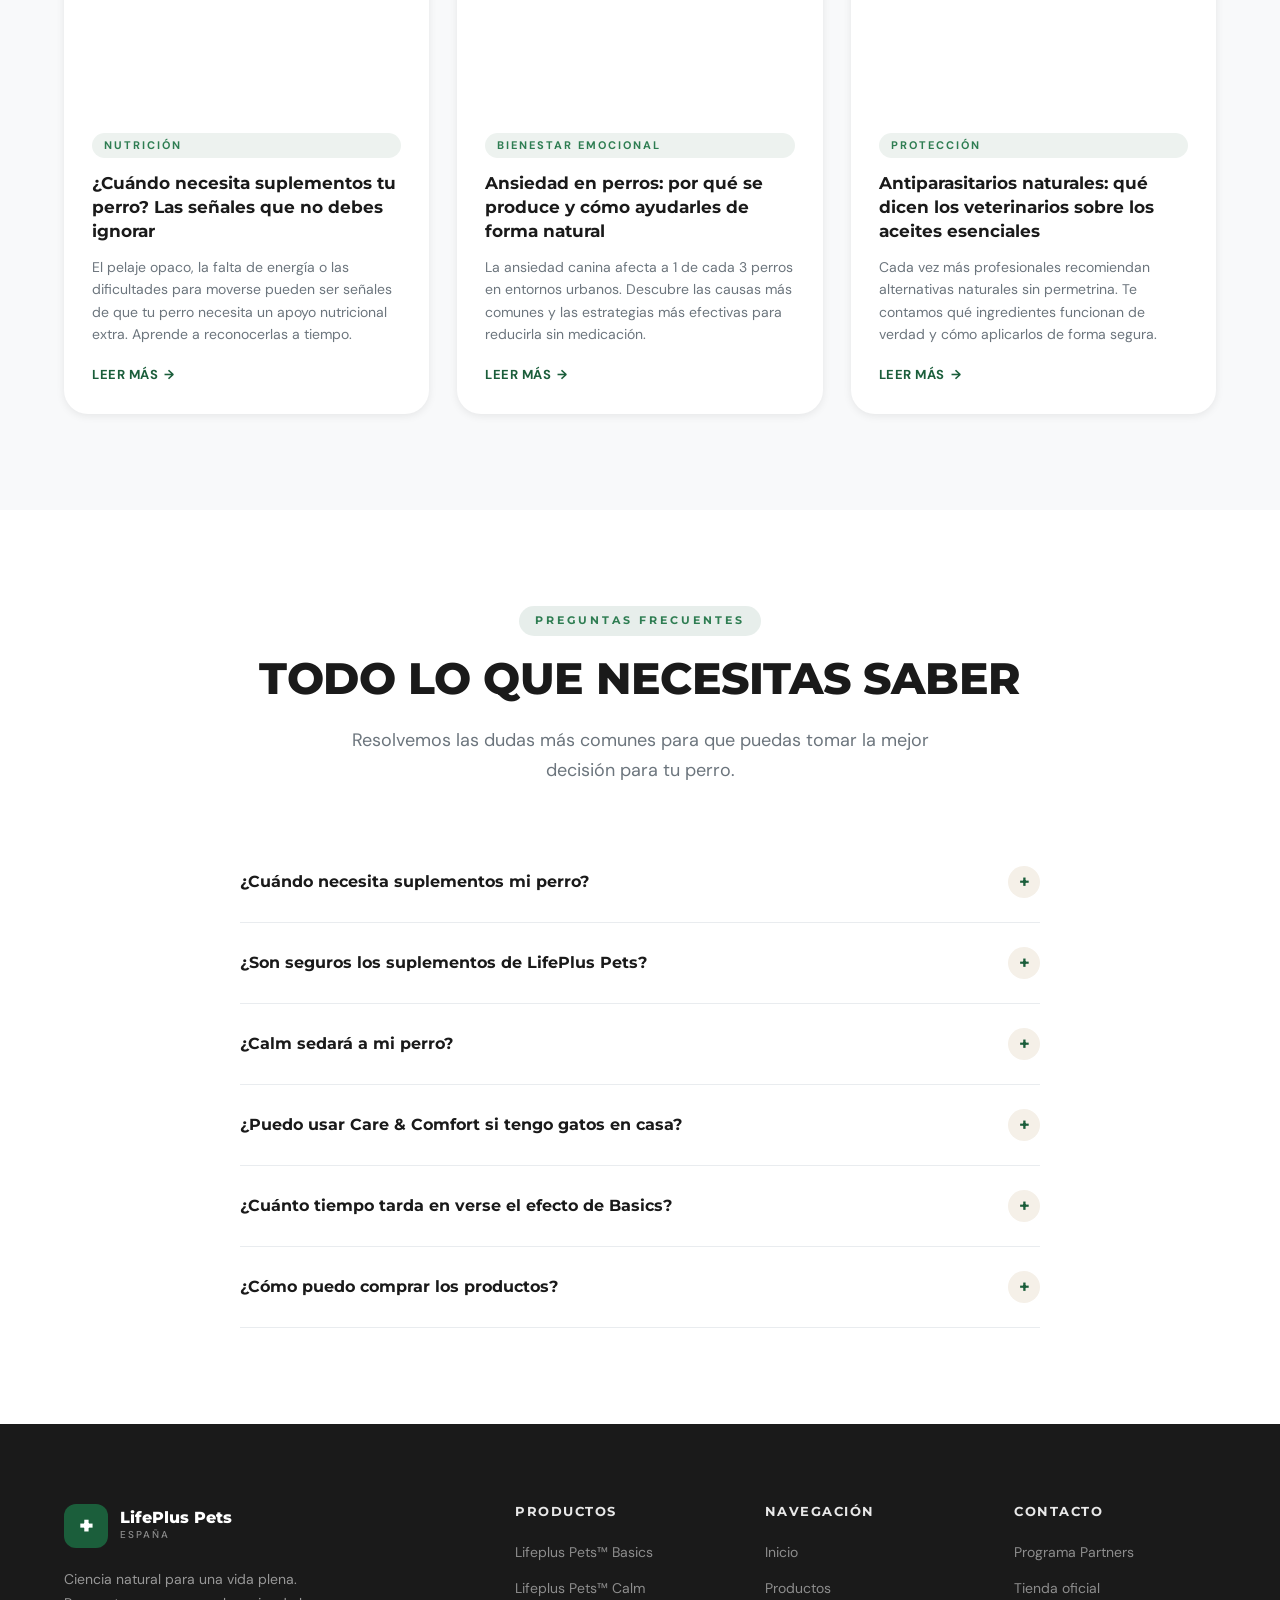
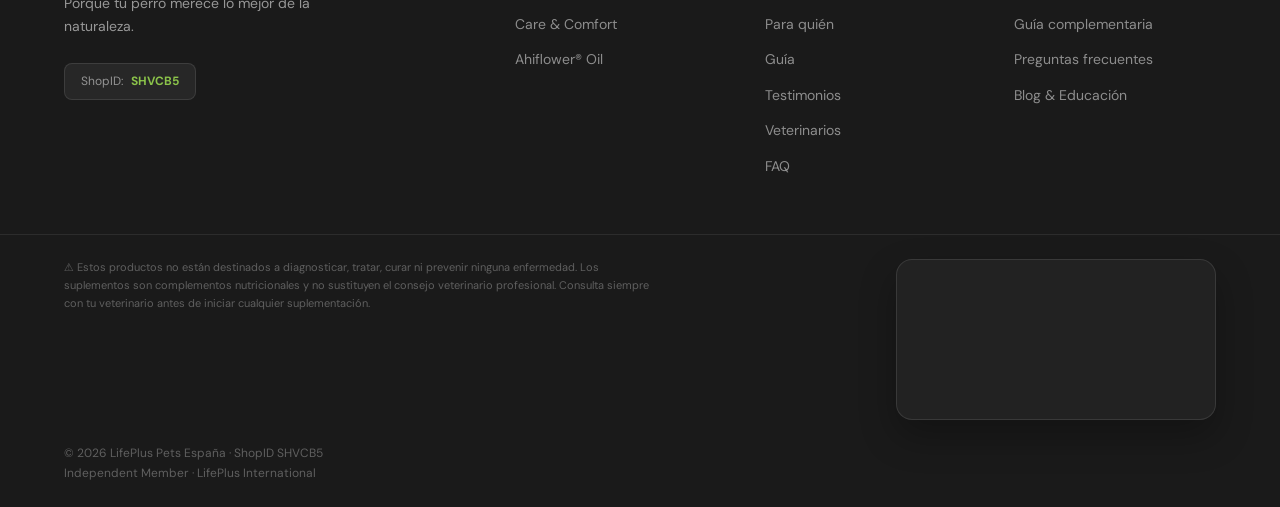
==== commit ad91a282: "feat: add footer video to both branded and neutral" ====
--- a/index.html
+++ b/index.html
@@ -1002,6 +1002,257 @@
     }
 
     /* ===========================
+       GUIDE PREVIEW
+    =========================== */
+    .guide-preview {
+      background:
+        radial-gradient(circle at top right, rgba(139,195,74,0.22), transparent 28%),
+        linear-gradient(180deg, #f8f5ed 0%, #f1ecdf 100%);
+      border-top: 1px solid rgba(27,94,59,0.08);
+      border-bottom: 1px solid rgba(27,94,59,0.08);
+    }
+
+    .guide-preview-grid {
+      display: grid;
+      grid-template-columns: minmax(0, 1.15fr) minmax(320px, 0.85fr);
+      gap: 56px;
+      align-items: center;
+    }
+
+    @media (max-width: 960px) {
+      .guide-preview-grid {
+        grid-template-columns: 1fr;
+        gap: 40px;
+      }
+    }
+
+    .guide-preview-copy .section-label {
+      background: rgba(27,94,59,0.08);
+      color: var(--green-deep);
+    }
+
+    .guide-preview-copy .section-title {
+      max-width: 12ch;
+      margin-bottom: 18px;
+    }
+
+    .guide-preview-copy .section-subtitle {
+      margin: 0 0 24px;
+      max-width: 60ch;
+    }
+
+    .guide-preview-points {
+      display: grid;
+      gap: 12px;
+      margin-bottom: 28px;
+    }
+
+    .guide-preview-point {
+      display: flex;
+      align-items: center;
+      gap: 12px;
+      color: var(--text-body);
+      font-size: 15px;
+      line-height: 1.5;
+    }
+
+    .guide-preview-point strong {
+      color: var(--text-dark);
+    }
+
+    .guide-preview-dot {
+      width: 10px;
+      height: 10px;
+      border-radius: 50%;
+      background: var(--green-lime);
+      box-shadow: 0 0 0 7px rgba(139,195,74,0.18);
+      flex-shrink: 0;
+    }
+
+    .guide-preview-actions {
+      display: flex;
+      gap: 14px;
+      flex-wrap: wrap;
+    }
+
+    .guide-preview-book {
+      position: relative;
+      max-width: 420px;
+      margin-left: auto;
+      perspective: 1600px;
+    }
+
+    @media (max-width: 960px) {
+      .guide-preview-book {
+        margin-left: 0;
+      }
+    }
+
+    .guide-preview-book::before,
+    .guide-preview-book::after {
+      content: '';
+      position: absolute;
+      inset: 0;
+      border-radius: 28px;
+      transform-origin: left center;
+      transition: transform 320ms ease;
+    }
+
+    .guide-preview-book::before {
+      background: rgba(27,94,59,0.10);
+      transform: translate(16px, 16px) rotate(4deg);
+    }
+
+    .guide-preview-book::after {
+      background: rgba(27,94,59,0.07);
+      transform: translate(8px, 8px) rotate(2deg);
+    }
+
+    .guide-preview-card {
+      position: relative;
+      z-index: 1;
+      min-height: 460px;
+      padding: 34px 30px 30px;
+      border-radius: 28px;
+      color: var(--white);
+      background:
+        linear-gradient(145deg, rgba(255,255,255,0.12), rgba(255,255,255,0.04)),
+        linear-gradient(160deg, #0e3d27 0%, #1B5E3B 55%, #2e7d52 100%);
+      box-shadow: 0 26px 60px rgba(27,94,59,0.24);
+      overflow: hidden;
+      transform-style: preserve-3d;
+      transition: transform 320ms ease, box-shadow 320ms ease;
+    }
+
+    .guide-preview-book:hover .guide-preview-card {
+      transform: rotateY(-9deg) rotateX(2deg);
+      box-shadow: 0 34px 70px rgba(27,94,59,0.28);
+    }
+
+    .guide-preview-book:hover::before {
+      transform: translate(20px, 18px) rotate(6deg);
+    }
+
+    .guide-preview-book:hover::after {
+      transform: translate(10px, 10px) rotate(3deg);
+    }
+
+    .guide-preview-card::before {
+      content: '';
+      position: absolute;
+      inset: 18px;
+      border-radius: 22px;
+      border: 1px solid rgba(255,255,255,0.16);
+      pointer-events: none;
+    }
+
+    .guide-preview-card::after {
+      content: '';
+      position: absolute;
+      top: 18px;
+      right: -64px;
+      width: 220px;
+      height: 220px;
+      border-radius: 50%;
+      background: rgba(255,255,255,0.08);
+      filter: blur(2px);
+    }
+
+    .guide-preview-kicker {
+      display: inline-flex;
+      align-items: center;
+      gap: 10px;
+      padding: 7px 14px;
+      border-radius: 999px;
+      background: rgba(255,255,255,0.10);
+      color: rgba(255,255,255,0.88);
+      font-size: 12px;
+      font-weight: 700;
+      letter-spacing: 0.12em;
+      text-transform: uppercase;
+    }
+
+    .guide-preview-kicker::before {
+      content: '';
+      width: 8px;
+      height: 8px;
+      border-radius: 50%;
+      background: var(--green-lime);
+      box-shadow: 0 0 0 6px rgba(139,195,74,0.15);
+    }
+
+    .guide-preview-card h3 {
+      font-size: clamp(34px, 5vw, 52px);
+      line-height: 0.98;
+      letter-spacing: -0.04em;
+      margin: 22px 0 16px;
+      max-width: 7ch;
+    }
+
+    .guide-preview-card p {
+      position: relative;
+      z-index: 1;
+      color: rgba(255,255,255,0.76);
+      font-size: 16px;
+      line-height: 1.7;
+      max-width: 30ch;
+      margin-bottom: 24px;
+    }
+
+    .guide-preview-chapters {
+      position: relative;
+      z-index: 1;
+      display: flex;
+      flex-wrap: wrap;
+      gap: 10px;
+      margin-bottom: 26px;
+    }
+
+    .guide-preview-chapters span {
+      display: inline-flex;
+      align-items: center;
+      padding: 8px 12px;
+      border-radius: 999px;
+      background: rgba(255,255,255,0.10);
+      color: rgba(255,255,255,0.82);
+      font-size: 12px;
+      font-weight: 600;
+    }
+
+    .guide-preview-meta {
+      position: relative;
+      z-index: 1;
+      display: grid;
+      grid-template-columns: repeat(3, minmax(0, 1fr));
+      gap: 12px;
+    }
+
+    .guide-preview-meta strong {
+      display: block;
+      color: var(--white);
+      font-size: 26px;
+      font-weight: 800;
+      margin-bottom: 4px;
+    }
+
+    .guide-preview-meta span {
+      display: block;
+      color: rgba(255,255,255,0.70);
+      font-size: 12px;
+      line-height: 1.4;
+    }
+
+    @media (max-width: 640px) {
+      .guide-preview-card {
+        min-height: auto;
+      }
+
+      .guide-preview-meta {
+        grid-template-columns: 1fr;
+      }
+    }
+
+    /* ===========================
        TESTIMONIALS
     =========================== */
     .testimonials {
@@ -1621,6 +1872,22 @@
       align-items: flex-start;
       gap: 24px;
       flex-wrap: wrap;
+    }
+
+    .footer-video-wrap {
+      width: min(320px, 100%);
+      flex: 0 1 320px;
+      border-radius: 16px;
+      overflow: hidden;
+      border: 1px solid rgba(255,255,255,0.10);
+      background: rgba(255,255,255,0.04);
+      box-shadow: 0 16px 36px rgba(0,0,0,0.28);
+    }
+
+    .footer-video {
+      display: block;
+      width: 100%;
+      height: auto;
     }
 
     .footer-disclaimer {
@@ -1707,6 +1974,7 @@
       <ul class="nav-links" id="navLinks">
         <li><a href="#productos" onclick="closeMenu()">Productos</a></li>
         <li><a href="#para-quien" onclick="closeMenu()">Para quién</a></li>
+        <li><a href="guia.html" onclick="closeMenu()">Guía</a></li>
         <li><a href="#testimonios" onclick="closeMenu()">Testimonios</a></li>
         <li><a href="#veterinarios" onclick="closeMenu()">Veterinarios</a></li>
         <li><a href="#faq" onclick="closeMenu()">FAQ</a></li>
@@ -1748,7 +2016,10 @@
         </p>
 
         <div class="hero-actions fade-in fade-in-delay-3">
-          <a href="#productos" class="btn btn-primary">
+          <a href="guia.html" class="btn btn-primary">
+            📘 Abrir guía
+          </a>
+          <a href="#productos" class="btn btn-outline">
             🌿 Ver productos
           </a>
           <a href="#veterinarios" class="btn btn-outline">
@@ -1777,6 +2048,76 @@
       <div class="hero-member-badge-inner">
         <span class="plus-icon">+</span>
         <span>Independent<br>Member<br>LifePlus</span>
+      </div>
+    </div>
+  </section>
+
+  <!-- =================== GUIDE PREVIEW =================== -->
+  <section class="guide-preview section" id="guia">
+    <div class="container">
+      <div class="guide-preview-grid">
+        <div class="guide-preview-copy fade-in">
+          <span class="section-label">Guía complementaria</span>
+          <h2 class="section-title">Tu guía completa LifePlus Pets, ahora visible desde la portada.</h2>
+          <p class="section-subtitle">
+            Si quieres entender rápido toda la línea, aquí tienes el mejor punto de entrada: resumen general, fichas por producto, pautas de uso y una lectura mucho más cómoda que el PDF tradicional.
+          </p>
+
+          <div class="guide-preview-points">
+            <div class="guide-preview-point">
+              <span class="guide-preview-dot"></span>
+              <span><strong>Entrada rápida:</strong> una vista global antes de ir a productos o comprar.</span>
+            </div>
+            <div class="guide-preview-point">
+              <span class="guide-preview-dot"></span>
+              <span><strong>Fichas claras:</strong> cada referencia explicada en lenguaje directo y ordenado.</span>
+            </div>
+            <div class="guide-preview-point">
+              <span class="guide-preview-dot"></span>
+              <span><strong>Lectura cómoda:</strong> diseñada para móvil y escritorio, sin visor pesado ni zoom incómodo.</span>
+            </div>
+          </div>
+
+          <div class="guide-preview-actions">
+            <a href="guia.html" class="btn btn-primary">Ver la guía completa</a>
+            <a href="guia.html#productos" class="btn btn-outline">Ir a las fichas</a>
+          </div>
+        </div>
+
+        <div class="guide-preview-book fade-in fade-in-delay-2" aria-hidden="true">
+          <div class="guide-preview-card">
+            <span class="guide-preview-kicker">17 páginas convertidas en web</span>
+            <h3>Guía práctica LifePlus Pets</h3>
+            <p>
+              Un formato editorial para consultar digestión, calma, movilidad, premios funcionales, pelaje, cuidado externo y app en una sola lectura.
+            </p>
+
+            <div class="guide-preview-chapters">
+              <span>Calm</span>
+              <span>Digest</span>
+              <span>Move</span>
+              <span>Biscuits</span>
+              <span>Ahiflower Oil</span>
+              <span>Care &amp; Comfort</span>
+              <span>App Pets</span>
+            </div>
+
+            <div class="guide-preview-meta">
+              <div>
+                <strong>7</strong>
+                <span>capítulos prácticos y navegación directa</span>
+              </div>
+              <div>
+                <strong>1</strong>
+                <span>guía única para branded y neutro</span>
+              </div>
+              <div>
+                <strong>100%</strong>
+                <span>lectura web, sin visor pesado ni zoom incómodo</span>
+              </div>
+            </div>
+          </div>
+        </div>
       </div>
     </div>
   </section>
@@ -2437,6 +2778,7 @@
             <li><a href="#inicio">Inicio</a></li>
             <li><a href="#productos">Productos</a></li>
             <li><a href="#para-quien">Para quién</a></li>
+            <li><a href="guia.html">Guía</a></li>
             <li><a href="#testimonios">Testimonios</a></li>
             <li><a href="#veterinarios">Veterinarios</a></li>
             <li><a href="#faq">FAQ</a></li>
@@ -2449,6 +2791,7 @@
           <ul class="footer-links">
             <li><a href="#veterinarios">Programa Partners</a></li>
             <li><a href="https://www.lifeplus.com/SHVCB5/S/" target="_blank" rel="noopener">Tienda oficial</a></li>
+            <li><a href="guia.html">Guía complementaria</a></li>
             <li><a href="#faq">Preguntas frecuentes</a></li>
             <li><a href="#blog">Blog &amp; Educación</a></li>
           </ul>
@@ -2463,6 +2806,17 @@
           <p class="footer-disclaimer">
             ⚠️ Estos productos no están destinados a diagnosticar, tratar, curar ni prevenir ninguna enfermedad. Los suplementos son complementos nutricionales y no sustituyen el consejo veterinario profesional. Consulta siempre con tu veterinario antes de iniciar cualquier suplementación.
           </p>
+          <div class="footer-video-wrap" aria-label="Video LifePlus Pets">
+            <video
+              class="footer-video"
+              src="assets/video/IzzyLowerThird.mp4"
+              autoplay
+              muted
+              loop
+              playsinline
+              preload="metadata"
+            ></video>
+          </div>
           <p class="footer-copyright">
             © 2026 LifePlus Pets España · ShopID SHVCB5<br>
             Independent Member · LifePlus International
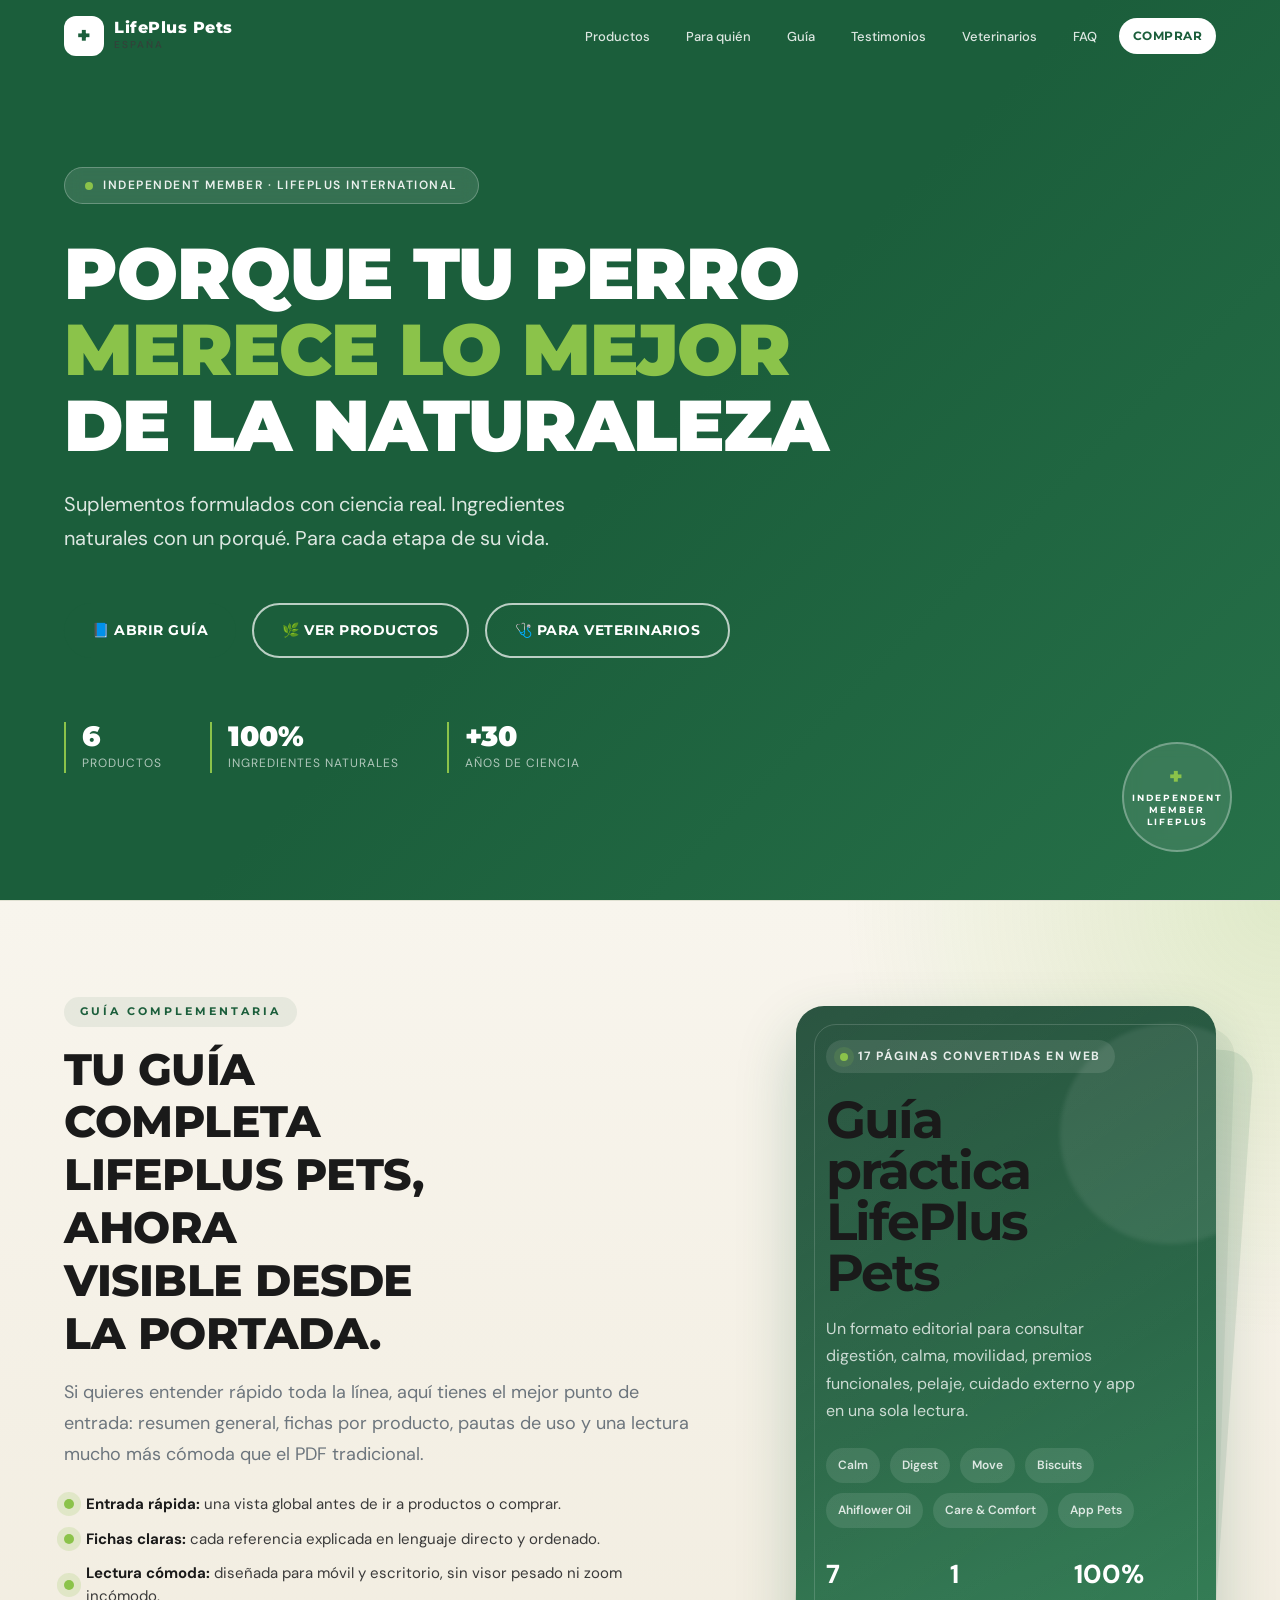
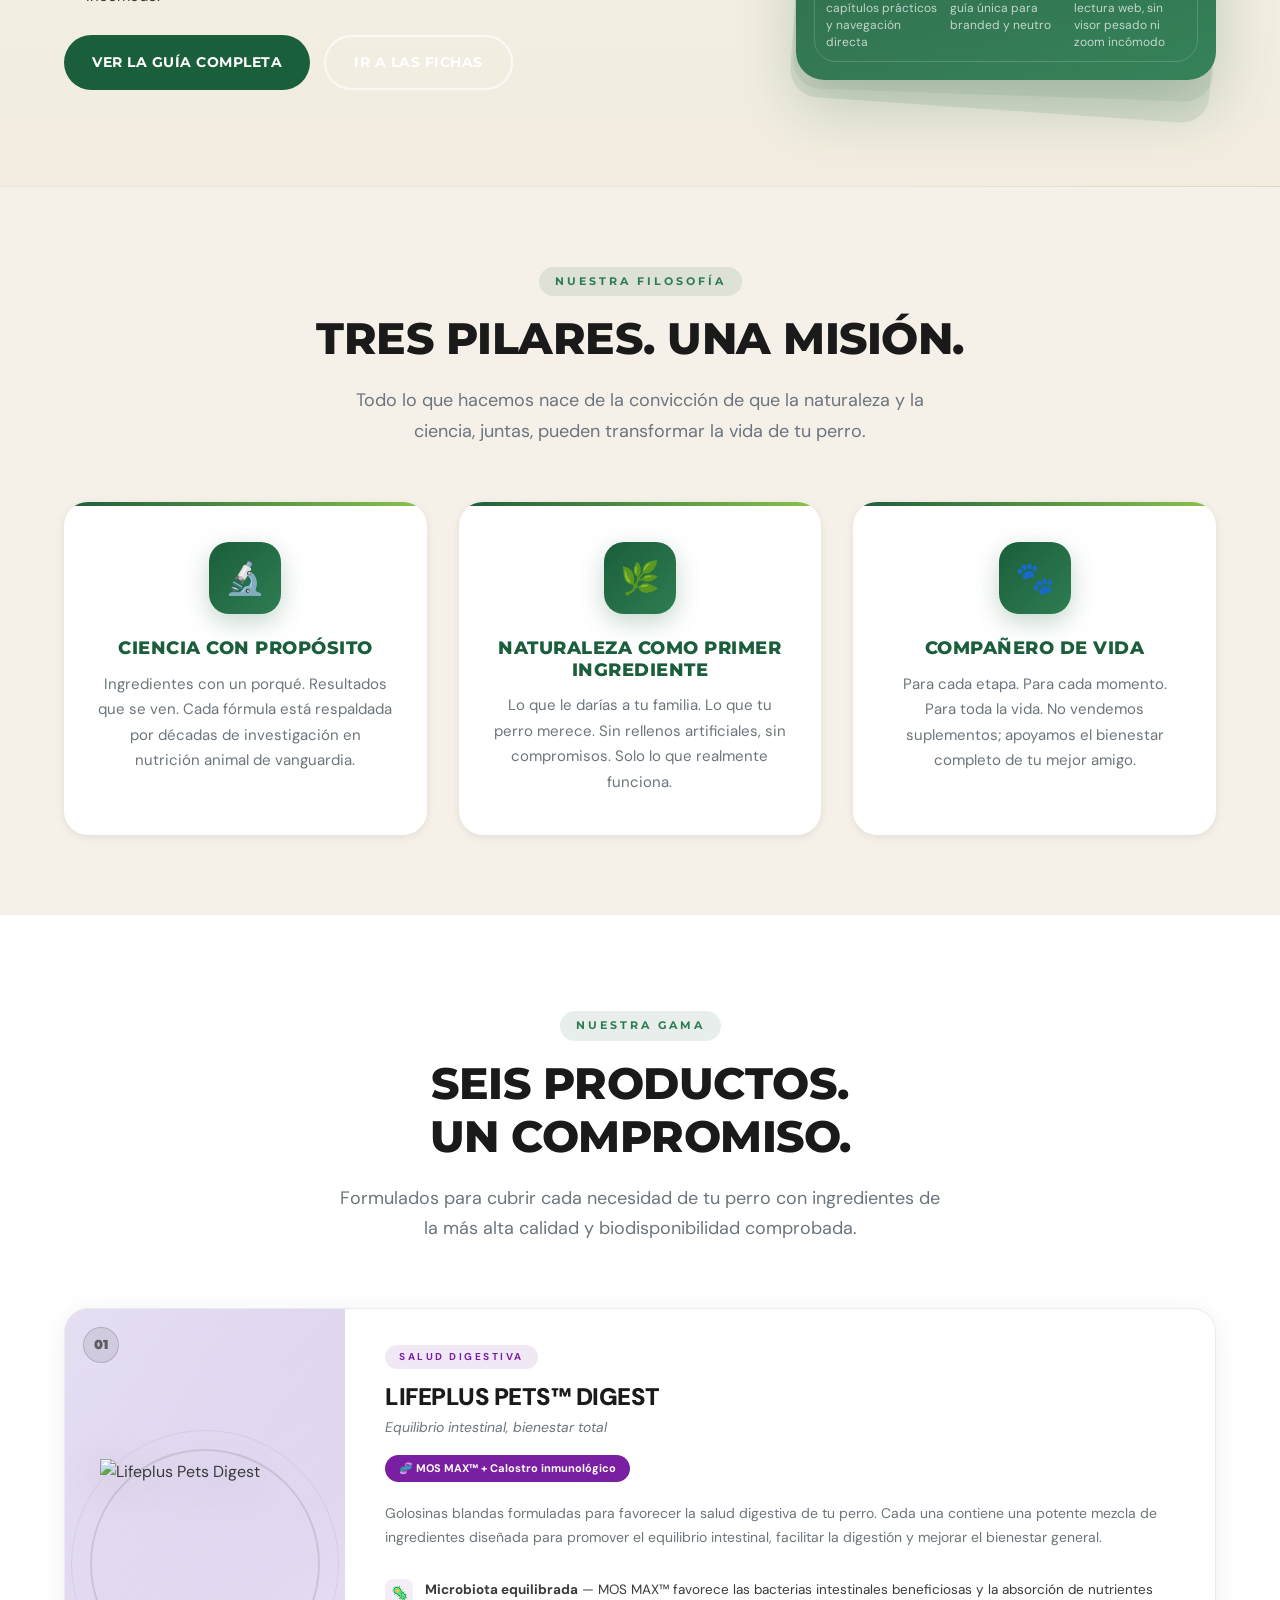
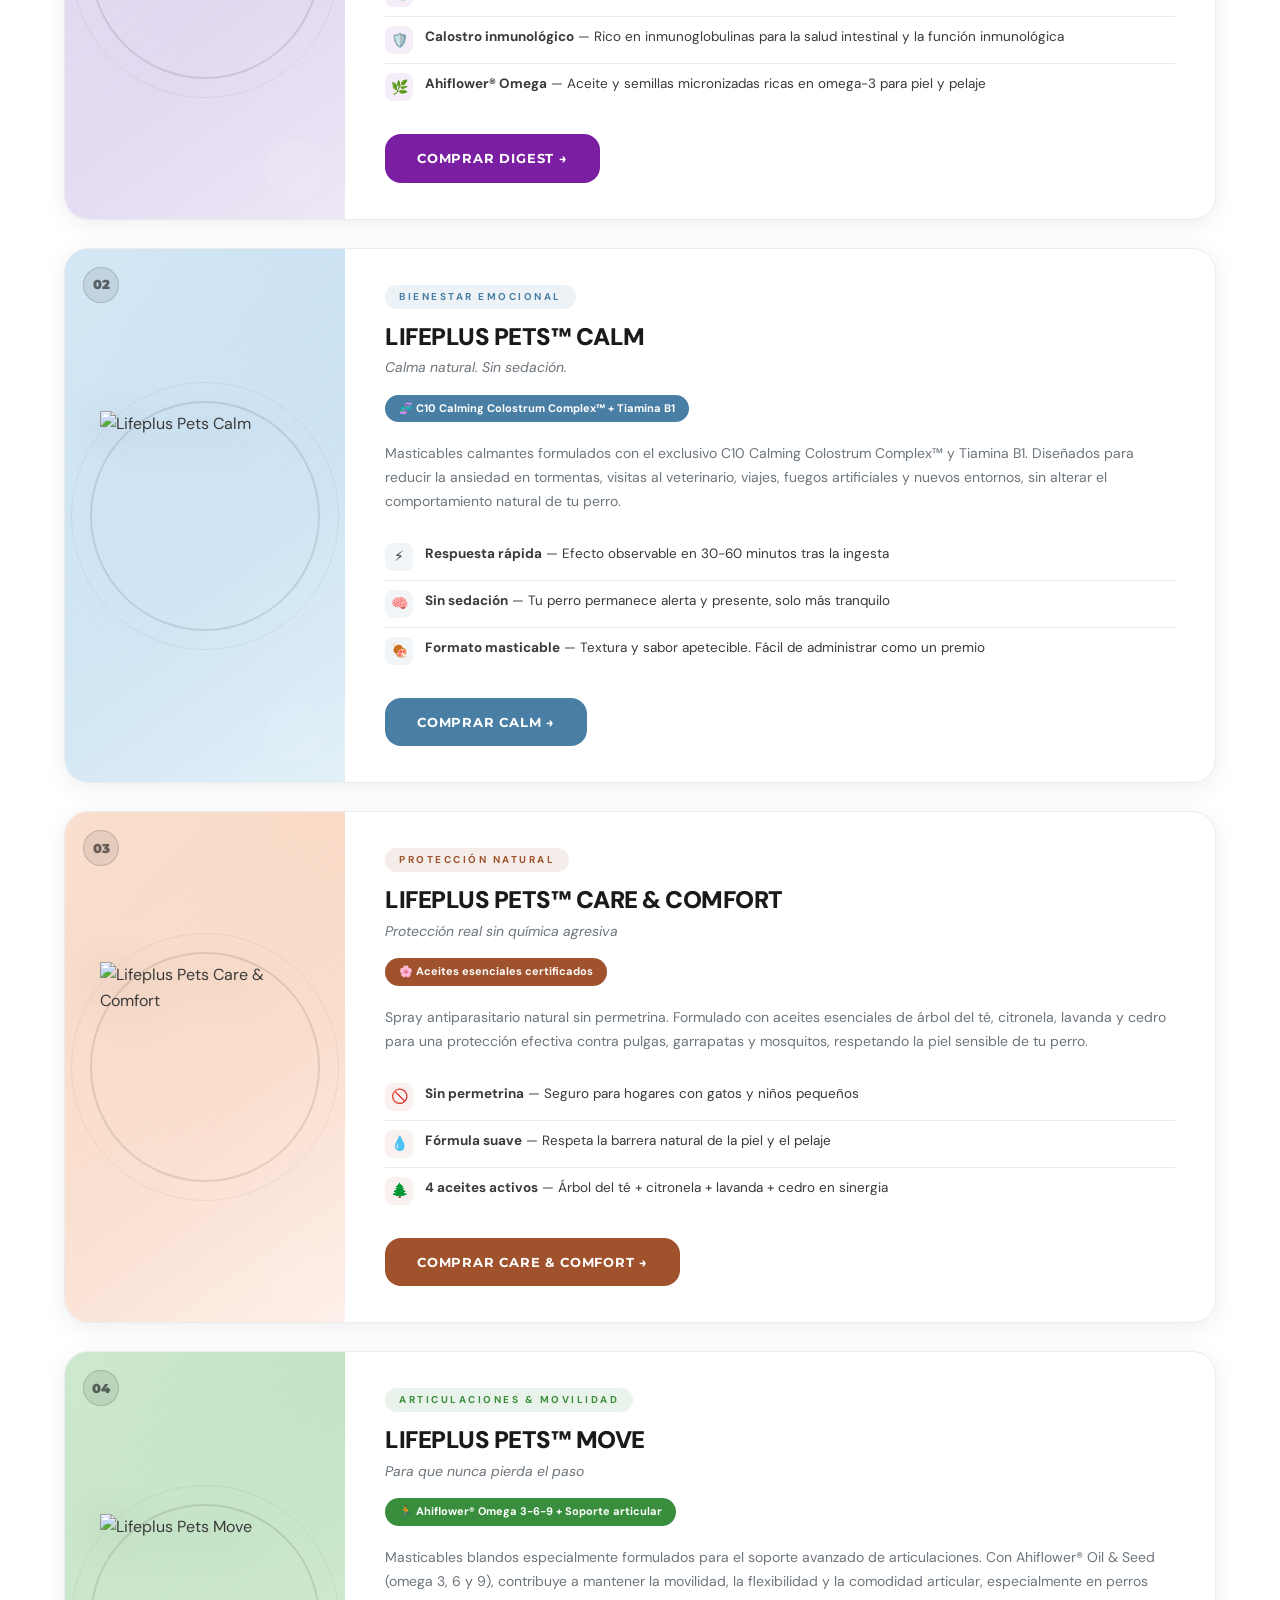
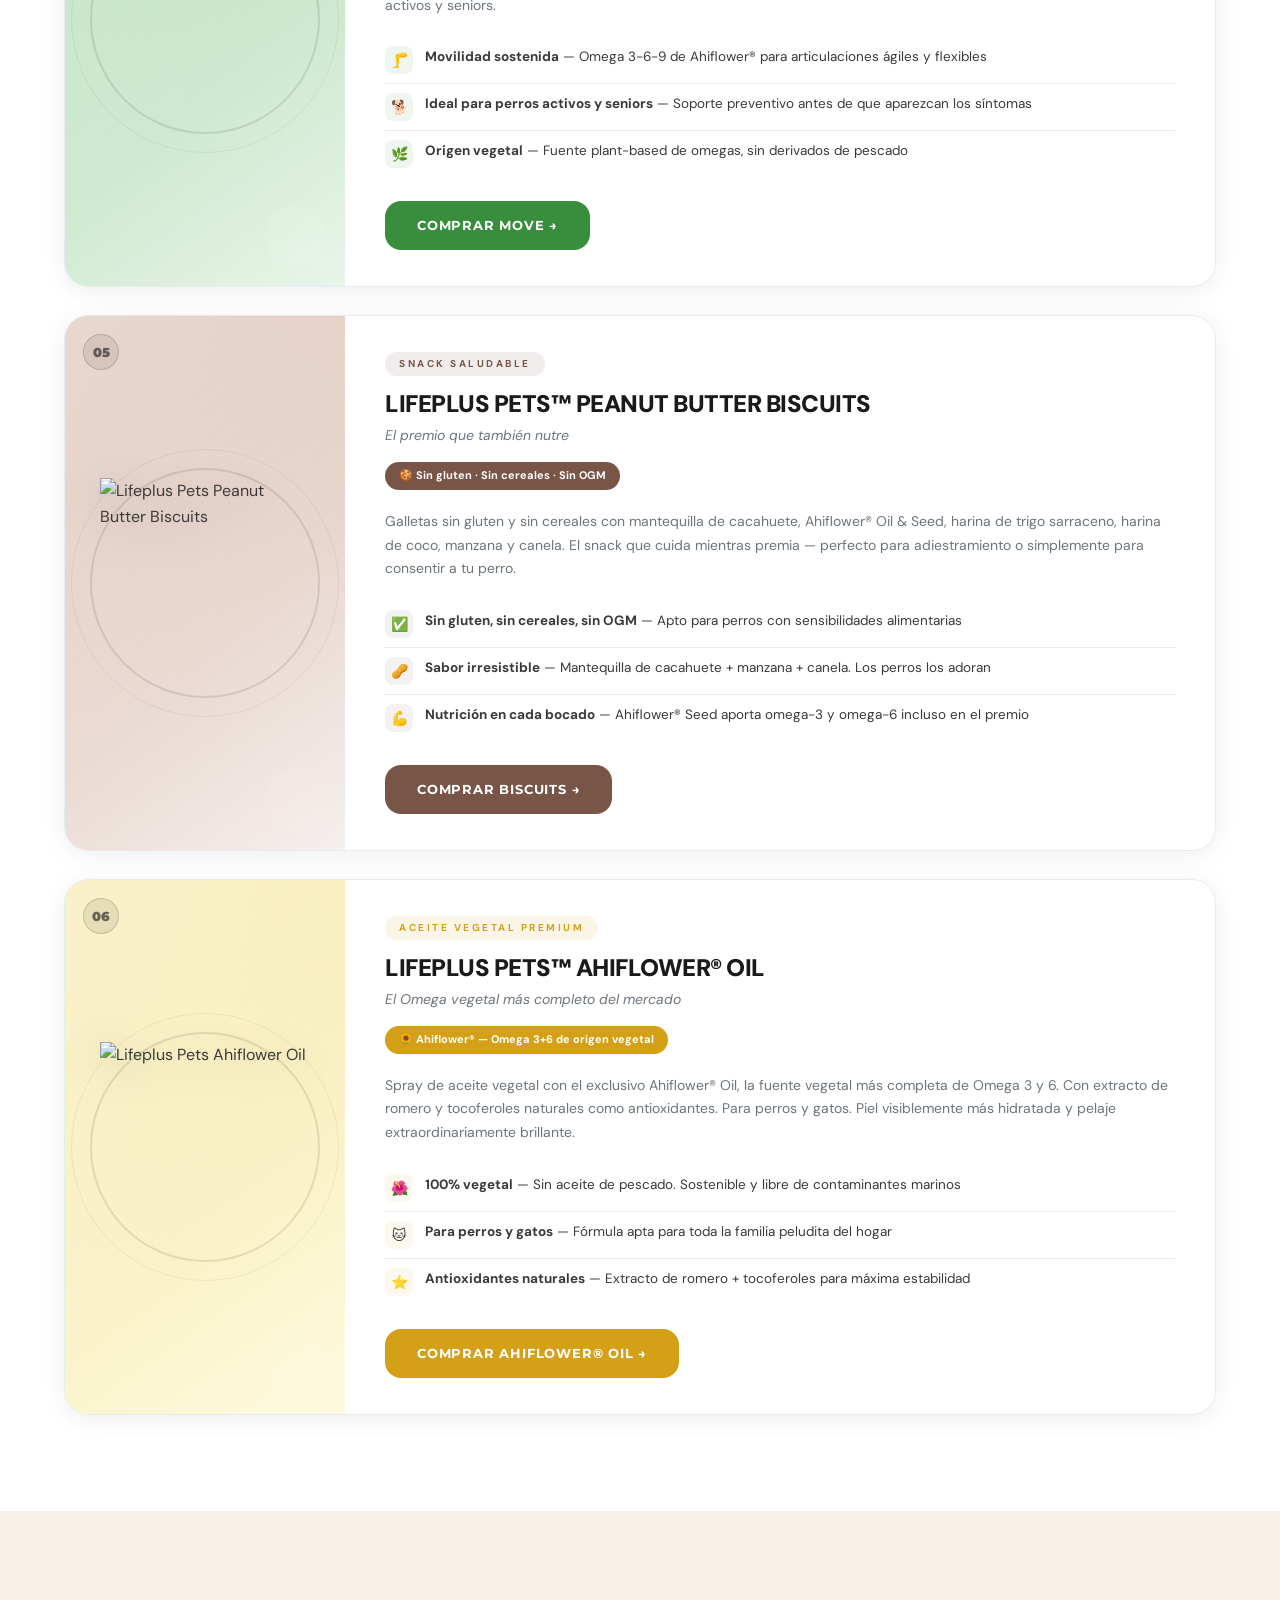
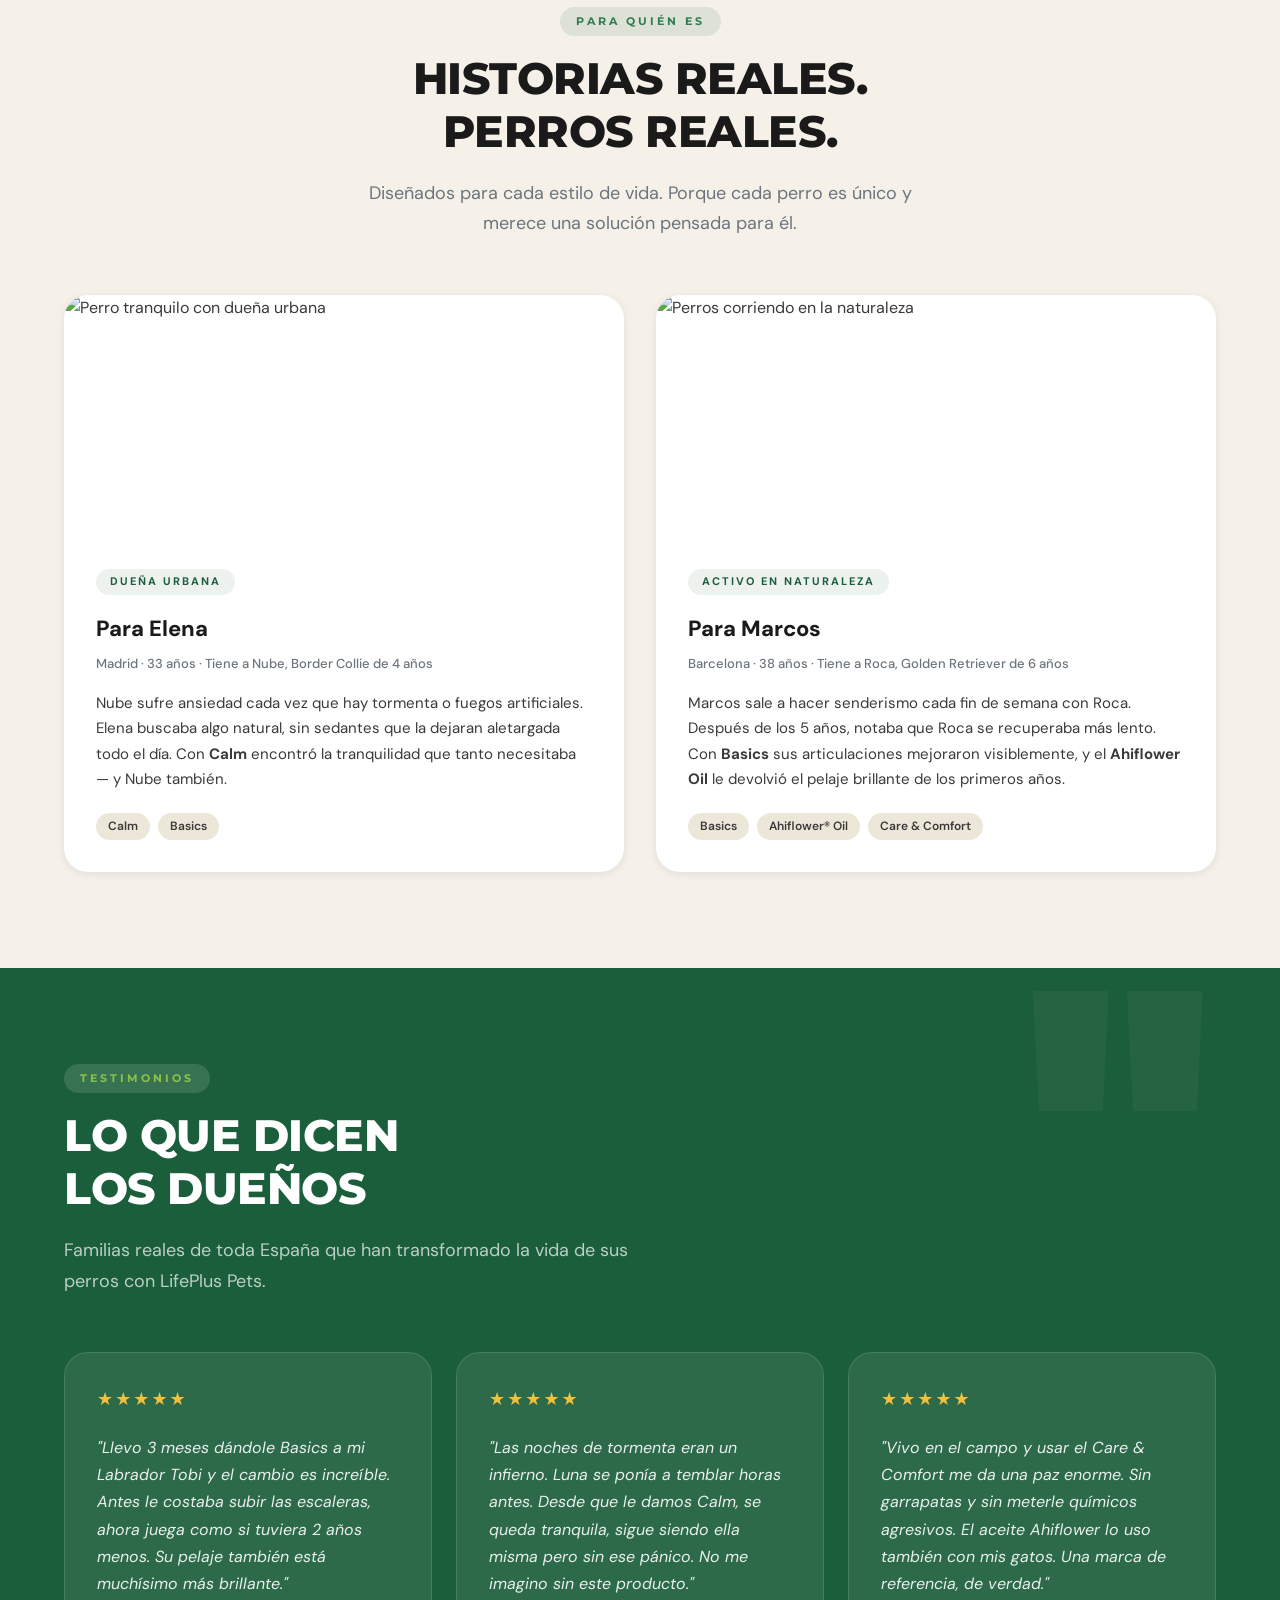
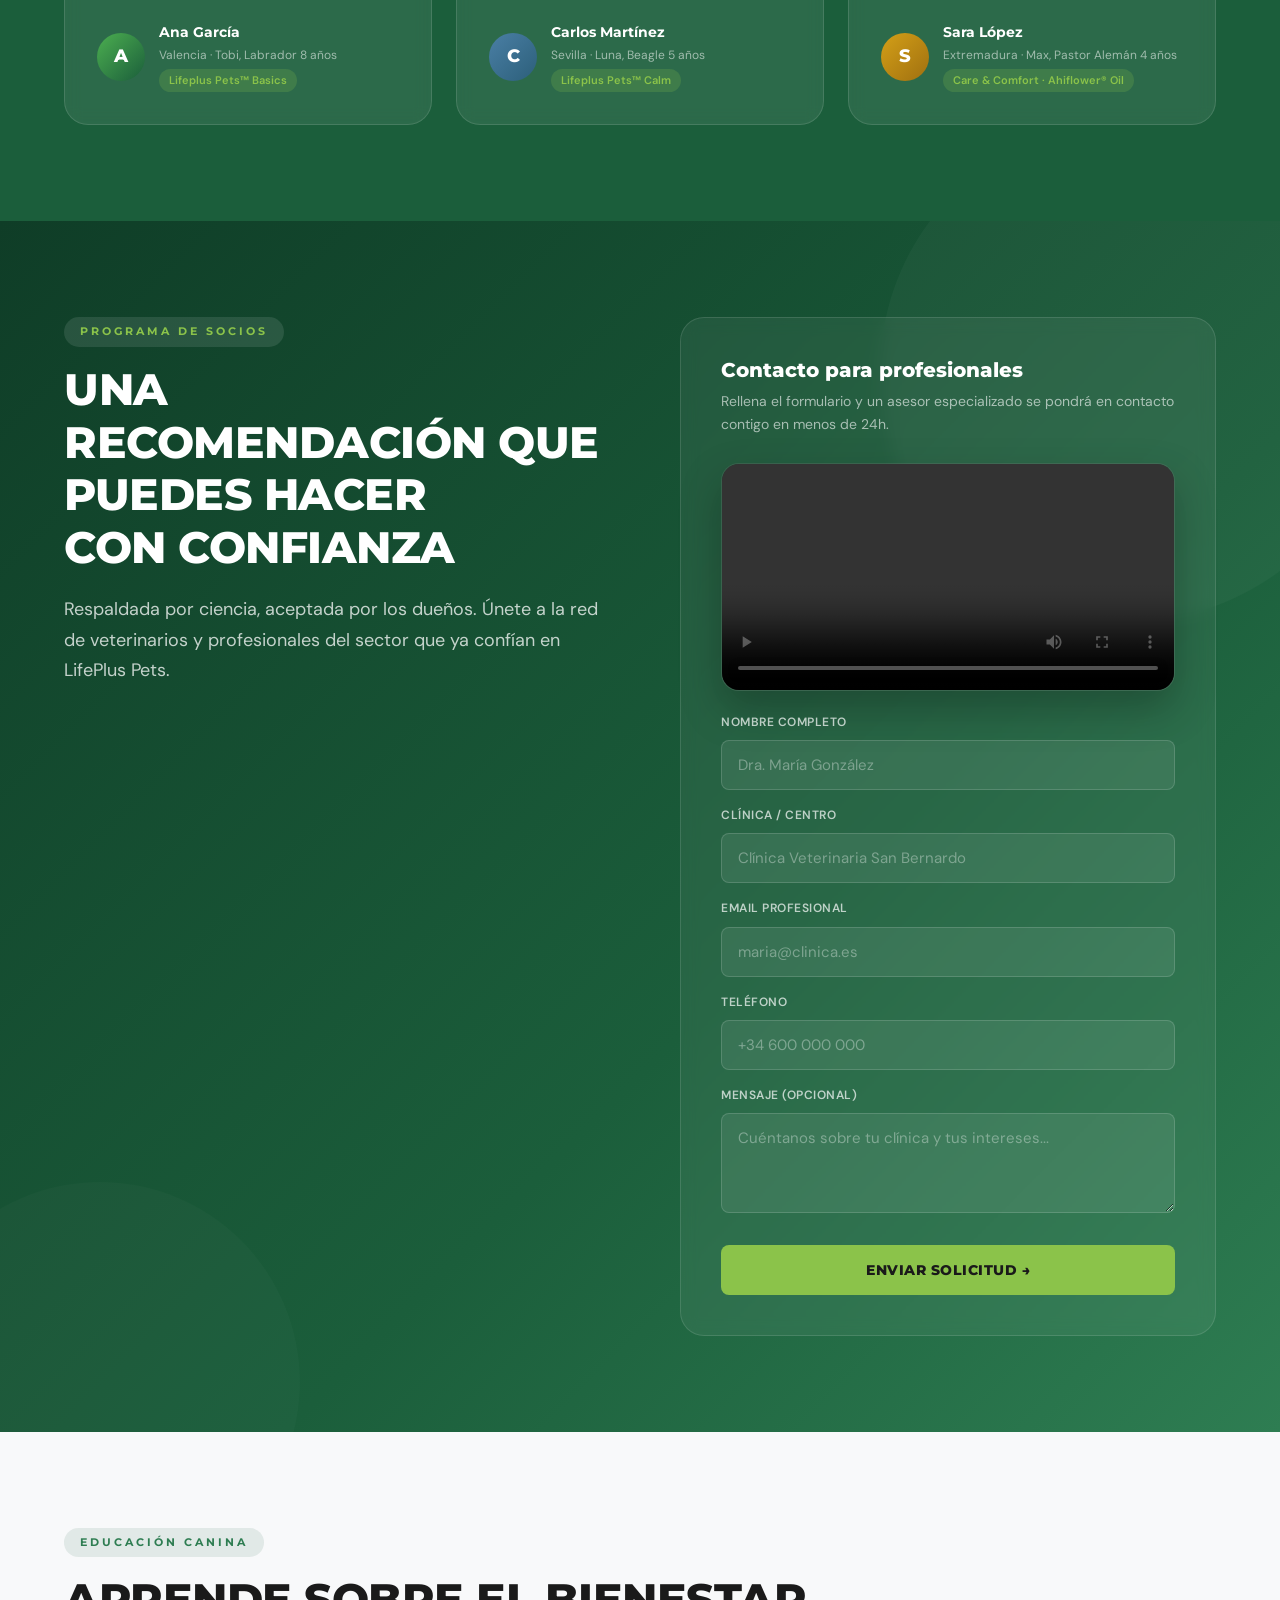
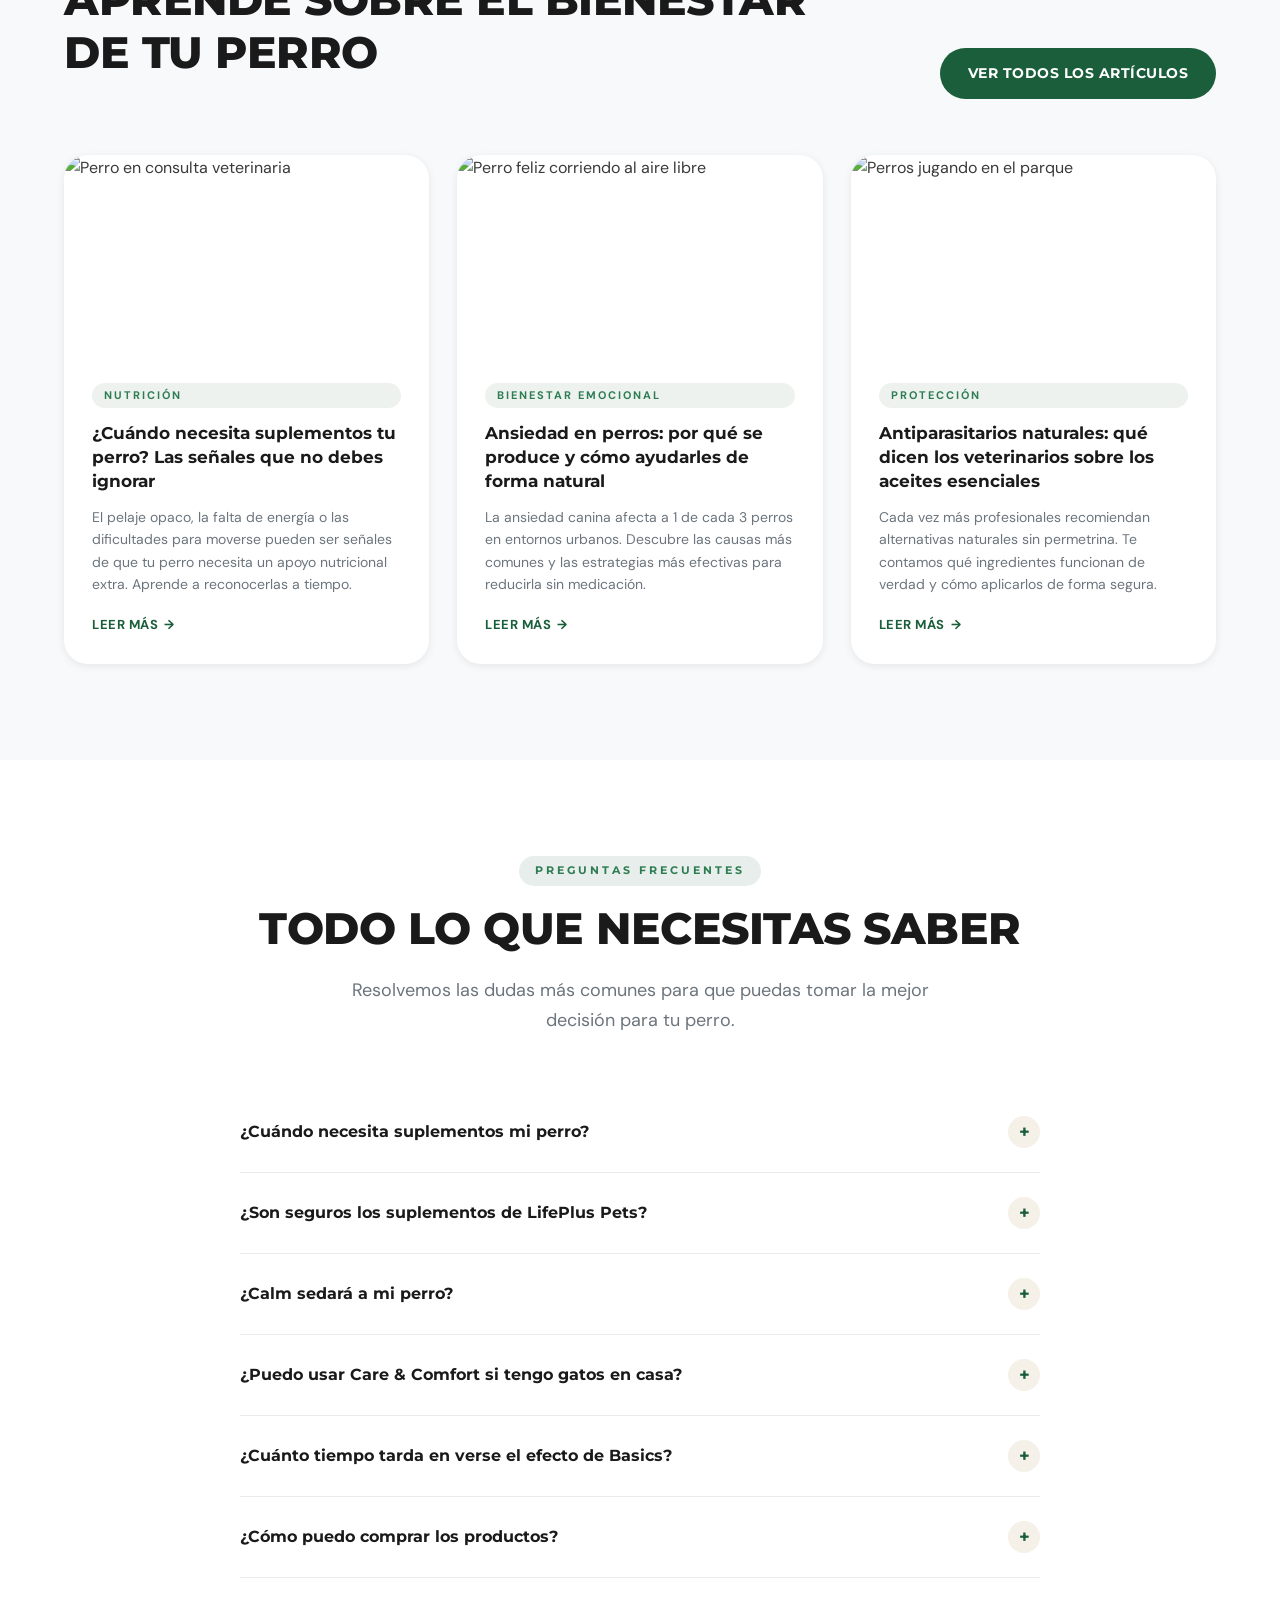
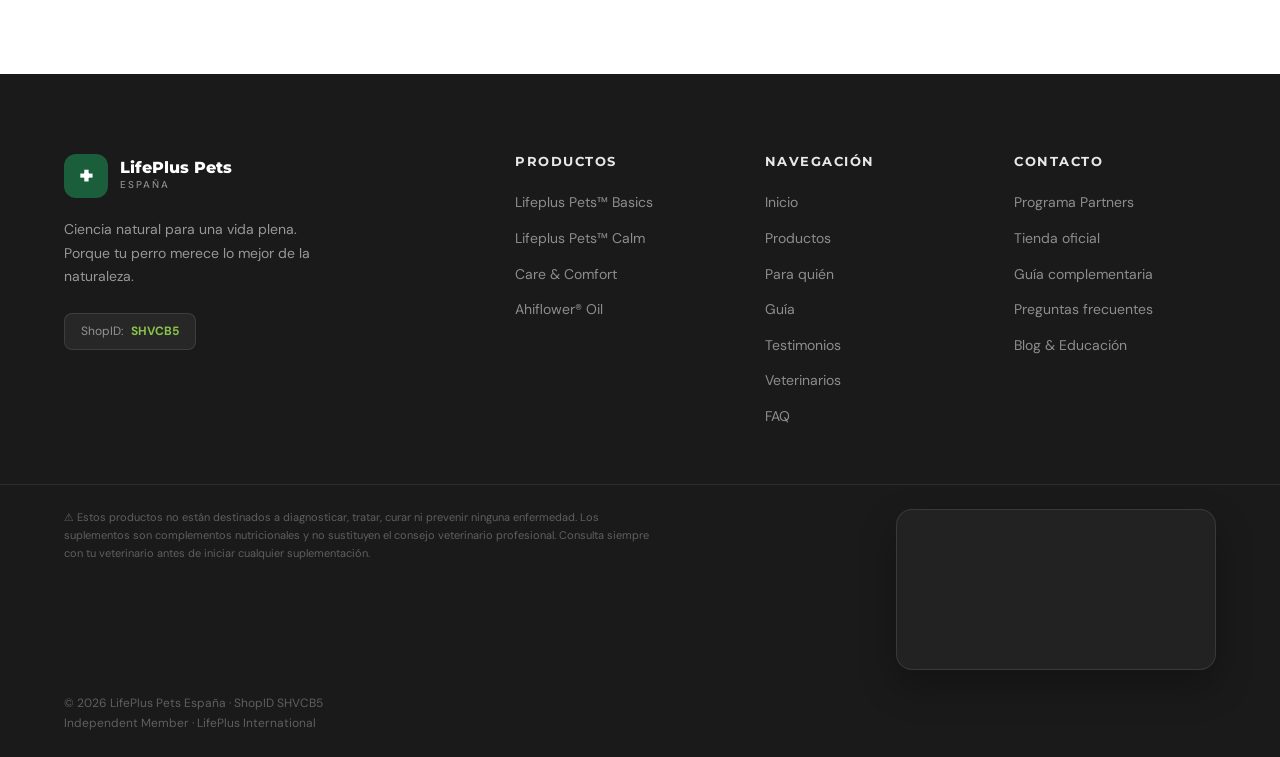
==== commit 3f84d59c: "feat: add video to pro contact card (branded only)" ====
--- a/index.html
+++ b/index.html
@@ -1483,6 +1483,21 @@
       backdrop-filter: blur(8px);
     }
 
+    .vets-video-wrap {
+      margin: 16px 0 22px;
+      border-radius: 18px;
+      overflow: hidden;
+      border: 1px solid rgba(255,255,255,0.12);
+      background: rgba(0,0,0,0.18);
+      box-shadow: 0 18px 42px rgba(0,0,0,0.25);
+    }
+
+    .vets-video {
+      display: block;
+      width: 100%;
+      height: auto;
+    }
+
     .vets-form h3 {
       font-size: 20px;
       font-weight: 800;
@@ -2542,6 +2557,17 @@
         <div class="vets-form fade-in fade-in-delay-2" id="contacto-vets">
           <h3>Contacto para profesionales</h3>
           <p>Rellena el formulario y un asesor especializado se pondrá en contacto contigo en menos de 24h.</p>
+
+          <div class="vets-video-wrap" aria-label="Video LifePlus Pets">
+            <video
+              id="vetVideo"
+              class="vets-video"
+              src="assets/video/IzzyLowerThird.mp4"
+              controls
+              playsinline
+              preload="metadata"
+            ></video>
+          </div>
 
           <form onsubmit="handleFormSubmit(event)">
             <div class="form-group">
@@ -3033,6 +3059,33 @@
         }, 4000);
       });
     }
+
+    // Remember video playback position so it doesn't always start from 0.
+    (function () {
+      const video = document.getElementById('vetVideo');
+      if (!video) return;
+
+      const key = 'lpp_vet_video_t';
+
+      video.addEventListener('loadedmetadata', () => {
+        const raw = localStorage.getItem(key);
+        if (!raw) return;
+        const t = Number(raw);
+        if (!Number.isFinite(t)) return;
+        if (t > 0 && t < Math.max(0, video.duration - 0.75)) {
+          video.currentTime = t;
+        }
+      });
+
+      video.addEventListener('timeupdate', () => {
+        if (!Number.isFinite(video.currentTime)) return;
+        if (video.currentTime > 0.5) localStorage.setItem(key, String(video.currentTime));
+      });
+
+      video.addEventListener('ended', () => {
+        localStorage.removeItem(key);
+      });
+    })();
     /* NEUTRO-REMOVE-END */
 
     /* ==============================
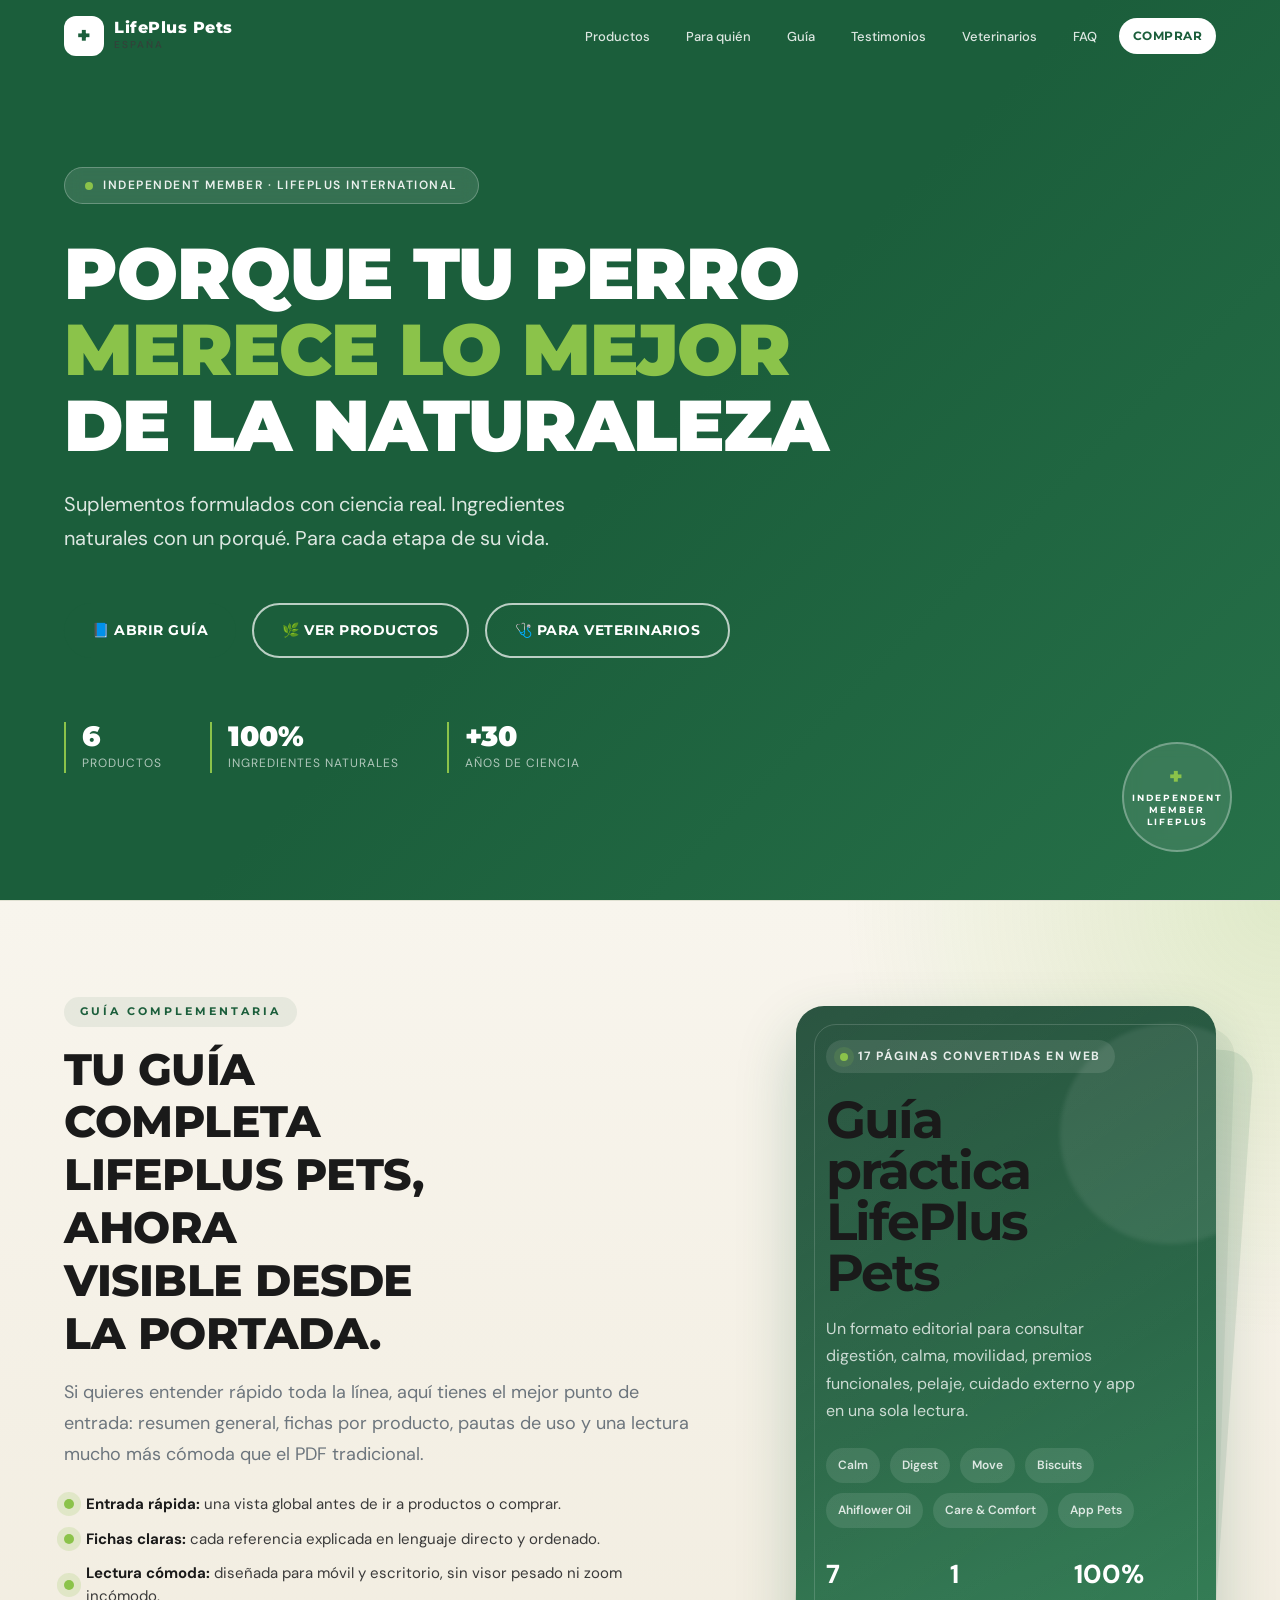
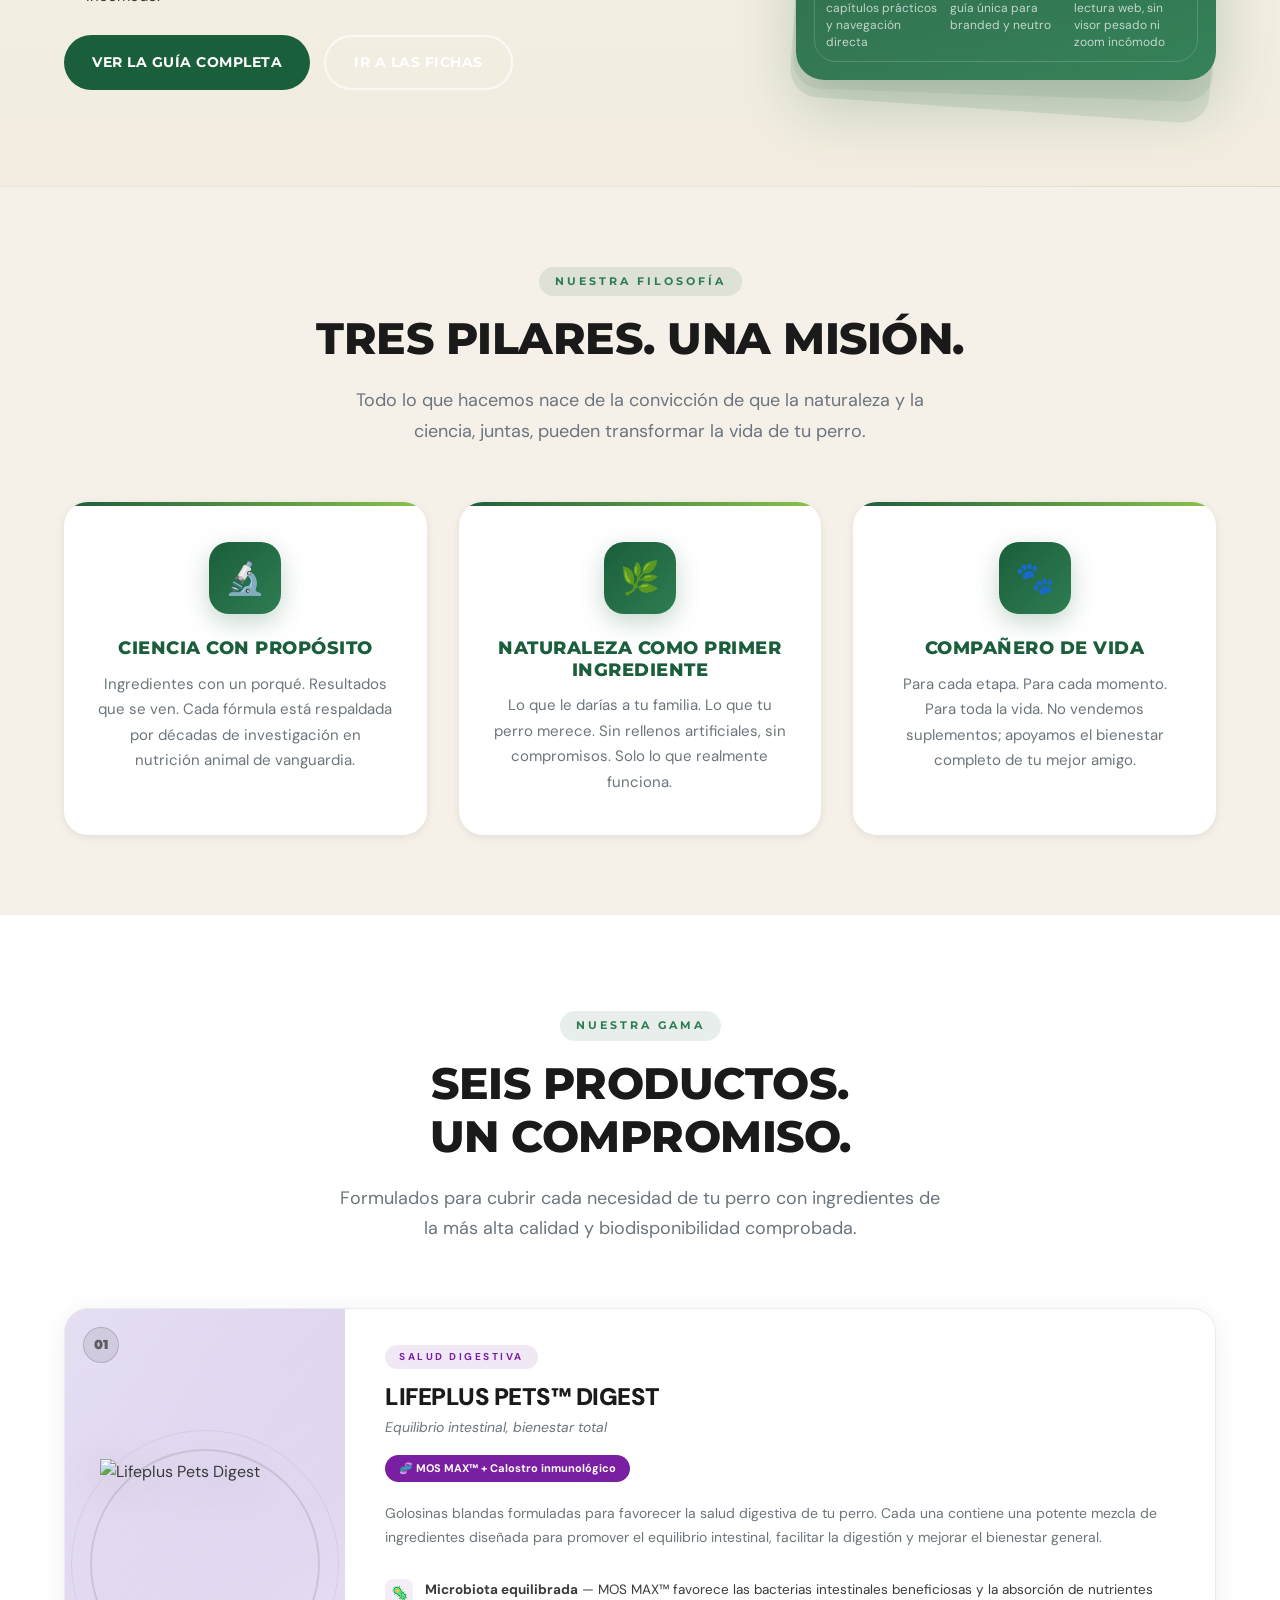
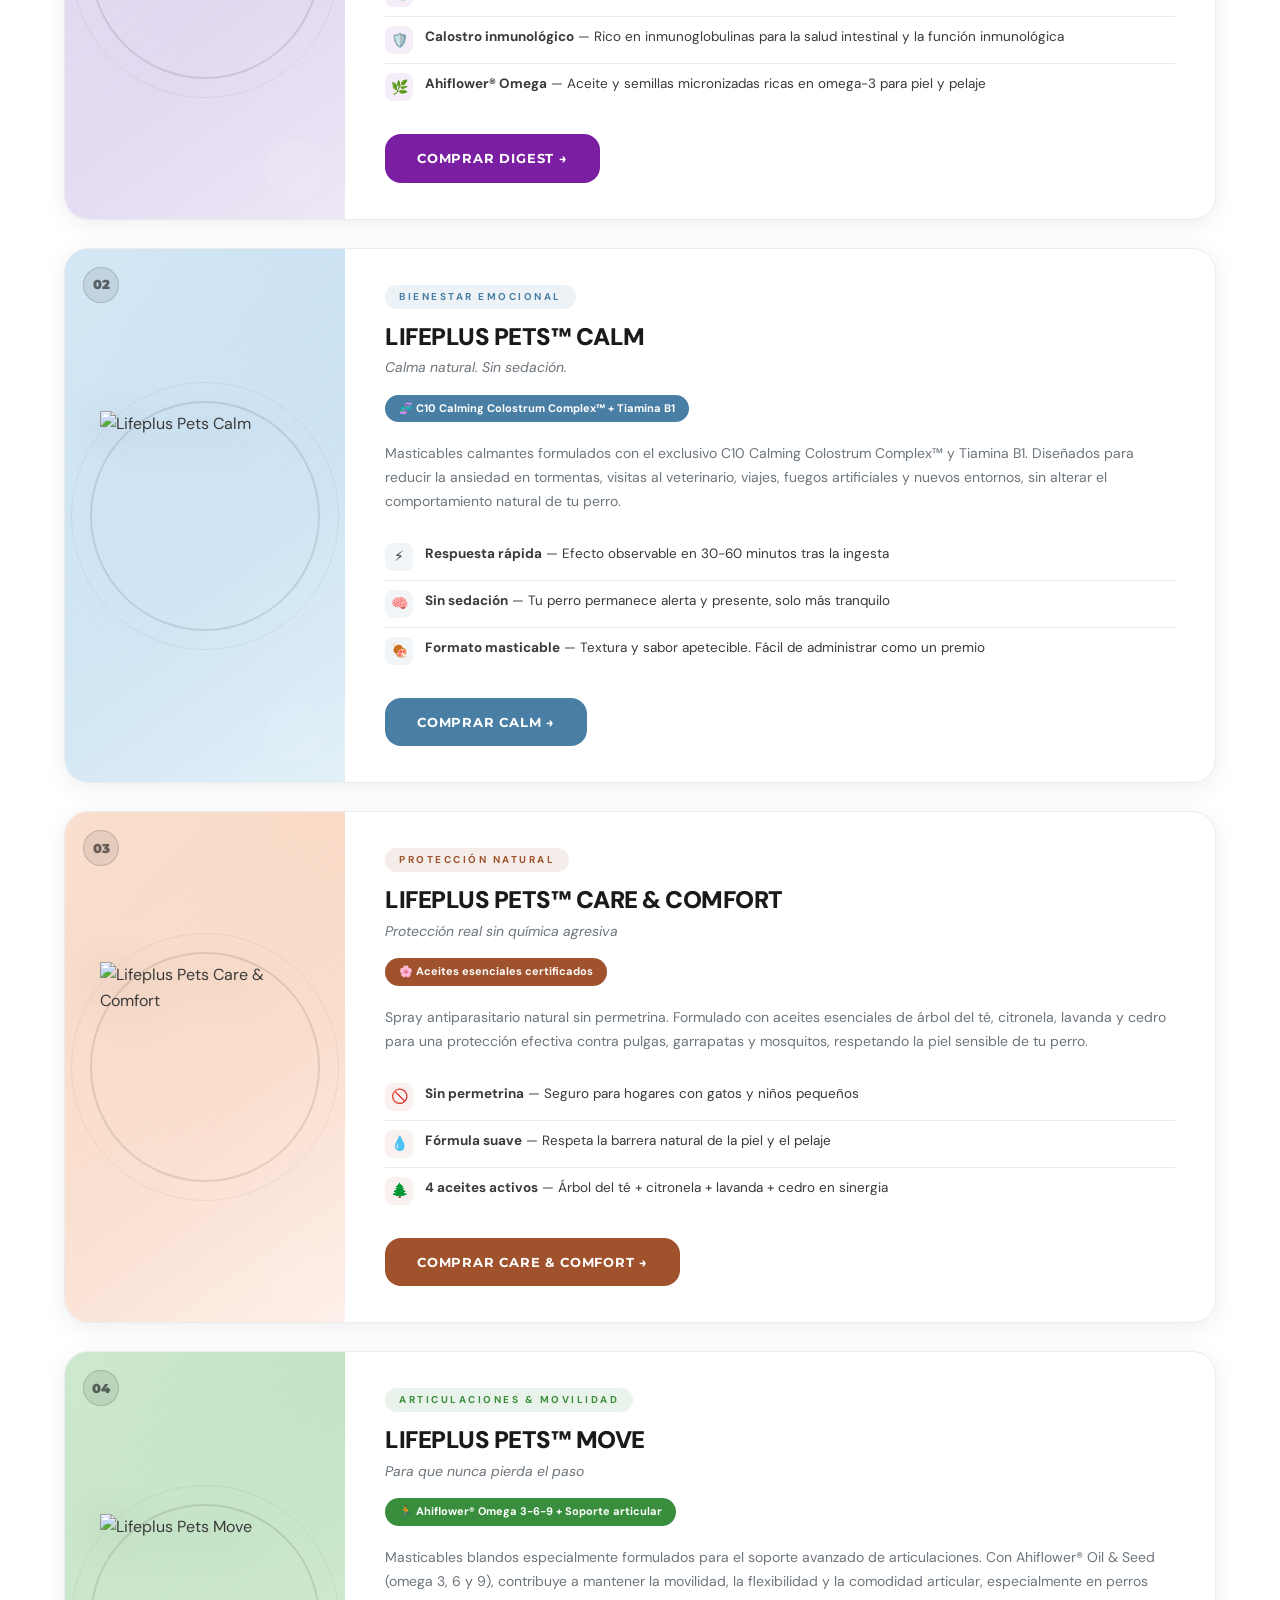
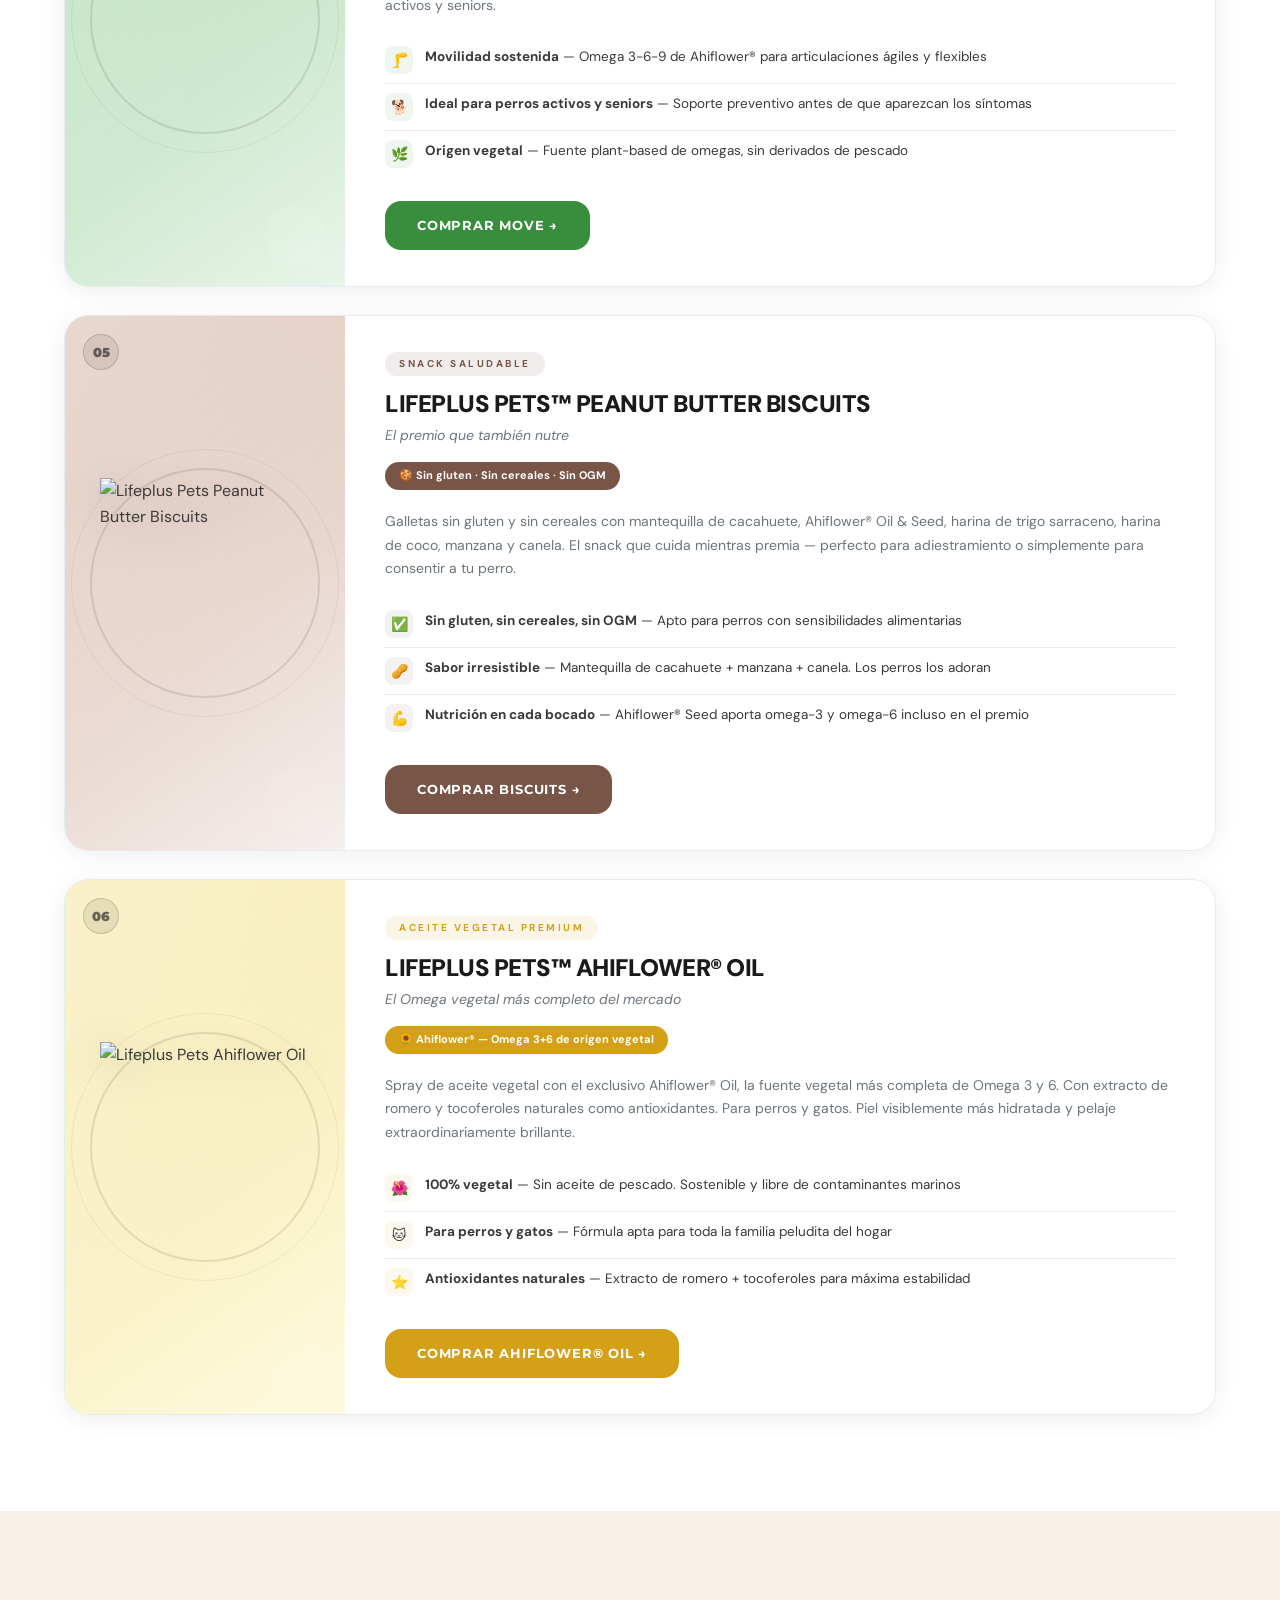
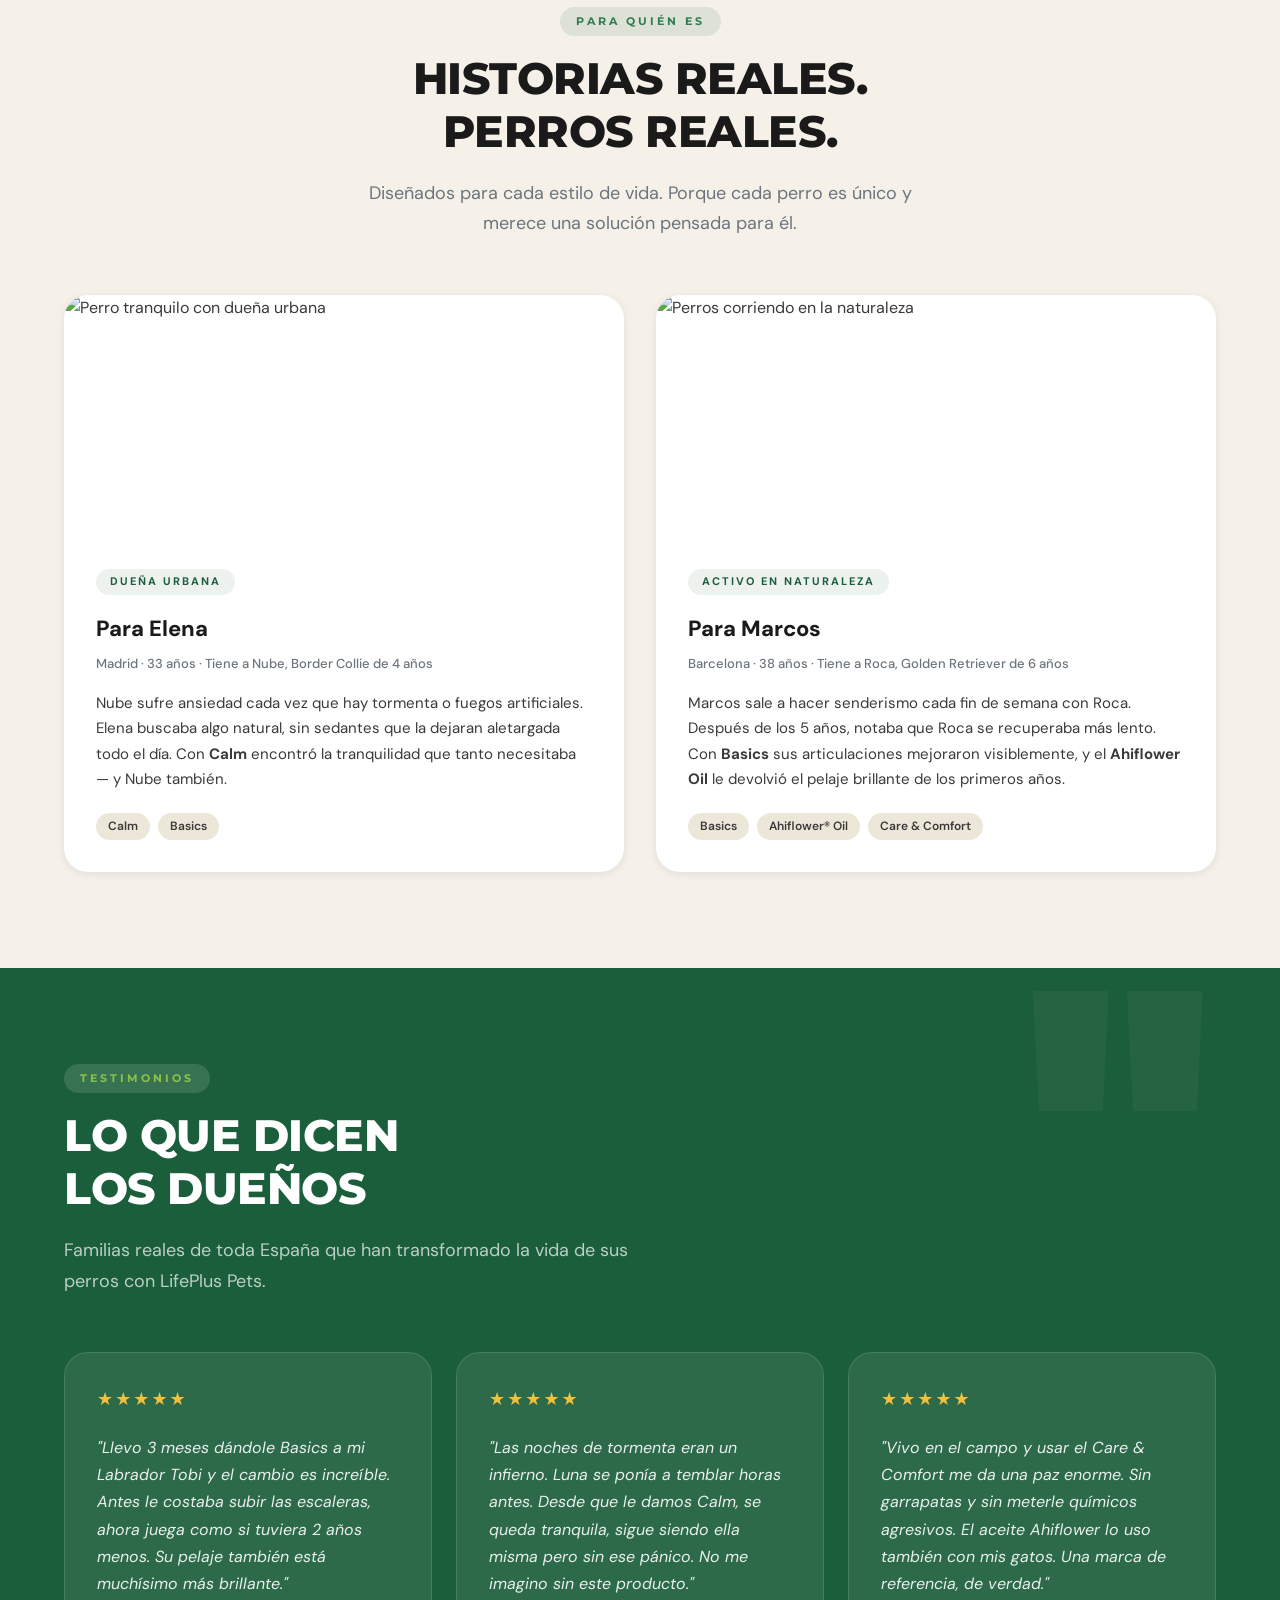
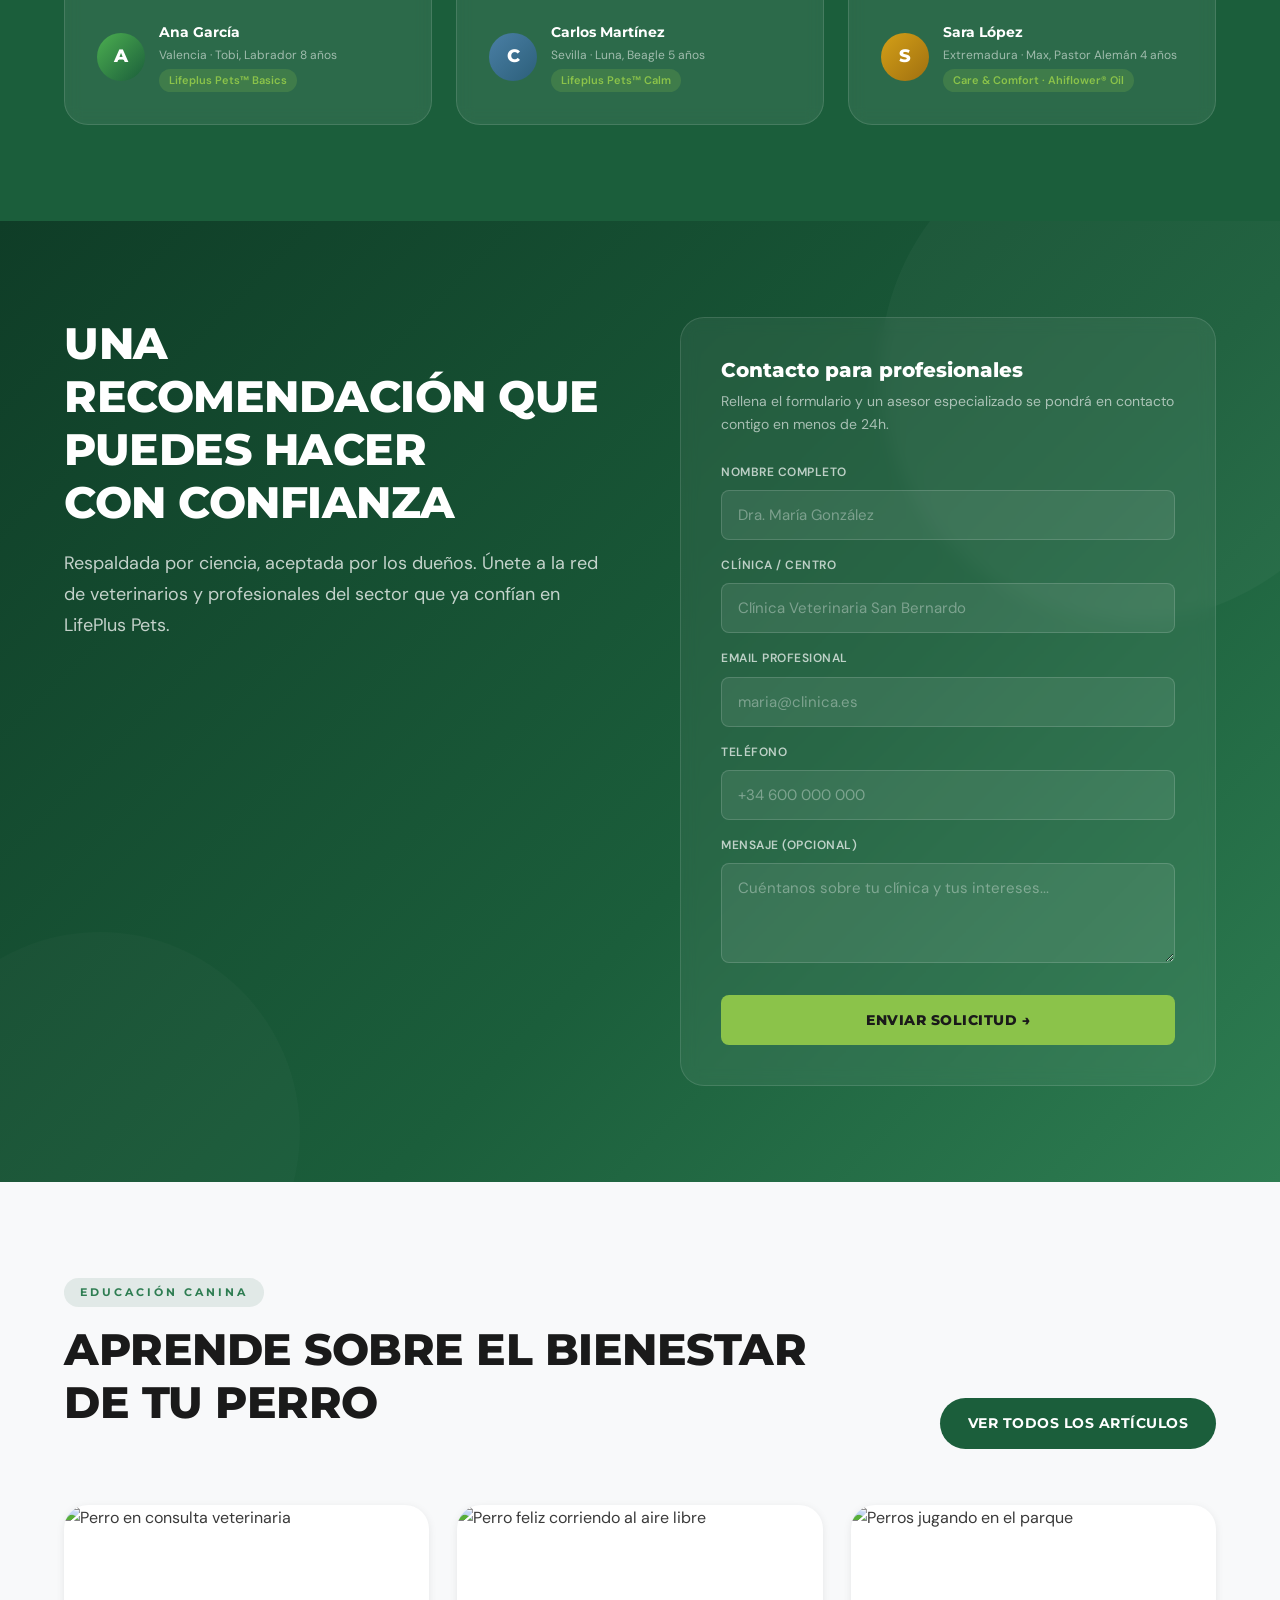
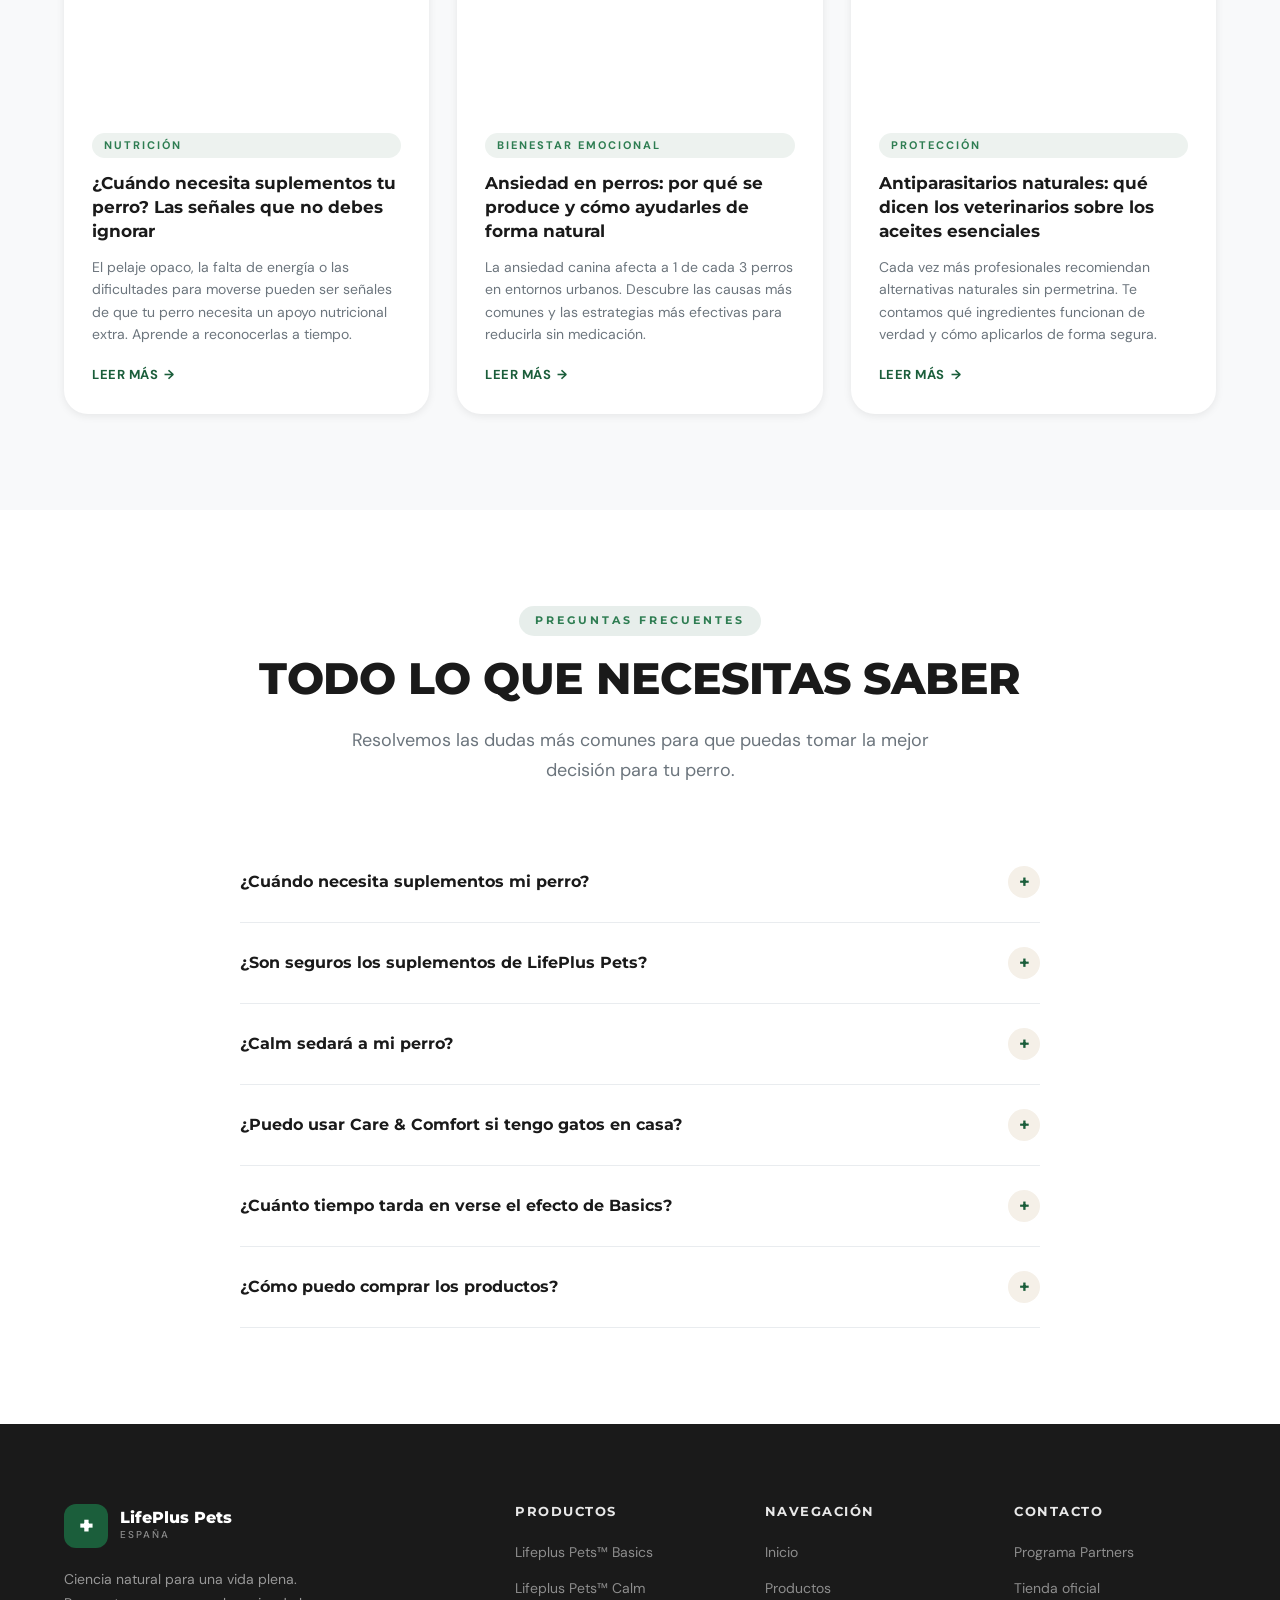
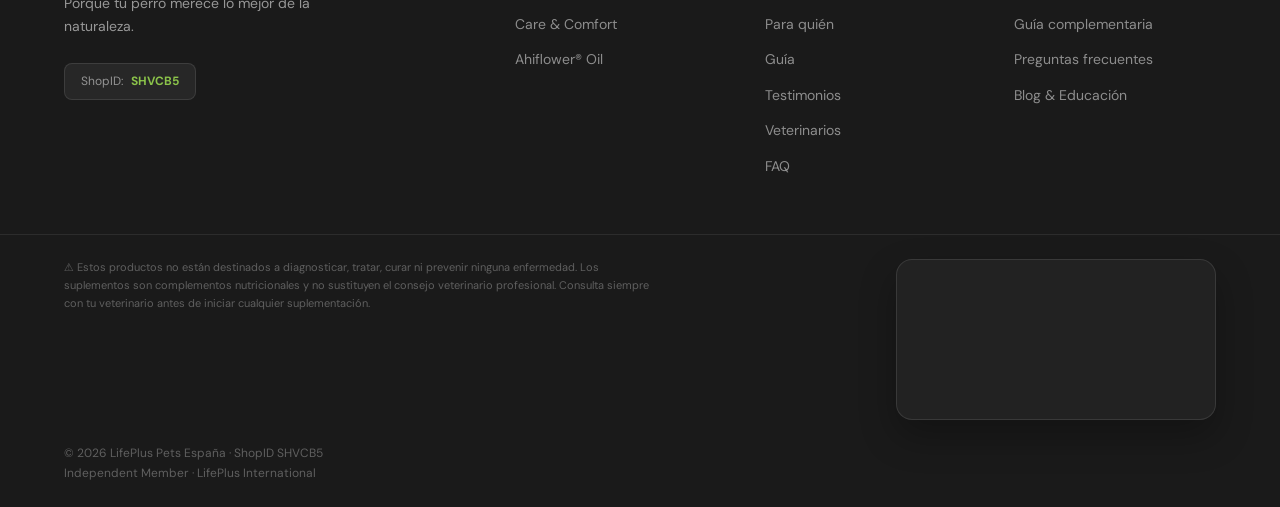
==== commit 4018c450: "feat: remove vets chip and show video on neutral right column" ====
--- a/index.html
+++ b/index.html
@@ -1436,6 +1436,24 @@
       margin-bottom: 40px;
     }
 
+    .vets-content {
+      grid-column: 1;
+      grid-row: 1;
+    }
+
+    .vets-right-video {
+      grid-column: 2;
+      grid-row: 1;
+      align-self: start;
+    }
+
+    @media (max-width: 900px) {
+      .vets-right-video {
+        grid-column: auto;
+        grid-row: auto;
+      }
+    }
+
     .vets-benefits {
       display: flex;
       flex-direction: column;
@@ -1492,11 +1510,21 @@
       box-shadow: 0 18px 42px rgba(0,0,0,0.25);
     }
 
+    .vets-video-wrap.left {
+      max-width: 520px;
+      margin-top: 26px;
+    }
+
     .vets-video {
       display: block;
       width: 100%;
       height: auto;
     }
+
+    /* NEUTRO-REMOVE-START */
+    /* In la BUENA ya está el formulario en la derecha; ocultamos el vídeo que solo usamos en la NEUTRA. */
+    .vets-right-video { display: none; }
+    /* NEUTRO-REMOVE-END */
 
     .vets-form h3 {
       font-size: 20px;
@@ -2543,21 +2571,15 @@
       <div class="vets-grid">
 
         <div class="vets-content fade-in">
-          <span class="section-label">Programa de Socios</span>
           <h2 class="section-title" style="color: var(--white);">
             Una recomendación que puedes hacer<br>con confianza
           </h2>
           <p class="vets-subtitle">
             Respaldada por ciencia, aceptada por los dueños. Únete a la red de veterinarios y profesionales del sector que ya confían en LifePlus Pets.
           </p>
-
-        </div>
-
-        <!-- NEUTRO-REMOVE-START -->
-        <div class="vets-form fade-in fade-in-delay-2" id="contacto-vets">
-          <h3>Contacto para profesionales</h3>
-          <p>Rellena el formulario y un asesor especializado se pondrá en contacto contigo en menos de 24h.</p>
-
+        </div>
+
+        <div class="vets-right-video fade-in fade-in-delay-2">
           <div class="vets-video-wrap" aria-label="Video LifePlus Pets">
             <video
               id="vetVideo"
@@ -2568,6 +2590,12 @@
               preload="metadata"
             ></video>
           </div>
+        </div>
+
+        <!-- NEUTRO-REMOVE-START -->
+        <div class="vets-form fade-in fade-in-delay-2" id="contacto-vets">
+          <h3>Contacto para profesionales</h3>
+          <p>Rellena el formulario y un asesor especializado se pondrá en contacto contigo en menos de 24h.</p>
 
           <form onsubmit="handleFormSubmit(event)">
             <div class="form-group">
@@ -3060,7 +3088,9 @@
       });
     }
 
-    // Remember video playback position so it doesn't always start from 0.
+    /* NEUTRO-REMOVE-END */
+
+    // Keep this outside NEUTRO-REMOVE so it also works in la versión NEUTRA.
     (function () {
       const video = document.getElementById('vetVideo');
       if (!video) return;
@@ -3086,7 +3116,6 @@
         localStorage.removeItem(key);
       });
     })();
-    /* NEUTRO-REMOVE-END */
 
     /* ==============================
        SMOOTH SCROLL for anchor links
